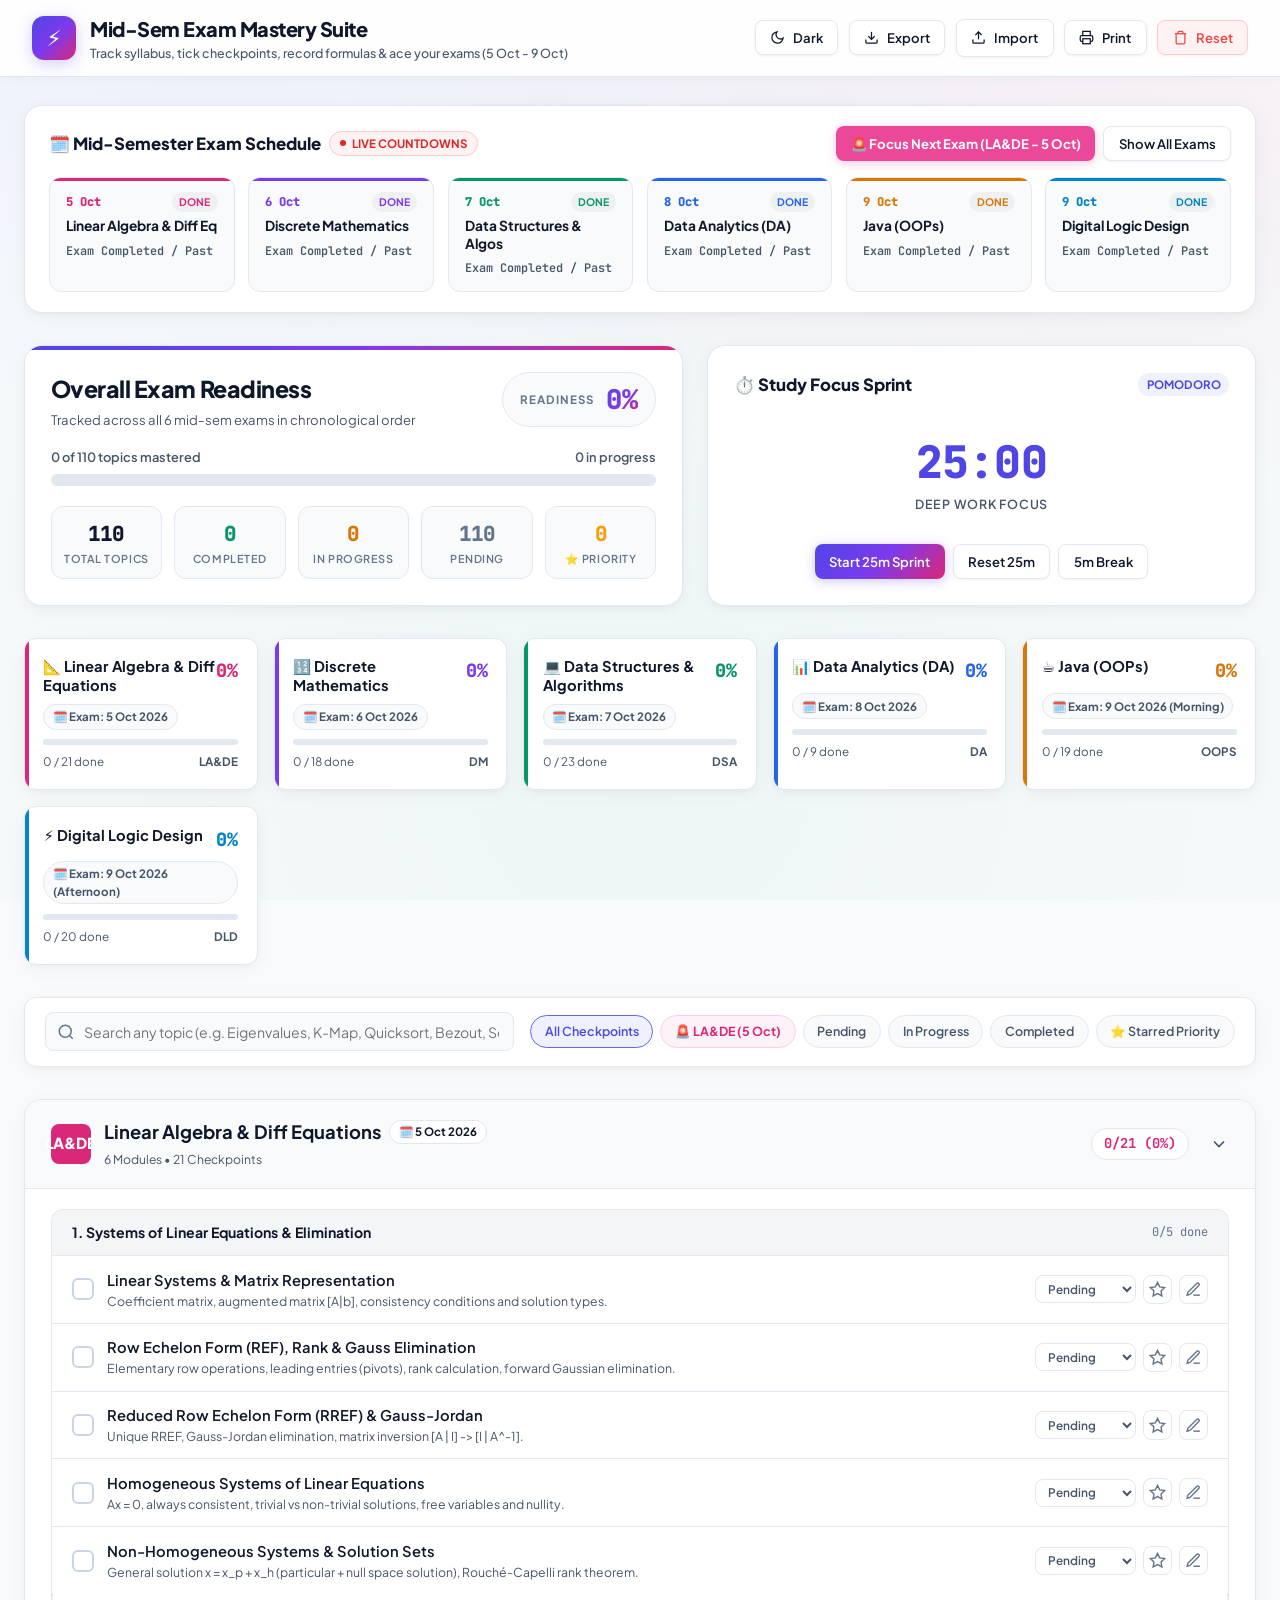
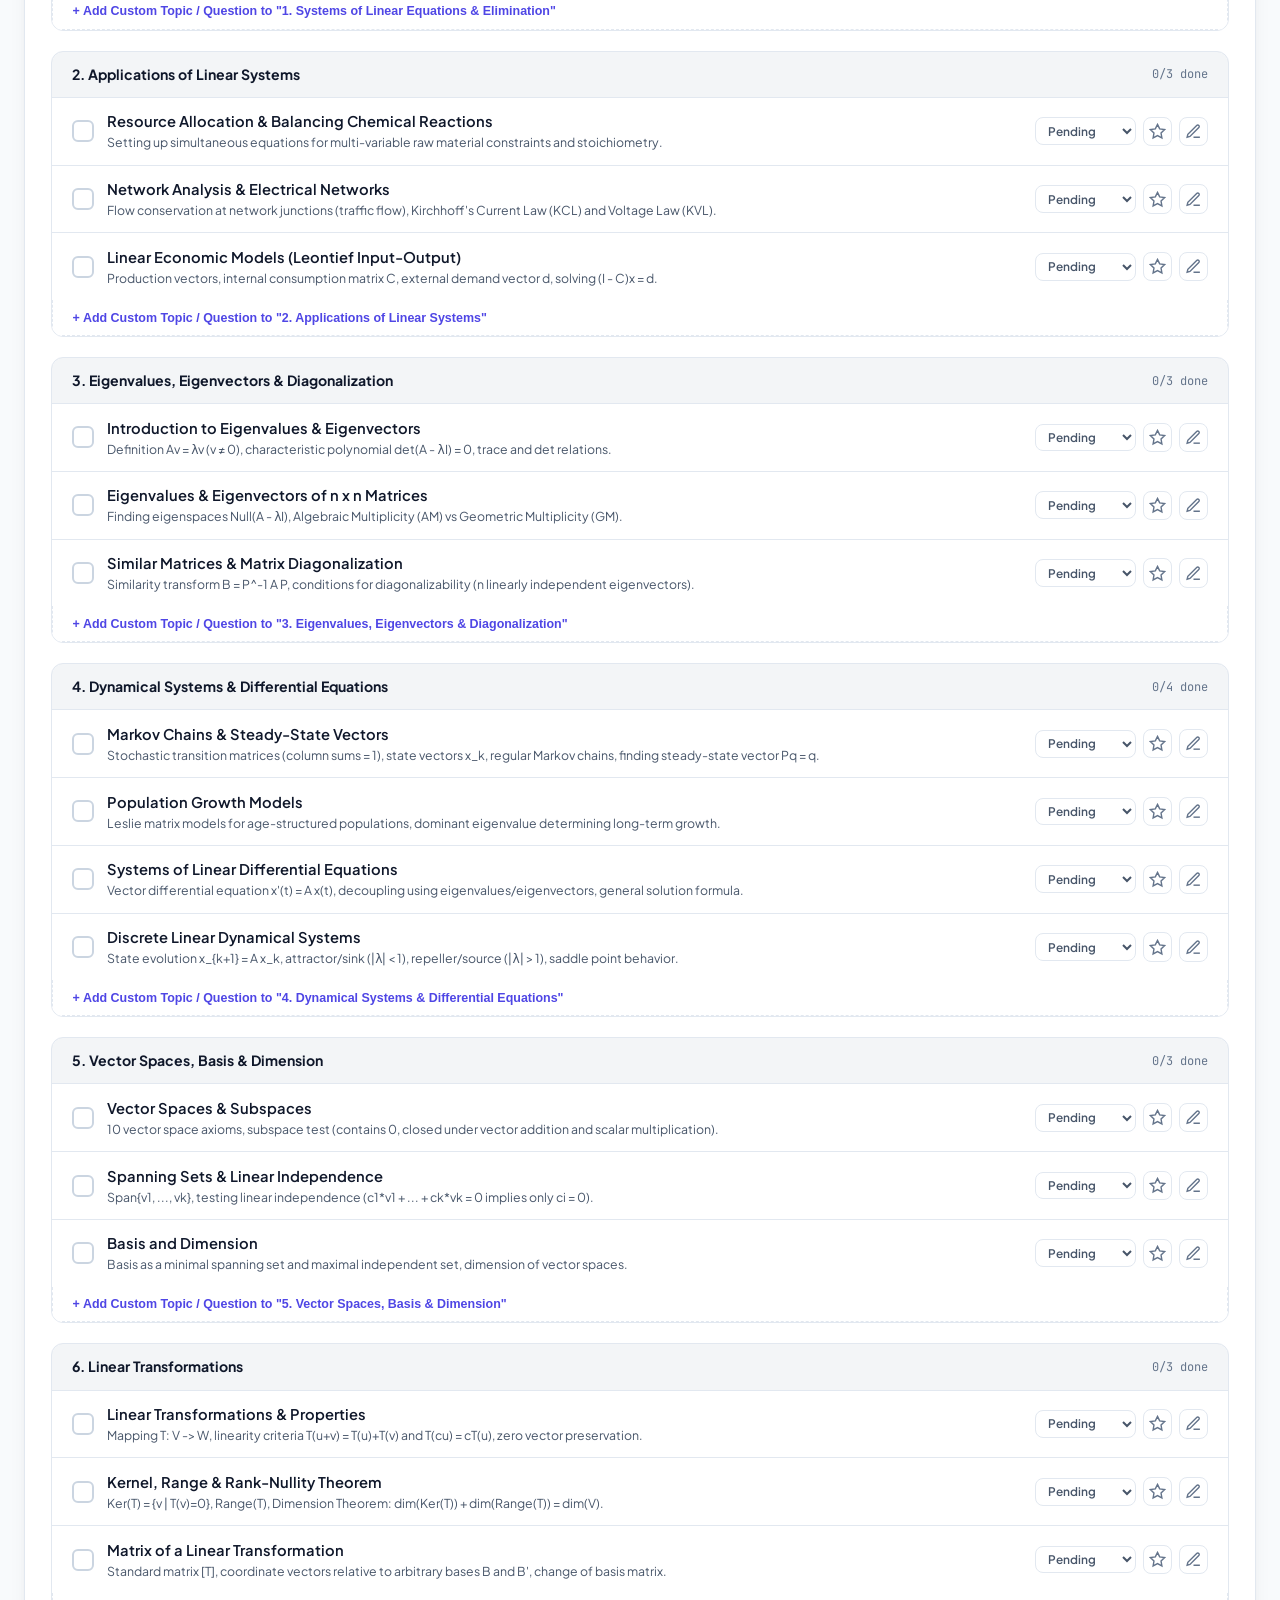
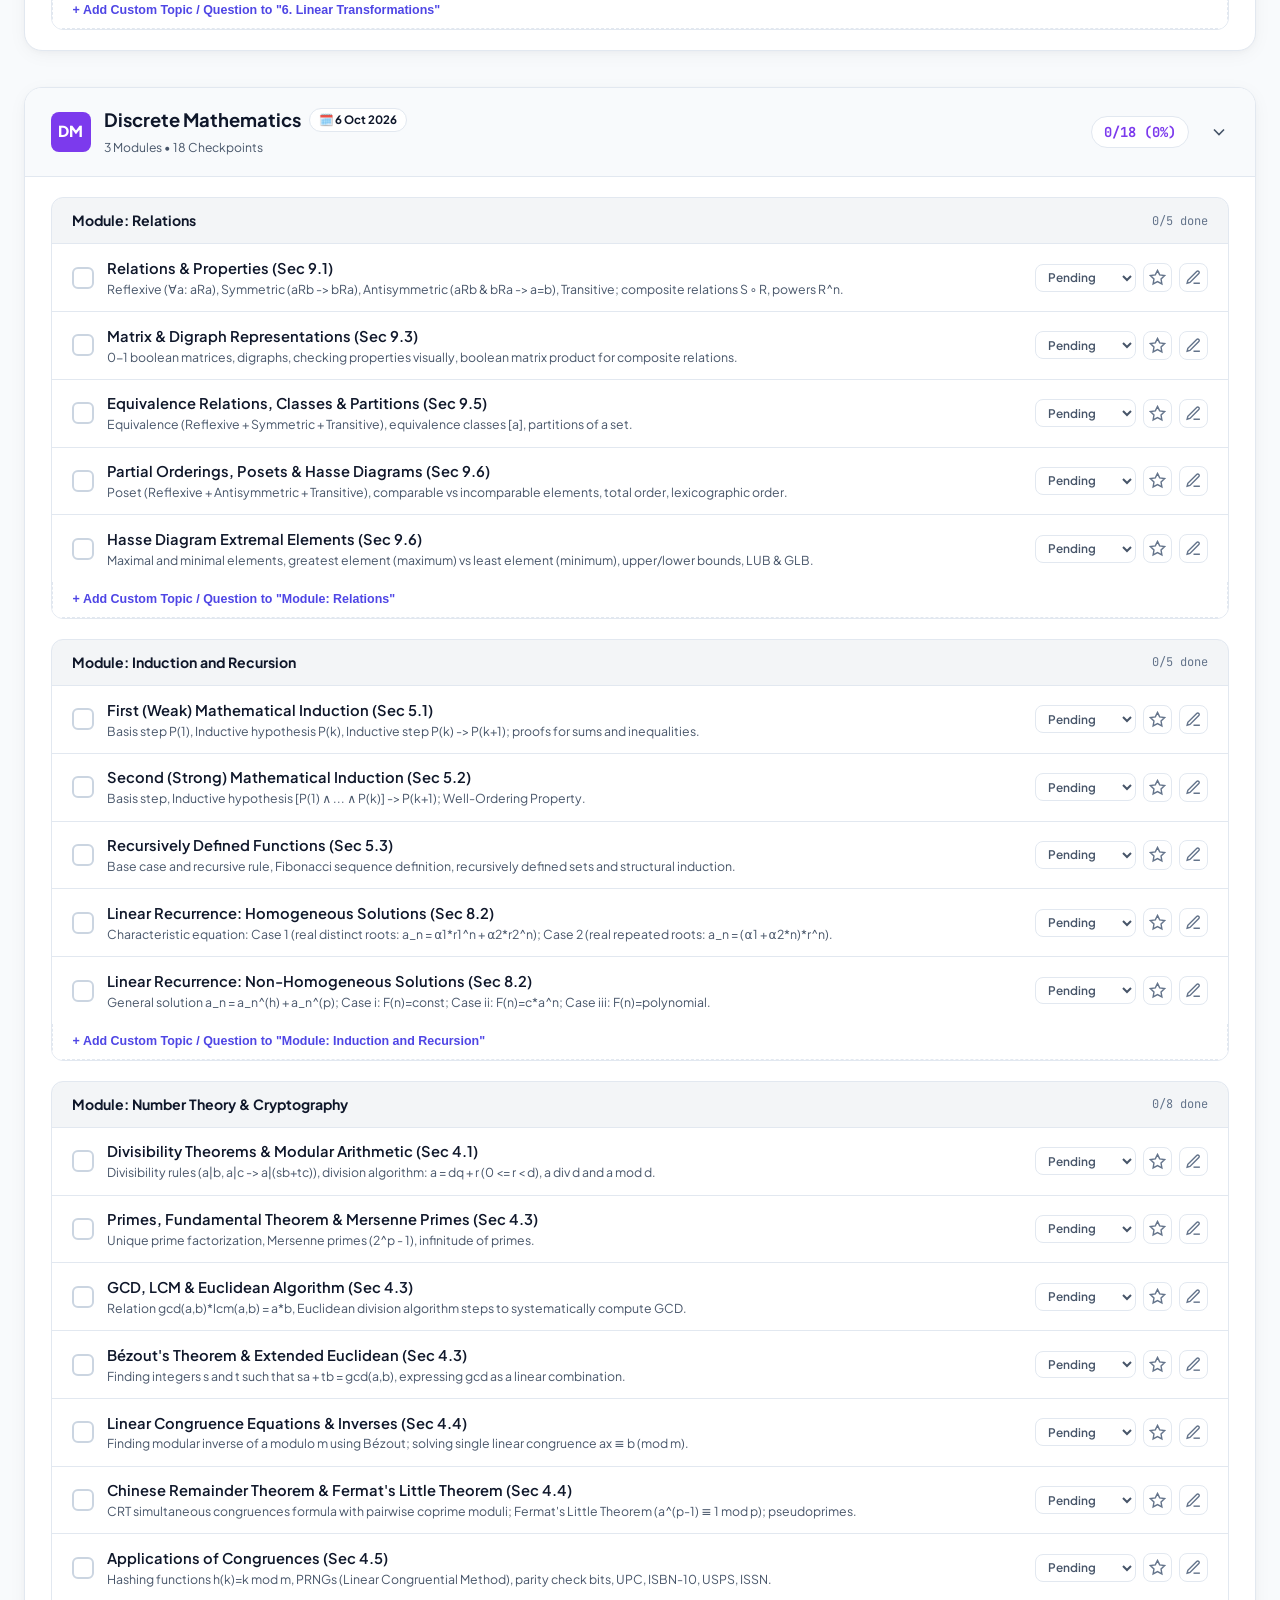
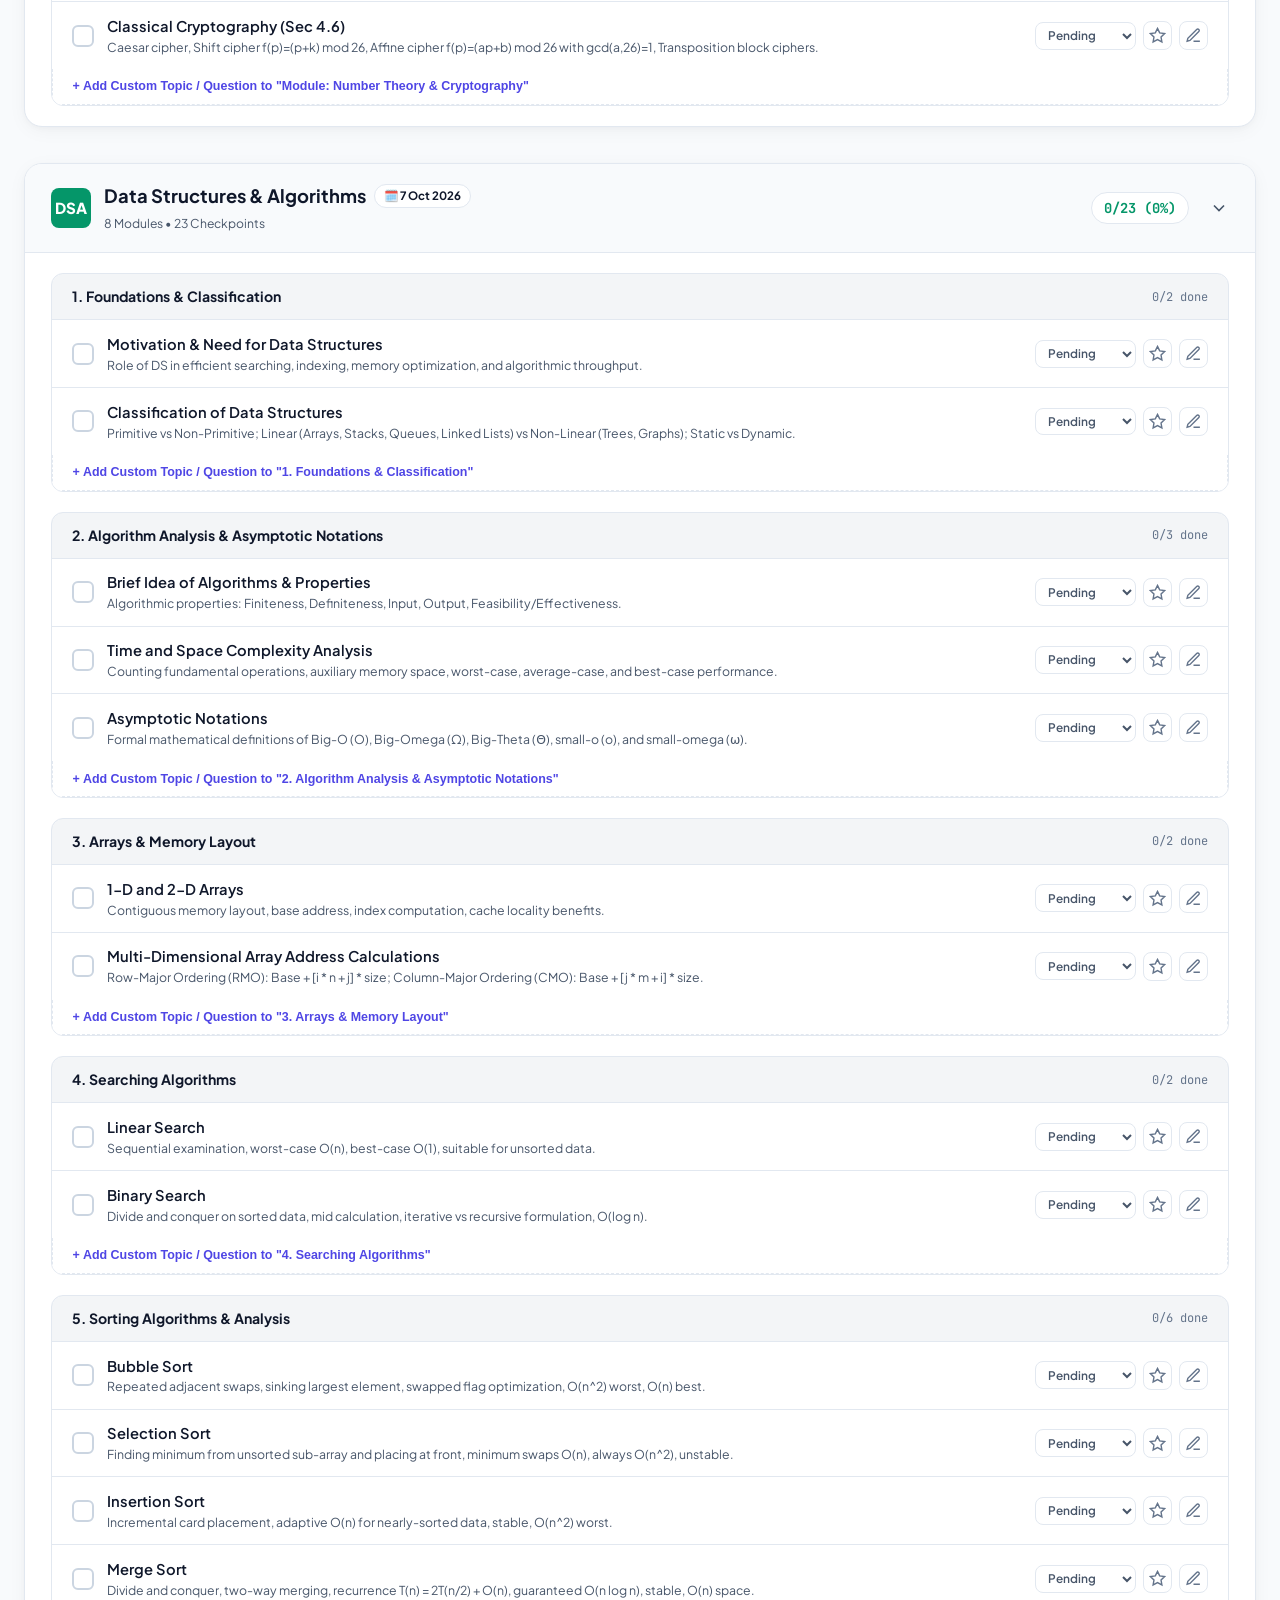
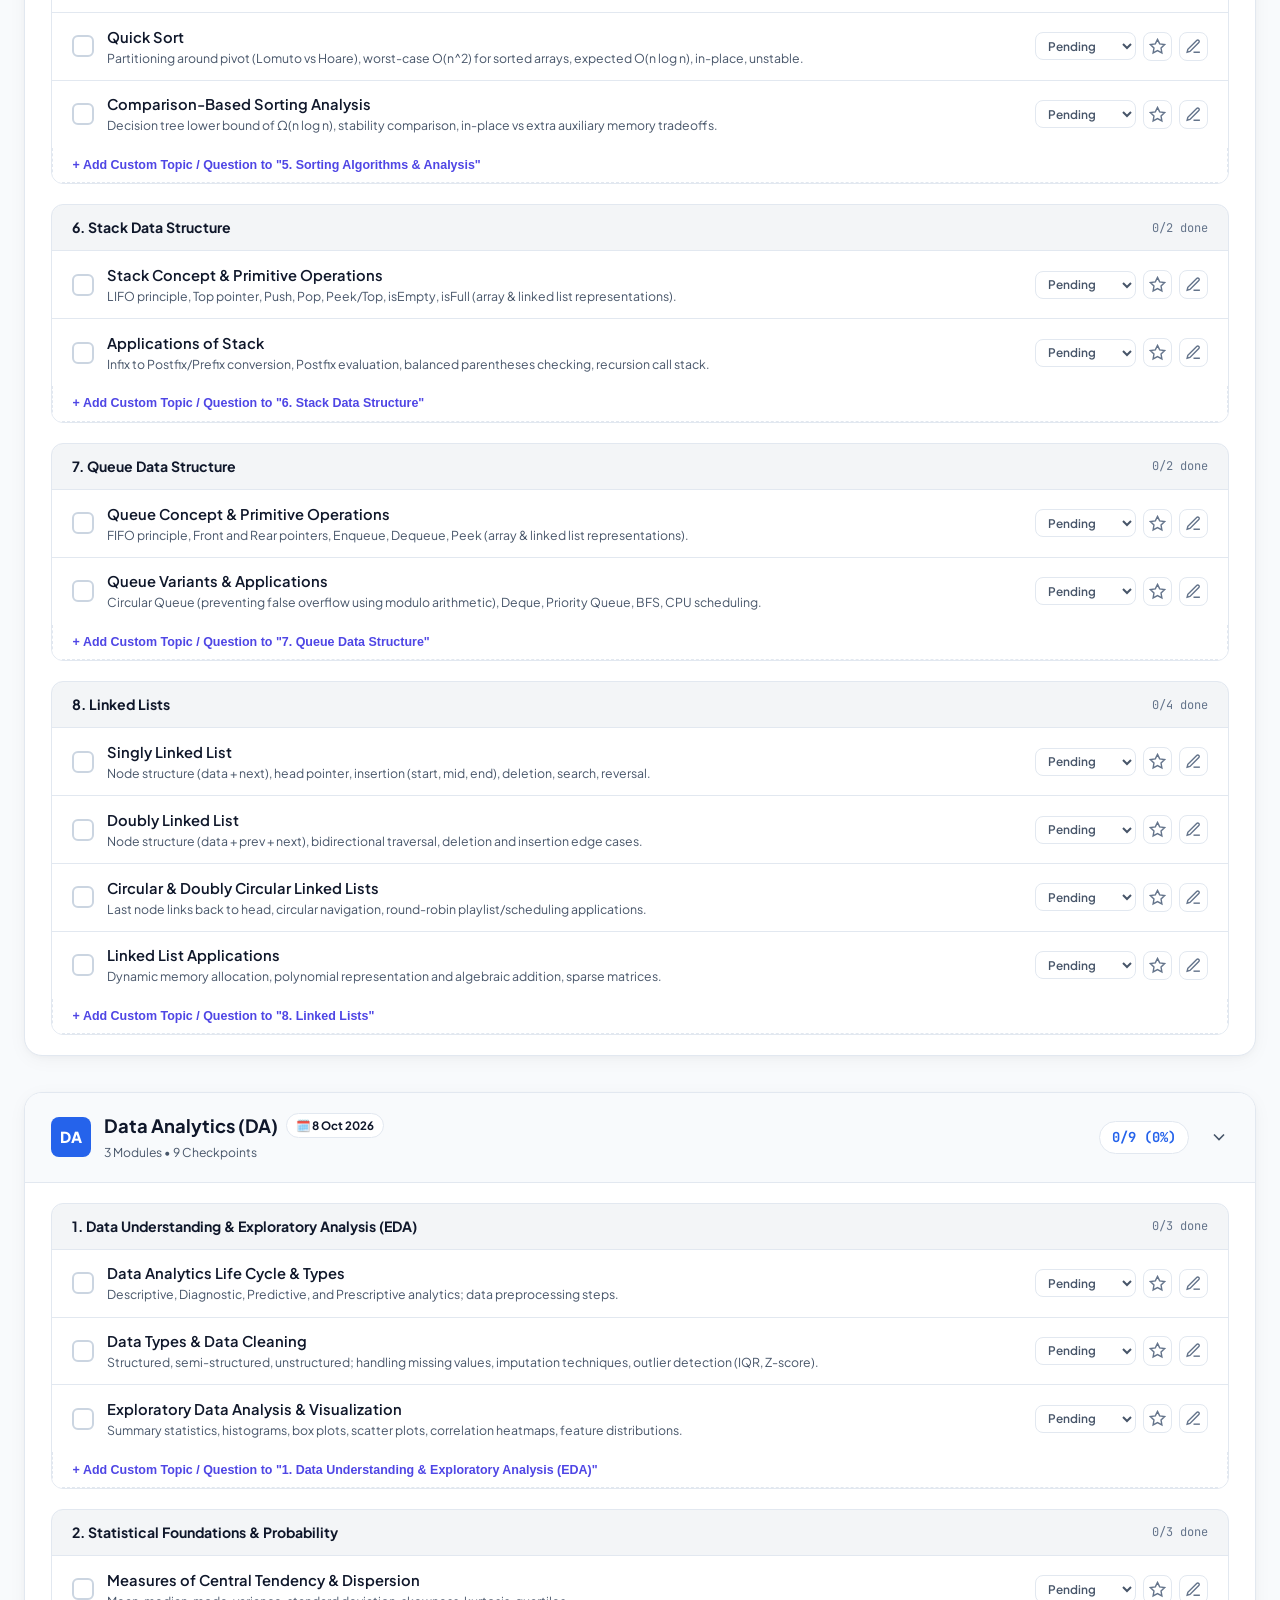
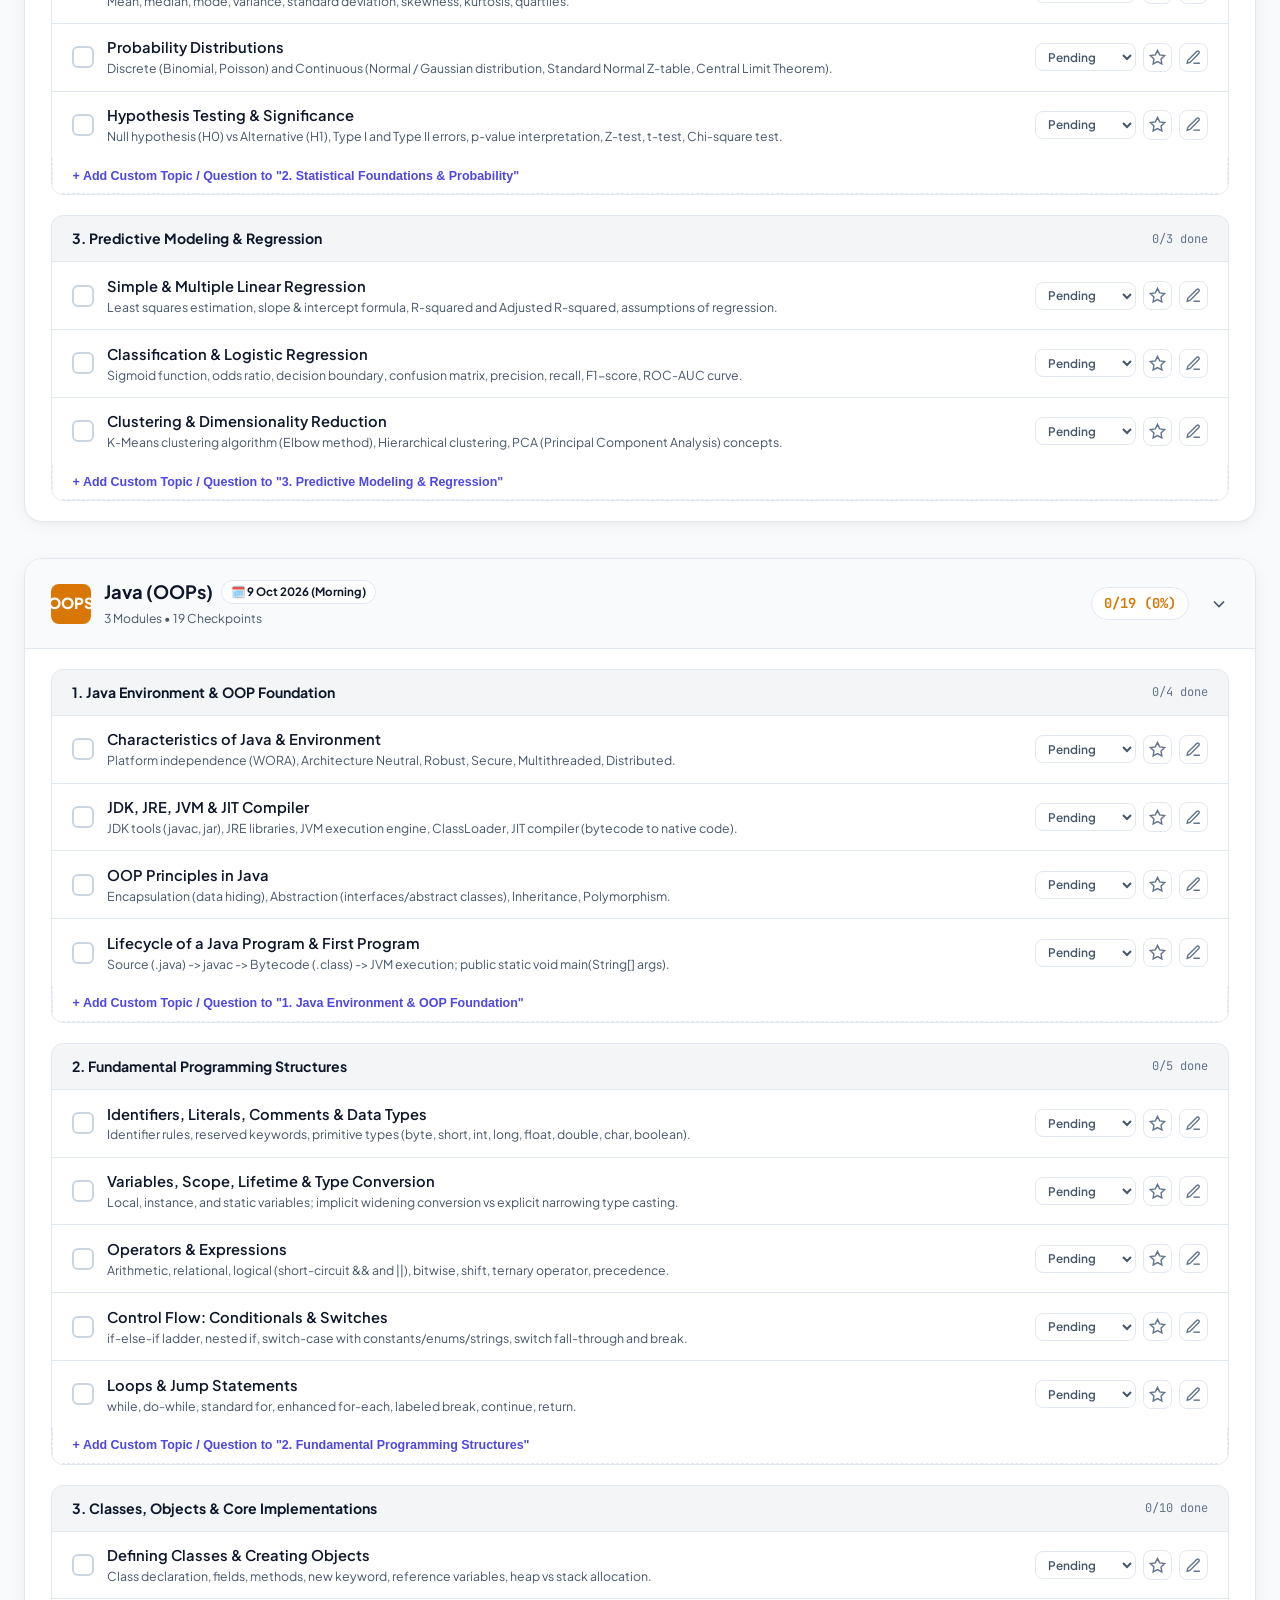
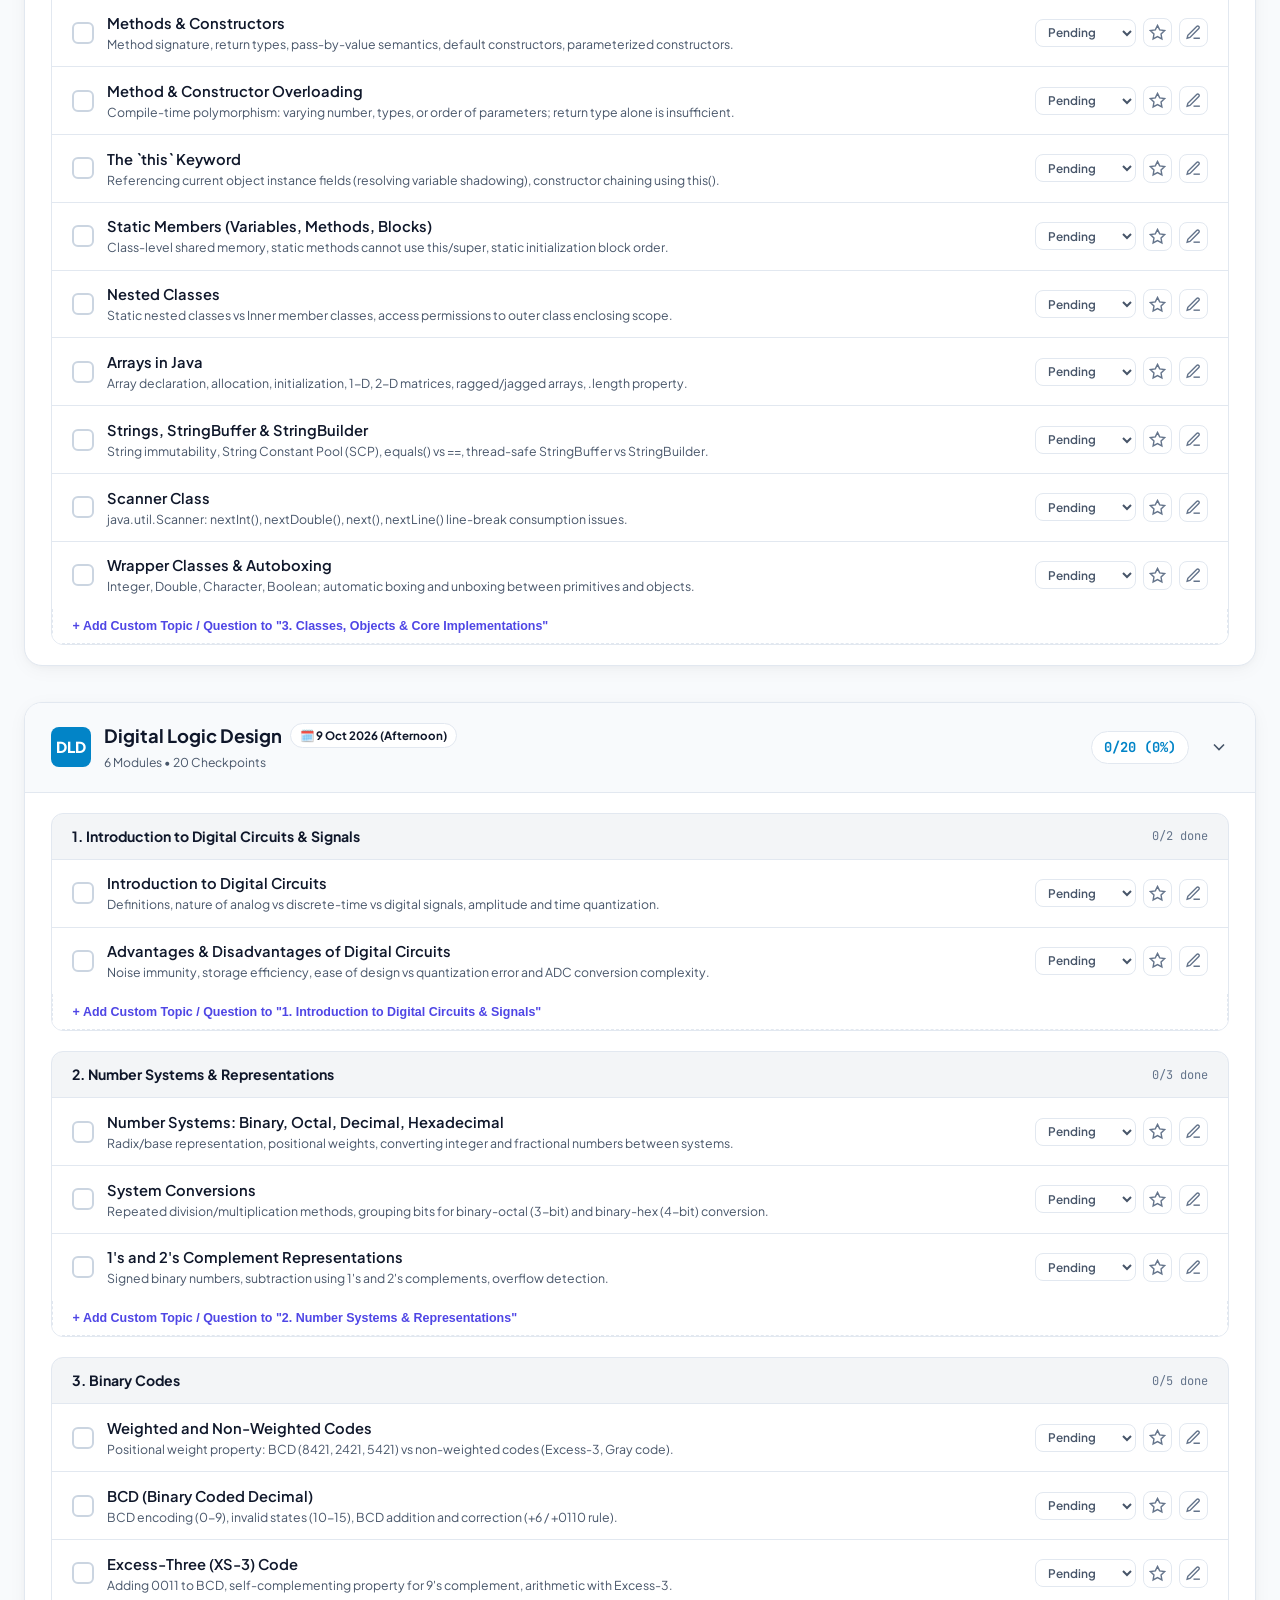
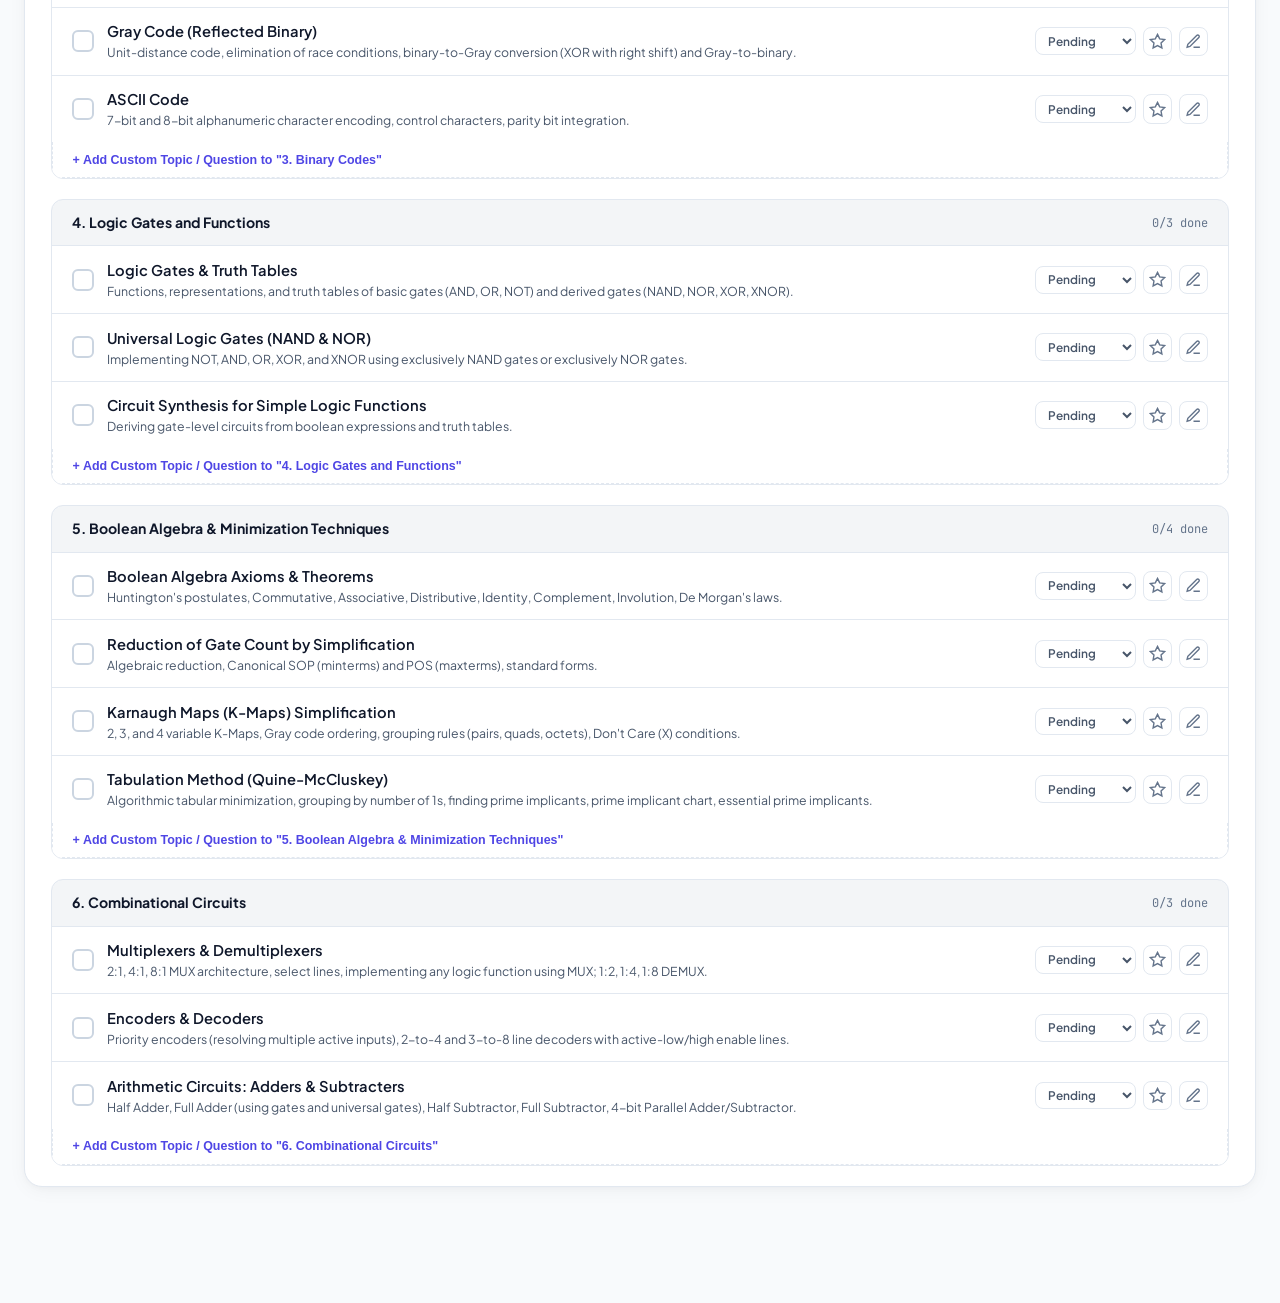
==== index.html @ 0d80e5e4 "COMMIT" ====
<!DOCTYPE html>
<html lang="en" data-theme="light">
<head>
    <meta charset="UTF-8">
    <meta name="viewport" content="width=device-width, initial-scale=1.0">
    <title>Mid-Sem Exam Mastery Tracker & Study Suite</title>
    <!-- Google Fonts -->
    <link rel="preconnect" href="https://fonts.googleapis.com">
    <link rel="preconnect" href="https://fonts.gstatic.com" crossorigin>
    <link href="https://fonts.googleapis.com/css2?family=JetBrains+Mono:wght@400;500;600;700;800&family=Plus+Jakarta+Sans:wght@300;400;500;600;700;800&display=swap" rel="stylesheet">
    <!-- Main Stylesheet -->
    <link rel="stylesheet" href="style.css">
</head>
<body>

    <!-- Header Navigation -->
    <header>
        <div class="brand-wrapper">
            <div class="brand-icon">⚡</div>
            <div class="brand-text">
                <h1>Mid-Sem Exam Mastery Suite</h1>
                <p>Track syllabus, tick checkpoints, record formulas & ace your exams (5 Oct - 9 Oct)</p>
            </div>
        </div>

        <div class="header-toolbar">
            <!-- Theme Toggle Button -->
            <button class="btn" id="themeToggleBtn" onclick="toggleTheme()" title="Switch theme">
                <svg width="15" height="15" fill="none" stroke="currentColor" stroke-width="2" viewBox="0 0 24 24"><path d="M21 12.79A9 9 0 1 1 11.21 3 7 7 0 0 0 21 12.79z"/></svg>
                Dark
            </button>
            <button class="btn" onclick="exportBackupJSON()" title="Export JSON backup of your progress">
                <svg width="15" height="15" fill="none" stroke="currentColor" stroke-width="2" viewBox="0 0 24 24"><path d="M21 15v4a2 2 0 0 1-2 2H5a2 2 0 0 1-2-2v-4"/><polyline points="7 10 12 15 17 10"/><line x1="12" y1="15" x2="12" y2="3"/></svg>
                Export
            </button>
            <label class="btn" style="cursor: pointer;" title="Import previous JSON backup">
                <svg width="15" height="15" fill="none" stroke="currentColor" stroke-width="2" viewBox="0 0 24 24"><path d="M21 15v4a2 2 0 0 1-2 2H5a2 2 0 0 1-2-2v-4"/><polyline points="17 8 12 3 7 8"/><line x1="12" y1="3" x2="12" y2="15"/></svg>
                Import
                <input type="file" id="importFileInput" accept=".json" style="display: none;" onchange="handleImportJSON(event)">
            </label>
            <button class="btn" onclick="window.print()" title="Print revision checklist">
                <svg width="15" height="15" fill="none" stroke="currentColor" stroke-width="2" viewBox="0 0 24 24"><polyline points="6 9 6 2 18 2 18 9"/><path d="M6 18H4a2 2 0 0 1-2-2v-5a2 2 0 0 1 2-2h16a2 2 0 0 1 2 2v5a2 2 0 0 1-2 2h-2"/><rect x="6" y="14" width="12" height="8"/></svg>
                Print
            </button>
            <button class="btn btn-danger" onclick="promptResetProgress()" title="Reset all checkboxes back to pending">
                <svg width="15" height="15" fill="none" stroke="currentColor" stroke-width="2" viewBox="0 0 24 24"><path d="M3 6h18"/><path d="M19 6v14a2 2 0 0 1-2 2H7a2 2 0 0 1-2-2V6m3 0V4a2 2 0 0 1 2-2h4a2 2 0 0 1 2 2v2"/></svg>
                Reset
            </button>
        </div>
    </header>

    <main class="app-container">

        <!-- 🗓️ CHRONOLOGICAL EXAM SCHEDULE TIMELINE -->
        <section class="exam-schedule-banner">
            <div class="schedule-header">
                <h3>
                    🗓️ Mid-Semester Exam Schedule
                    <span class="live-badge">LIVE COUNTDOWNS</span>
                </h3>
                <div style="display: flex; gap: 0.5rem; flex-wrap: wrap;">
                    <button class="btn btn-urgent" onclick="handleFilterClick('next_exam', null)">
                        🚨 Focus Next Exam (LA&DE - 5 Oct)
                    </button>
                    <button class="btn" onclick="handleFilterClick('all', null)">
                        Show All Exams
                    </button>
                </div>
            </div>

            <div class="timeline-cards-row" id="timelineCardsRow">
                <!-- Injected dynamically with live countdowns -->
            </div>
        </section>

        <!-- DASHBOARD HERO: OVERALL READINESS + STUDY FOCUS TIMER -->
        <section class="dashboard-hero">
            <!-- Overall Progress Card -->
            <div class="readiness-card">
                <div class="readiness-header">
                    <div class="readiness-title">
                        <h2>Overall Exam Readiness</h2>
                        <p>Tracked across all 6 mid-sem exams in chronological order</p>
                    </div>
                    <div class="percentage-gauge">
                        <span style="font-size: 0.72rem; font-weight: 700; color: var(--text-muted); letter-spacing: 0.08em;">READINESS</span>
                        <span class="gauge-value" id="overallGaugeVal">0%</span>
                    </div>
                </div>

                <div class="master-progress-wrap">
                    <div class="progress-info-row">
                        <span id="topicsCountSummary">0 of 0 topics mastered</span>
                        <span id="topicsInProgressSummary">0 in progress</span>
                    </div>
                    <div class="progress-track">
                        <div class="progress-bar-fill" id="masterProgressFill"></div>
                    </div>
                </div>

                <div class="stat-tiles-row">
                    <div class="stat-tile">
                        <div class="num" id="statTotalNum">0</div>
                        <div class="lbl">Total Topics</div>
                    </div>
                    <div class="stat-tile">
                        <div class="num" id="statDoneNum" style="color: var(--status-done);">0</div>
                        <div class="lbl">Completed</div>
                    </div>
                    <div class="stat-tile">
                        <div class="num" id="statProgressNum" style="color: var(--status-progress);">0</div>
                        <div class="lbl">In Progress</div>
                    </div>
                    <div class="stat-tile">
                        <div class="num" id="statPendingNum" style="color: var(--text-muted);">0</div>
                        <div class="lbl">Pending</div>
                    </div>
                    <div class="stat-tile">
                        <div class="num" id="statStarredNum" style="color: var(--status-starred);">0</div>
                        <div class="lbl">⭐ Priority</div>
                    </div>
                </div>
            </div>

            <!-- Built-in Study Focus Sprint Timer (Pomodoro) -->
            <div class="timer-card">
                <div class="timer-header">
                    <h3>⏱️ Study Focus Sprint</h3>
                    <span style="font-size: 0.72rem; font-weight: 700; color: #4f46e5; background: #eef2ff; padding: 0.2rem 0.55rem; border-radius: 9999px;">POMODORO</span>
                </div>

                <div class="timer-display">
                    <div class="timer-digits" id="timerDigits">25:00</div>
                    <div class="timer-mode-lbl">DEEP WORK FOCUS</div>
                </div>

                <div class="timer-controls">
                    <button class="btn btn-primary" id="timerToggleBtn" onclick="toggleTimer()">Start 25m Sprint</button>
                    <button class="btn" onclick="resetTimer(25)">Reset 25m</button>
                    <button class="btn" onclick="resetTimer(5)">5m Break</button>
                </div>
            </div>
        </section>

        <!-- Subject Overview Mini Cards Grid -->
        <section class="subject-cards-grid" id="subjectCardsGrid">
            <!-- Rendered dynamically -->
        </section>

        <!-- Filter & Search Bar -->
        <section class="filter-controls-bar">
            <div class="search-input-wrap">
                <svg width="18" height="18" fill="none" stroke="currentColor" stroke-width="2" viewBox="0 0 24 24"><circle cx="11" cy="11" r="8"/><line x1="21" y1="21" x2="16.65" y2="16.65"/></svg>
                <input type="text" id="liveSearchInput" placeholder="Search any topic (e.g. Eigenvalues, K-Map, Quicksort, Bezout, Scanner, Regression)..." oninput="handleLiveSearch(this.value)">
            </div>

            <div class="chips-wrap">
                <div class="filter-chip active" onclick="handleFilterClick('all', this)">All Checkpoints</div>
                <div class="filter-chip urgent-chip" onclick="handleFilterClick('next_exam', this)">🚨 LA&DE (5 Oct)</div>
                <div class="filter-chip" onclick="handleFilterClick('pending', this)">Pending</div>
                <div class="filter-chip" onclick="handleFilterClick('in_progress', this)">In Progress</div>
                <div class="filter-chip" onclick="handleFilterClick('done', this)">Completed</div>
                <div class="filter-chip" onclick="handleFilterClick('starred', this)">⭐ Starred Priority</div>
            </div>
        </section>

        <!-- Empty Search Result Notice -->
        <div class="empty-results" id="emptyResultsBox">
            <svg width="48" height="48" fill="none" stroke="currentColor" stroke-width="1.5" viewBox="0 0 24 24" style="margin: 0 auto; color: var(--text-muted);"><circle cx="11" cy="11" r="8"/><line x1="21" y1="21" x2="16.65" y2="16.65"/></svg>
            <p>No matching syllabus topics found for your search or filter.</p>
        </div>

        <!-- Subject Accordion Containers -->
        <section id="subjectsAccordionsContainer">
            <!-- Dynamically populated from SYLLABUS_DATA -->
        </section>

    </main>

    <!-- Notes & Formula Modal -->
    <div class="modal-backdrop" id="notesModalDialog">
        <div class="modal-dialog">
            <div class="modal-header-row">
                <div>
                    <h3 id="notesModalTopicTitle">Topic Notes</h3>
                    <p>Write formula summaries, key proofs, solved problems, or tricky test cases</p>
                </div>
                <button class="btn-close-modal" onclick="closeNotesModal()" title="Close">&times;</button>
            </div>
            <textarea class="notes-editor" id="notesModalEditor" placeholder="Enter formulas, algorithm edge cases, standard exam questions, or quick memory hooks..."></textarea>
            <div class="modal-buttons-row">
                <button class="btn" onclick="closeNotesModal()">Cancel</button>
                <button class="btn btn-primary" onclick="saveNotesFromModal()">Save Note</button>
            </div>
        </div>
    </div>

    <!-- Toast Notification -->
    <div class="toast-notice" id="toastNotice">
        <svg width="18" height="18" fill="none" stroke="#059669" stroke-width="2" viewBox="0 0 24 24"><path d="M22 11.08V12a10 10 0 1 1-5.93-9.14"/><polyline points="22 4 12 14.01 9 11.01"/></svg>
        <span id="toastMessageText">Action successful</span>
    </div>

    <!-- Scripts -->
    <script src="data.js"></script>
    <script src="app.js"></script>
</body>
</html>
---- style.css ----
/* ==========================================================================
   MID-SEM EXAM PREP TRACKER - BEST EXAM MASTERY SUITE (CLEAN WHITE THEME)
   ========================================================================== */

:root {
    /* Base Light Palette (Default) */
    --bg-base: #f8fafc;
    --bg-surface: #ffffff;
    --bg-card: #ffffff;
    --bg-card-hover: #ffffff;
    --bg-elevated: #f1f5f9;
    --bg-subtle: #f8fafc;

    /* Borders & Accents */
    --border-subtle: #e2e8f0;
    --border-hover: #cbd5e1;
    --border-active: #4f46e5;

    /* Text Colors */
    --text-main: #0f172a;
    --text-secondary: #475569;
    --text-muted: #64748b;
    --text-dim: #94a3b8;

    /* Exam Colors */
    --color-lade: #db2777;
    --color-dm: #7c3aed;
    --color-dsa: #059669;
    --color-da: #2563eb;
    --color-oops: #d97706;
    --color-dld: #0284c7;

    /* Status Indicators */
    --status-done: #059669;
    --status-done-bg: #ecfdf5;
    --status-done-border: #a7f3d0;

    --status-progress: #d97706;
    --status-progress-bg: #fffbeb;
    --status-progress-border: #fde68a;

    --status-pending: #64748b;
    --status-pending-bg: #f8fafc;
    --status-pending-border: #e2e8f0;

    --status-starred: #f59e0b;

    /* Brand Gradients & Shadows */
    --brand-gradient: linear-gradient(135deg, #4f46e5 0%, #7c3aed 50%, #db2777 100%);
    --card-shadow: 0 4px 20px -2px rgba(15, 23, 42, 0.05), 0 2px 6px -1px rgba(15, 23, 42, 0.03);
    --card-shadow-hover: 0 12px 30px -4px rgba(15, 23, 42, 0.09), 0 4px 10px -2px rgba(15, 23, 42, 0.04);

    /* Layout & Animation */
    --radius-sm: 8px;
    --radius-md: 12px;
    --radius-lg: 18px;
    --radius-full: 9999px;
    --transition-fast: 0.18s cubic-bezier(0.16, 1, 0.3, 1);
    --transition-normal: 0.28s cubic-bezier(0.16, 1, 0.3, 1);
}

/* Dark Mode Overrides (if toggled) */
[data-theme="dark"] {
    --bg-base: #090d16;
    --bg-surface: #0f1523;
    --bg-card: #131b2c;
    --bg-card-hover: #182238;
    --bg-elevated: #161f31;
    --bg-subtle: #090d16;

    --border-subtle: rgba(255, 255, 255, 0.08);
    --border-hover: rgba(255, 255, 255, 0.18);
    --border-active: #6366f1;

    --text-main: #f8fafc;
    --text-secondary: #94a3b8;
    --text-muted: #64748b;
    --text-dim: #475569;

    --status-done: #10b981;
    --status-done-bg: rgba(16, 185, 129, 0.1);
    --status-done-border: rgba(16, 185, 129, 0.3);

    --status-progress: #f59e0b;
    --status-progress-bg: rgba(245, 158, 11, 0.1);
    --status-progress-border: rgba(245, 158, 11, 0.3);

    --status-pending: #64748b;
    --status-pending-bg: rgba(255, 255, 255, 0.04);
    --status-pending-border: rgba(255, 255, 255, 0.08);

    --card-shadow: 0 8px 30px rgba(0, 0, 0, 0.3);
    --card-shadow-hover: 0 14px 40px rgba(0, 0, 0, 0.45);
}

/* Reset & Base */
*, *::before, *::after {
    box-sizing: border-box;
    margin: 0;
    padding: 0;
    -webkit-font-smoothing: antialiased;
}

body {
    font-family: 'Plus Jakarta Sans', system-ui, -apple-system, sans-serif;
    background-color: var(--bg-base);
    color: var(--text-main);
    line-height: 1.5;
    min-height: 100vh;
    padding-bottom: 5rem;
    overflow-x: hidden;
    background-image: 
        radial-gradient(ellipse 70% 40% at 15% 5%, rgba(99, 102, 241, 0.06), transparent),
        radial-gradient(ellipse 60% 40% at 85% 15%, rgba(219, 39, 119, 0.05), transparent),
        radial-gradient(circle at 50% 85%, rgba(5, 150, 105, 0.04), transparent);
    background-attachment: fixed;
    transition: background-color var(--transition-normal), color var(--transition-normal);
}

/* ==========================================================================
   HEADER & NAVBAR
   ========================================================================== */

header {
    position: sticky;
    top: 0;
    z-index: 100;
    backdrop-filter: blur(20px);
    -webkit-backdrop-filter: blur(20px);
    background: rgba(255, 255, 255, 0.9);
    border-bottom: 1px solid var(--border-subtle);
    padding: 0.85rem 2rem;
    display: flex;
    justify-content: space-between;
    align-items: center;
    gap: 1.5rem;
    box-shadow: 0 1px 10px rgba(15, 23, 42, 0.03);
    transition: all var(--transition-normal);
}

[data-theme="dark"] header {
    background: rgba(9, 13, 22, 0.9);
    box-shadow: 0 1px 15px rgba(0, 0, 0, 0.3);
}

.brand-wrapper {
    display: flex;
    align-items: center;
    gap: 0.9rem;
    text-decoration: none;
    color: inherit;
}

.brand-icon {
    width: 44px;
    height: 44px;
    border-radius: var(--radius-md);
    background: var(--brand-gradient);
    display: flex;
    align-items: center;
    justify-content: center;
    font-size: 1.35rem;
    box-shadow: 0 4px 16px rgba(79, 70, 229, 0.25);
    flex-shrink: 0;
    color: #ffffff;
}

.brand-text h1 {
    font-size: 1.25rem;
    font-weight: 800;
    letter-spacing: -0.025em;
    color: var(--text-main);
}

.brand-text p {
    font-size: 0.78rem;
    color: var(--text-secondary);
    font-weight: 500;
}

.header-toolbar {
    display: flex;
    align-items: center;
    gap: 0.65rem;
    flex-wrap: wrap;
}

/* Buttons */
.btn {
    display: inline-flex;
    align-items: center;
    justify-content: center;
    gap: 0.5rem;
    padding: 0.5rem 0.9rem;
    font-size: 0.82rem;
    font-weight: 600;
    border-radius: var(--radius-sm);
    font-family: inherit;
    cursor: pointer;
    border: 1px solid var(--border-subtle);
    background: var(--bg-surface);
    color: var(--text-main);
    box-shadow: 0 1px 3px rgba(15, 23, 42, 0.05);
    transition: all var(--transition-fast);
    user-select: none;
    text-decoration: none;
}

.btn:hover {
    background: var(--bg-elevated);
    border-color: var(--border-hover);
    transform: translateY(-1px);
    box-shadow: 0 3px 8px rgba(15, 23, 42, 0.08);
}

.btn-primary {
    background: var(--brand-gradient);
    border: none;
    color: #ffffff;
    box-shadow: 0 2px 12px rgba(79, 70, 229, 0.3);
}

.btn-primary:hover {
    box-shadow: 0 4px 18px rgba(79, 70, 229, 0.45);
    background: var(--brand-gradient);
    color: #ffffff;
}

.btn-urgent {
    background: #ec4899;
    border: none;
    color: #ffffff;
    box-shadow: 0 2px 10px rgba(236, 72, 153, 0.3);
    font-weight: 700;
}

.btn-urgent:hover {
    background: #db2777;
    box-shadow: 0 4px 16px rgba(236, 72, 153, 0.45);
    color: #ffffff;
}

.btn-danger {
    color: #ef4444;
    border-color: #fecaca;
    background: #fef2f2;
}

.btn-danger:hover {
    background: #fee2e2;
}

[data-theme="dark"] .btn-danger {
    background: rgba(239, 68, 68, 0.1);
    border-color: rgba(239, 68, 68, 0.3);
}

/* ==========================================================================
   APP CONTAINER
   ========================================================================== */

.app-container {
    max-width: 1400px;
    margin: 1.75rem auto;
    padding: 0 1.5rem;
}

/* ==========================================================================
   EXAM SCHEDULE TIMELINE STRIP
   ========================================================================== */

.exam-schedule-banner {
    background: var(--bg-surface);
    border: 1px solid var(--border-subtle);
    border-radius: var(--radius-lg);
    padding: 1.25rem 1.5rem;
    margin-bottom: 2rem;
    box-shadow: var(--card-shadow);
}

.schedule-header {
    display: flex;
    justify-content: space-between;
    align-items: center;
    margin-bottom: 1rem;
    gap: 1rem;
    flex-wrap: wrap;
}

.schedule-header h3 {
    font-size: 1.05rem;
    font-weight: 800;
    display: flex;
    align-items: center;
    gap: 0.5rem;
}

.schedule-header .live-badge {
    background: #fef2f2;
    color: #dc2626;
    border: 1px solid #fecaca;
    font-size: 0.72rem;
    font-weight: 700;
    padding: 0.2rem 0.6rem;
    border-radius: var(--radius-full);
    display: inline-flex;
    align-items: center;
    gap: 0.4rem;
}

[data-theme="dark"] .schedule-header .live-badge {
    background: rgba(220, 38, 38, 0.15);
    border-color: rgba(220, 38, 38, 0.3);
}

.live-badge::before {
    content: '';
    width: 6px;
    height: 6px;
    background: #dc2626;
    border-radius: 50%;
    animation: pulse 1.5s infinite;
}

@keyframes pulse {
    0% { transform: scale(0.9); opacity: 0.6; }
    50% { transform: scale(1.4); opacity: 1; }
    100% { transform: scale(0.9); opacity: 0.6; }
}

.timeline-cards-row {
    display: grid;
    grid-template-columns: repeat(auto-fit, minmax(185px, 1fr));
    gap: 0.85rem;
}

.timeline-item {
    background: var(--bg-subtle);
    border: 1px solid var(--border-subtle);
    border-radius: var(--radius-md);
    padding: 0.85rem 1rem;
    cursor: pointer;
    transition: all var(--transition-fast);
    position: relative;
    overflow: hidden;
}

.timeline-item:hover {
    background: var(--bg-surface);
    border-color: var(--border-hover);
    transform: translateY(-2px);
    box-shadow: 0 6px 16px rgba(15, 23, 42, 0.06);
}

.timeline-item.next-exam {
    border-color: #db2777;
    background: #fdf2f8;
    box-shadow: 0 0 0 2px rgba(219, 39, 119, 0.2);
}

[data-theme="dark"] .timeline-item.next-exam {
    background: rgba(219, 39, 119, 0.12);
}

.timeline-item::before {
    content: '';
    position: absolute;
    top: 0;
    left: 0;
    right: 0;
    height: 3px;
    background: var(--exam-color, #4f46e5);
}

.timeline-top {
    display: flex;
    justify-content: space-between;
    align-items: center;
    margin-bottom: 0.35rem;
}

.timeline-date {
    font-size: 0.76rem;
    font-weight: 800;
    font-family: 'JetBrains Mono', monospace;
    color: var(--exam-color, #4f46e5);
}

.timeline-tag {
    font-size: 0.65rem;
    font-weight: 700;
    padding: 0.15rem 0.45rem;
    border-radius: var(--radius-full);
    background: rgba(0, 0, 0, 0.04);
}

.timeline-subject-name {
    font-size: 0.86rem;
    font-weight: 700;
    line-height: 1.25;
    margin-bottom: 0.5rem;
    color: var(--text-main);
}

.timeline-countdown {
    font-size: 0.74rem;
    font-weight: 600;
    font-family: 'JetBrains Mono', monospace;
    color: var(--text-secondary);
    display: flex;
    align-items: center;
    gap: 0.35rem;
}

/* ==========================================================================
   DASHBOARD HERO: OVERALL + NEXT EXAM HERO + STUDY TIMER
   ========================================================================== */

.dashboard-hero {
    display: grid;
    grid-template-columns: 1.2fr 1fr;
    gap: 1.5rem;
    margin-bottom: 2rem;
}

@media (max-width: 980px) {
    .dashboard-hero {
        grid-template-columns: 1fr;
    }
}

.readiness-card {
    background: var(--bg-surface);
    border: 1px solid var(--border-subtle);
    border-radius: var(--radius-lg);
    padding: 1.6rem;
    box-shadow: var(--card-shadow);
    display: flex;
    flex-direction: column;
    justify-content: space-between;
    position: relative;
    overflow: hidden;
}

.readiness-card::before {
    content: '';
    position: absolute;
    top: 0;
    left: 0;
    right: 0;
    height: 4px;
    background: var(--brand-gradient);
}

.readiness-header {
    display: flex;
    justify-content: space-between;
    align-items: flex-start;
    margin-bottom: 1.15rem;
    gap: 1rem;
    flex-wrap: wrap;
}

.readiness-title h2 {
    font-size: 1.45rem;
    font-weight: 800;
    letter-spacing: -0.02em;
    color: var(--text-main);
}

.readiness-title p {
    font-size: 0.82rem;
    color: var(--text-secondary);
    margin-top: 0.2rem;
}

.percentage-gauge {
    display: flex;
    align-items: center;
    gap: 0.75rem;
    background: var(--bg-subtle);
    border: 1px solid var(--border-subtle);
    padding: 0.4rem 1.1rem;
    border-radius: var(--radius-full);
}

.percentage-gauge .gauge-value {
    font-size: 1.7rem;
    font-weight: 800;
    font-family: 'JetBrains Mono', monospace;
    background: var(--brand-gradient);
    -webkit-background-clip: text;
    -webkit-text-fill-color: transparent;
}

.master-progress-wrap {
    margin-bottom: 1.25rem;
}

.progress-info-row {
    display: flex;
    justify-content: space-between;
    font-size: 0.8rem;
    font-weight: 600;
    color: var(--text-secondary);
    margin-bottom: 0.45rem;
}

.progress-track {
    height: 12px;
    background: #e2e8f0;
    border-radius: var(--radius-full);
    overflow: hidden;
}

[data-theme="dark"] .progress-track {
    background: rgba(255, 255, 255, 0.08);
}

.progress-bar-fill {
    height: 100%;
    width: 0%;
    background: var(--brand-gradient);
    border-radius: var(--radius-full);
    transition: width 0.6s cubic-bezier(0.16, 1, 0.3, 1);
}

.stat-tiles-row {
    display: grid;
    grid-template-columns: repeat(auto-fit, minmax(100px, 1fr));
    gap: 0.75rem;
}

.stat-tile {
    background: var(--bg-subtle);
    border: 1px solid var(--border-subtle);
    border-radius: var(--radius-md);
    padding: 0.65rem 0.75rem;
    text-align: center;
    transition: all var(--transition-fast);
}

.stat-tile .num {
    font-size: 1.3rem;
    font-weight: 800;
    font-family: 'JetBrains Mono', monospace;
    margin-bottom: 0.15rem;
    color: var(--text-main);
}

.stat-tile .lbl {
    font-size: 0.68rem;
    font-weight: 600;
    color: var(--text-muted);
    text-transform: uppercase;
    letter-spacing: 0.05em;
}

/* ==========================================================================
   STUDY TIMER / FOCUS SPRINT CARD
   ========================================================================== */

.timer-card {
    background: var(--bg-surface);
    border: 1px solid var(--border-subtle);
    border-radius: var(--radius-lg);
    padding: 1.6rem;
    box-shadow: var(--card-shadow);
    display: flex;
    flex-direction: column;
    justify-content: space-between;
}

.timer-header {
    display: flex;
    justify-content: space-between;
    align-items: center;
}

.timer-header h3 {
    font-size: 1.05rem;
    font-weight: 800;
    display: flex;
    align-items: center;
    gap: 0.45rem;
}

.timer-display {
    text-align: center;
    margin: 1rem 0;
}

.timer-digits {
    font-size: 2.8rem;
    font-weight: 800;
    font-family: 'JetBrains Mono', monospace;
    color: #4f46e5;
    letter-spacing: -0.02em;
}

.timer-mode-lbl {
    font-size: 0.78rem;
    color: var(--text-secondary);
    font-weight: 600;
    text-transform: uppercase;
    letter-spacing: 0.06em;
}

.timer-controls {
    display: flex;
    gap: 0.5rem;
    justify-content: center;
    flex-wrap: wrap;
}

/* ==========================================================================
   SUBJECT QUICK CARDS
   ========================================================================== */

.subject-cards-grid {
    display: grid;
    grid-template-columns: repeat(auto-fit, minmax(215px, 1fr));
    gap: 1rem;
    margin-bottom: 2rem;
}

.subject-mini-card {
    background: var(--bg-surface);
    border: 1px solid var(--border-subtle);
    border-radius: var(--radius-md);
    padding: 1.15rem;
    box-shadow: var(--card-shadow);
    cursor: pointer;
    transition: all var(--transition-normal);
    position: relative;
    overflow: hidden;
}

.subject-mini-card:hover {
    transform: translateY(-3px);
    border-color: var(--border-hover);
    box-shadow: var(--card-shadow-hover);
}

.subject-mini-card::before {
    content: '';
    position: absolute;
    top: 0;
    left: 0;
    bottom: 0;
    width: 4px;
    background: currentColor;
}

.sub-card-header {
    display: flex;
    justify-content: space-between;
    align-items: flex-start;
    margin-bottom: 0.5rem;
}

.sub-card-title {
    font-size: 0.92rem;
    font-weight: 700;
    line-height: 1.3;
    color: var(--text-main);
}

.sub-card-pct {
    font-size: 1.15rem;
    font-weight: 800;
    font-family: 'JetBrains Mono', monospace;
}

.sub-exam-date-pill {
    font-size: 0.72rem;
    font-weight: 700;
    padding: 0.2rem 0.55rem;
    border-radius: var(--radius-full);
    background: var(--bg-subtle);
    border: 1px solid var(--border-subtle);
    display: inline-block;
    margin-bottom: 0.6rem;
    color: var(--text-secondary);
}

.sub-card-track {
    height: 6px;
    background: #e2e8f0;
    border-radius: var(--radius-full);
    overflow: hidden;
    margin-bottom: 0.5rem;
}

[data-theme="dark"] .sub-card-track {
    background: rgba(255, 255, 255, 0.08);
}

.sub-card-fill {
    height: 100%;
    background: currentColor;
    border-radius: var(--radius-full);
    transition: width var(--transition-normal);
}

.sub-card-meta {
    display: flex;
    justify-content: space-between;
    font-size: 0.73rem;
    color: var(--text-secondary);
}

/* ==========================================================================
   CONTROLS, SEARCH & FILTER
   ========================================================================== */

.filter-controls-bar {
    background: var(--bg-surface);
    border: 1px solid var(--border-subtle);
    border-radius: var(--radius-md);
    padding: 0.9rem 1.25rem;
    display: flex;
    align-items: center;
    justify-content: space-between;
    gap: 1rem;
    margin-bottom: 2rem;
    flex-wrap: wrap;
    box-shadow: var(--card-shadow);
}

.search-input-wrap {
    position: relative;
    flex: 1;
    min-width: 260px;
}

.search-input-wrap svg {
    position: absolute;
    left: 12px;
    top: 50%;
    transform: translateY(-50%);
    color: var(--text-muted);
    pointer-events: none;
}

.search-input-wrap input {
    width: 100%;
    background: var(--bg-subtle);
    border: 1px solid var(--border-subtle);
    border-radius: var(--radius-sm);
    padding: 0.6rem 0.85rem 0.6rem 2.4rem;
    color: var(--text-main);
    font-family: inherit;
    font-size: 0.88rem;
    transition: all var(--transition-fast);
}

.search-input-wrap input:focus {
    outline: none;
    border-color: #4f46e5;
    background: var(--bg-surface);
    box-shadow: 0 0 0 3px rgba(79, 70, 229, 0.15);
}

.chips-wrap {
    display: flex;
    align-items: center;
    gap: 0.45rem;
    flex-wrap: wrap;
}

.filter-chip {
    background: var(--bg-subtle);
    border: 1px solid var(--border-subtle);
    color: var(--text-secondary);
    padding: 0.38rem 0.85rem;
    border-radius: var(--radius-full);
    font-size: 0.78rem;
    font-weight: 600;
    cursor: pointer;
    transition: all var(--transition-fast);
    user-select: none;
}

.filter-chip:hover {
    color: var(--text-main);
    border-color: var(--border-hover);
    background: var(--bg-elevated);
}

.filter-chip.active {
    background: #eef2ff;
    border-color: #6366f1;
    color: #4f46e5;
}

[data-theme="dark"] .filter-chip.active {
    background: rgba(99, 102, 241, 0.2);
    color: #a5b4fc;
}

.filter-chip.urgent-chip {
    border-color: #fbcfe8;
    background: #fdf2f8;
    color: #db2777;
    font-weight: 700;
}

/* ==========================================================================
   SUBJECT SECTIONS & TOPIC ACCORDIONS
   ========================================================================== */

.subject-section {
    margin-bottom: 2.25rem;
    background: var(--bg-surface);
    border: 1px solid var(--border-subtle);
    border-radius: var(--radius-lg);
    overflow: hidden;
    box-shadow: var(--card-shadow);
    transition: all var(--transition-normal);
}

.subject-header {
    padding: 1.15rem 1.6rem;
    background: var(--bg-subtle);
    border-bottom: 1px solid var(--border-subtle);
    display: flex;
    justify-content: space-between;
    align-items: center;
    cursor: pointer;
    user-select: none;
    gap: 1rem;
    flex-wrap: wrap;
    transition: background var(--transition-fast);
}

.subject-header:hover {
    background: var(--bg-elevated);
}

.subject-header-title {
    display: flex;
    align-items: center;
    gap: 0.85rem;
}

.subject-tag-badge {
    width: 40px;
    height: 40px;
    border-radius: var(--radius-sm);
    display: flex;
    align-items: center;
    justify-content: center;
    font-weight: 800;
    font-size: 0.95rem;
    color: #ffffff;
    flex-shrink: 0;
}

.subject-header-title h3 {
    font-size: 1.15rem;
    font-weight: 700;
    color: var(--text-main);
    display: flex;
    align-items: center;
    gap: 0.5rem;
    flex-wrap: wrap;
}

.subject-exam-pill {
    font-size: 0.72rem;
    font-weight: 700;
    padding: 0.15rem 0.55rem;
    border-radius: var(--radius-full);
    background: #ffffff;
    border: 1px solid var(--border-subtle);
    color: var(--text-main);
}

.subject-header-title span.sub-meta-info {
    font-size: 0.76rem;
    color: var(--text-secondary);
}

.subject-header-meta {
    display: flex;
    align-items: center;
    gap: 1.25rem;
}

.subject-score-badge {
    font-family: 'JetBrains Mono', monospace;
    font-weight: 700;
    font-size: 0.86rem;
    padding: 0.3rem 0.75rem;
    border-radius: var(--radius-full);
    background: var(--bg-surface);
    border: 1px solid var(--border-subtle);
}

.chevron-icon {
    transition: transform var(--transition-normal);
    color: var(--text-secondary);
}

.subject-section.collapsed .chevron-icon {
    transform: rotate(-90deg);
}

.subject-section.collapsed .modules-container {
    display: none;
}

/* Modules & Topic Rows */
.modules-container {
    padding: 1.25rem 1.6rem;
    display: flex;
    flex-direction: column;
    gap: 1.25rem;
}

.module-box {
    background: var(--bg-subtle);
    border: 1px solid var(--border-subtle);
    border-radius: var(--radius-md);
    overflow: hidden;
}

.module-box-header {
    padding: 0.75rem 1.25rem;
    background: rgba(0, 0, 0, 0.02);
    border-bottom: 1px solid var(--border-subtle);
    display: flex;
    justify-content: space-between;
    align-items: center;
}

[data-theme="dark"] .module-box-header {
    background: rgba(255, 255, 255, 0.03);
}

.module-box-header h4 {
    font-size: 0.88rem;
    font-weight: 700;
    color: var(--text-main);
}

.module-box-header span {
    font-size: 0.75rem;
    color: var(--text-muted);
    font-family: 'JetBrains Mono', monospace;
}

.topics-list {
    list-style: none;
}

.topic-row {
    padding: 0.85rem 1.25rem;
    display: flex;
    align-items: center;
    justify-content: space-between;
    border-bottom: 1px solid var(--border-subtle);
    gap: 1rem;
    background: var(--bg-surface);
    transition: background var(--transition-fast);
}

.topic-row:last-child {
    border-bottom: none;
}

.topic-row:hover {
    background: var(--bg-subtle);
}

.topic-row.status-done {
    background: var(--status-done-bg);
}

.topic-row.status-in_progress {
    background: var(--status-progress-bg);
}

.topic-main {
    display: flex;
    align-items: center;
    gap: 0.85rem;
    flex: 1;
    cursor: pointer;
}

/* Custom Interactive Checkbox */
.interactive-check {
    width: 22px;
    height: 22px;
    border-radius: 6px;
    border: 2px solid #cbd5e1;
    background: #ffffff;
    display: flex;
    align-items: center;
    justify-content: center;
    cursor: pointer;
    transition: all var(--transition-fast);
    flex-shrink: 0;
}

.interactive-check:hover {
    border-color: #4f46e5;
    box-shadow: 0 0 0 3px rgba(79, 70, 229, 0.15);
}

.topic-row.status-done .interactive-check {
    background: var(--status-done);
    border-color: var(--status-done);
    box-shadow: 0 0 10px rgba(5, 150, 105, 0.35);
}

.interactive-check svg {
    width: 14px;
    height: 14px;
    stroke: #ffffff;
    stroke-width: 3;
    fill: none;
    opacity: 0;
    transform: scale(0.5);
    transition: all var(--transition-fast);
}

.topic-row.status-done .interactive-check svg {
    opacity: 1;
    transform: scale(1);
}

.topic-texts {
    flex: 1;
}

.topic-heading {
    font-size: 0.92rem;
    font-weight: 600;
    line-height: 1.4;
    color: var(--text-main);
    transition: color var(--transition-fast);
}

.topic-row.status-done .topic-heading {
    color: var(--text-muted);
    text-decoration: line-through;
    opacity: 0.75;
}

.topic-desc {
    font-size: 0.77rem;
    color: var(--text-secondary);
    margin-top: 0.15rem;
    line-height: 1.35;
}

/* Row Actions */
.topic-controls {
    display: flex;
    align-items: center;
    gap: 0.45rem;
    flex-shrink: 0;
}

.status-picker {
    background: var(--bg-surface);
    border: 1px solid var(--border-subtle);
    border-radius: var(--radius-sm);
    color: var(--text-secondary);
    font-size: 0.74rem;
    font-weight: 600;
    padding: 0.28rem 0.5rem;
    font-family: inherit;
    cursor: pointer;
    outline: none;
    transition: all var(--transition-fast);
}

.status-picker:focus {
    border-color: #4f46e5;
}

.topic-row.status-done .status-picker {
    color: var(--status-done);
    border-color: var(--status-done-border);
    background: var(--status-done-bg);
}

.topic-row.status-in_progress .status-picker {
    color: var(--status-progress);
    border-color: var(--status-progress-border);
    background: var(--status-progress-bg);
}

.icon-action-btn {
    background: var(--bg-surface);
    border: 1px solid var(--border-subtle);
    color: var(--text-muted);
    padding: 0.32rem;
    border-radius: var(--radius-sm);
    cursor: pointer;
    display: inline-flex;
    align-items: center;
    justify-content: center;
    transition: all var(--transition-fast);
}

.icon-action-btn:hover {
    color: var(--text-main);
    background: var(--bg-elevated);
    border-color: var(--border-hover);
}

.icon-action-btn.active-note {
    color: #0284c7;
    background: #e0f2fe;
    border-color: #bae6fd;
}

.icon-action-btn.active-star {
    color: var(--status-starred);
    background: #fffbeb;
    border-color: #fde68a;
}

/* Add custom topic strip */
.add-custom-topic-btn {
    padding: 0.65rem 1.25rem;
    font-size: 0.78rem;
    font-weight: 600;
    color: #4f46e5;
    background: var(--bg-surface);
    border: 1px dashed var(--border-subtle);
    border-top: none;
    display: flex;
    align-items: center;
    gap: 0.4rem;
    cursor: pointer;
    transition: all var(--transition-fast);
    width: 100%;
}

.add-custom-topic-btn:hover {
    background: #eef2ff;
    border-color: #6366f1;
}

/* ==========================================================================
   MODAL & TOAST
   ========================================================================== */

.modal-backdrop {
    position: fixed;
    top: 0;
    left: 0;
    right: 0;
    bottom: 0;
    background: rgba(15, 23, 42, 0.6);
    backdrop-filter: blur(8px);
    z-index: 1000;
    display: flex;
    align-items: center;
    justify-content: center;
    padding: 1.5rem;
    opacity: 0;
    pointer-events: none;
    transition: opacity var(--transition-normal);
}

.modal-backdrop.is-open {
    opacity: 1;
    pointer-events: auto;
}

.modal-dialog {
    background: var(--bg-surface);
    border: 1px solid var(--border-subtle);
    border-radius: var(--radius-lg);
    width: 100%;
    max-width: 580px;
    padding: 1.75rem;
    box-shadow: 0 20px 50px rgba(15, 23, 42, 0.2);
    transform: scale(0.95);
    transition: transform var(--transition-normal);
}

.modal-backdrop.is-open .modal-dialog {
    transform: scale(1);
}

.modal-header-row {
    display: flex;
    justify-content: space-between;
    align-items: flex-start;
    margin-bottom: 1rem;
}

.modal-header-row h3 {
    font-size: 1.15rem;
    font-weight: 700;
    color: var(--text-main);
}

.modal-header-row p {
    font-size: 0.78rem;
    color: var(--text-secondary);
    margin-top: 0.15rem;
}

.btn-close-modal {
    background: none;
    border: none;
    color: var(--text-muted);
    cursor: pointer;
    font-size: 1.3rem;
    line-height: 1;
}

.notes-editor {
    width: 100%;
    height: 170px;
    background: var(--bg-subtle);
    border: 1px solid var(--border-subtle);
    border-radius: var(--radius-sm);
    padding: 0.85rem;
    color: var(--text-main);
    font-family: inherit;
    font-size: 0.88rem;
    resize: vertical;
    margin-bottom: 1.25rem;
    line-height: 1.5;
}

.notes-editor:focus {
    outline: none;
    border-color: #4f46e5;
    background: var(--bg-surface);
    box-shadow: 0 0 0 3px rgba(79, 70, 229, 0.15);
}

.modal-buttons-row {
    display: flex;
    justify-content: flex-end;
    gap: 0.75rem;
}

/* Toast */
.toast-notice {
    position: fixed;
    bottom: 2rem;
    right: 2rem;
    background: #0f172a;
    color: #ffffff;
    border-radius: var(--radius-md);
    padding: 0.75rem 1.25rem;
    box-shadow: 0 10px 30px rgba(15, 23, 42, 0.25);
    font-size: 0.86rem;
    font-weight: 600;
    z-index: 1100;
    display: flex;
    align-items: center;
    gap: 0.5rem;
    transform: translateY(80px);
    opacity: 0;
    transition: all var(--transition-normal);
}

.toast-notice.is-visible {
    transform: translateY(0);
    opacity: 1;
}

/* Empty State */
.empty-results {
    text-align: center;
    padding: 3.5rem 1rem;
    color: var(--text-muted);
    display: none;
}

/* Print Styles */
@media print {
    header, .header-toolbar, .filter-controls-bar, .timer-card, .timeline-cards-row, .icon-action-btn, .status-picker, .add-custom-topic-btn, .toast-notice {
        display: none !important;
    }
    body {
        background: #ffffff !important;
        color: #000000 !important;
        padding: 0 !important;
    }
    .subject-section {
        border: 1px solid #cbd5e1 !important;
        box-shadow: none !important;
        page-break-inside: avoid;
        margin-bottom: 1.5rem;
    }
}
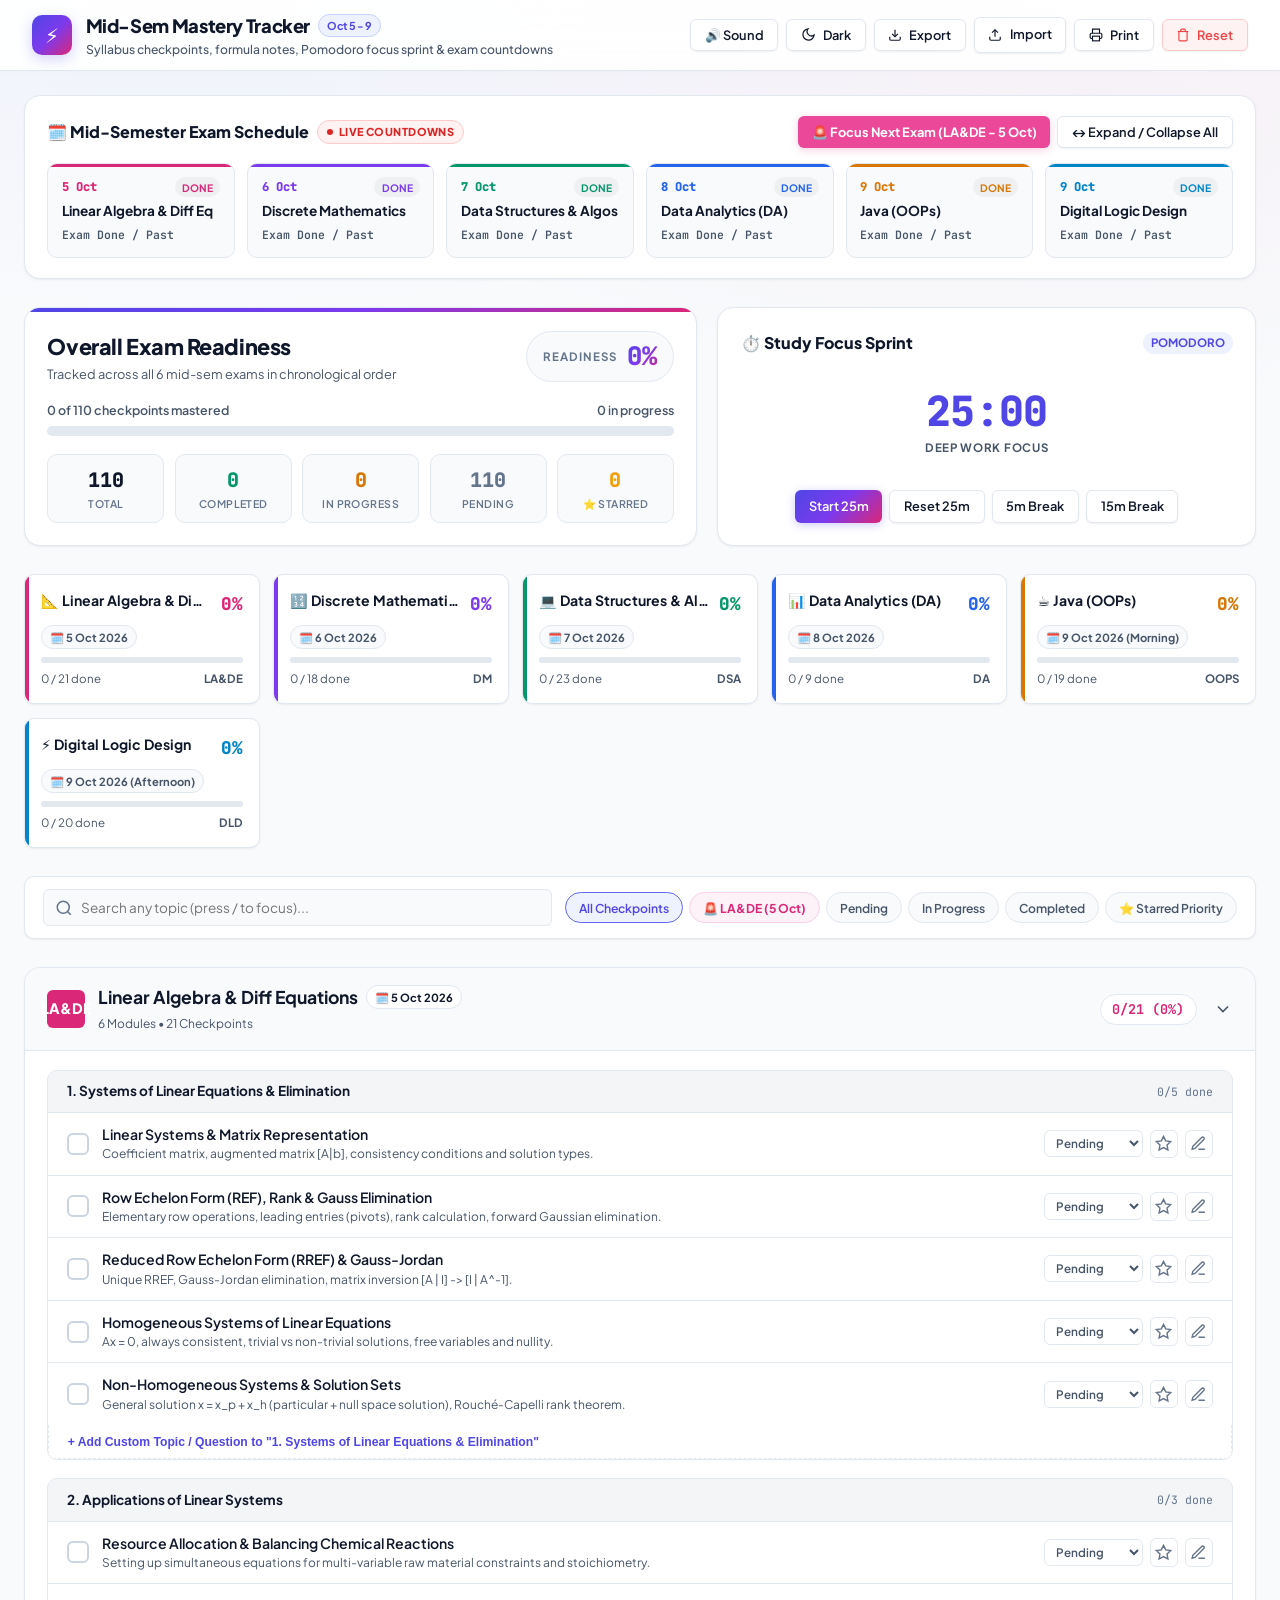
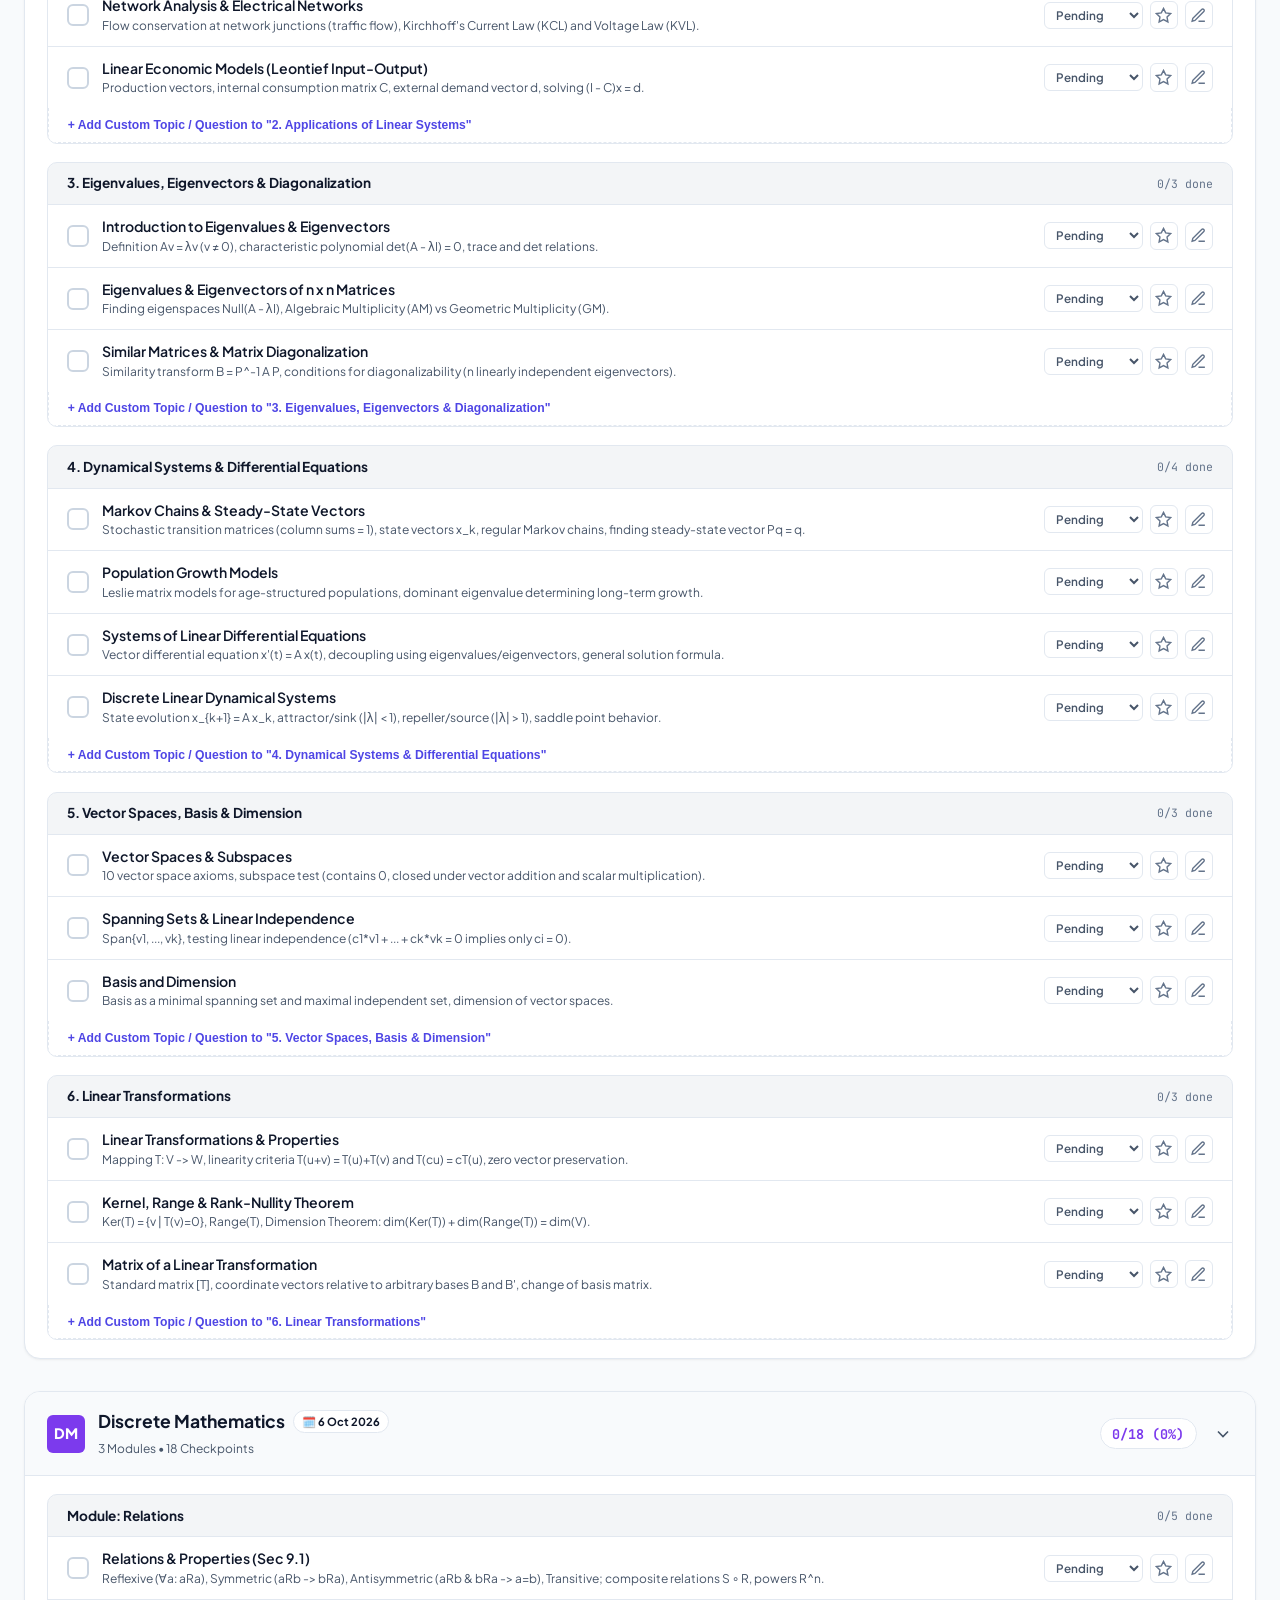
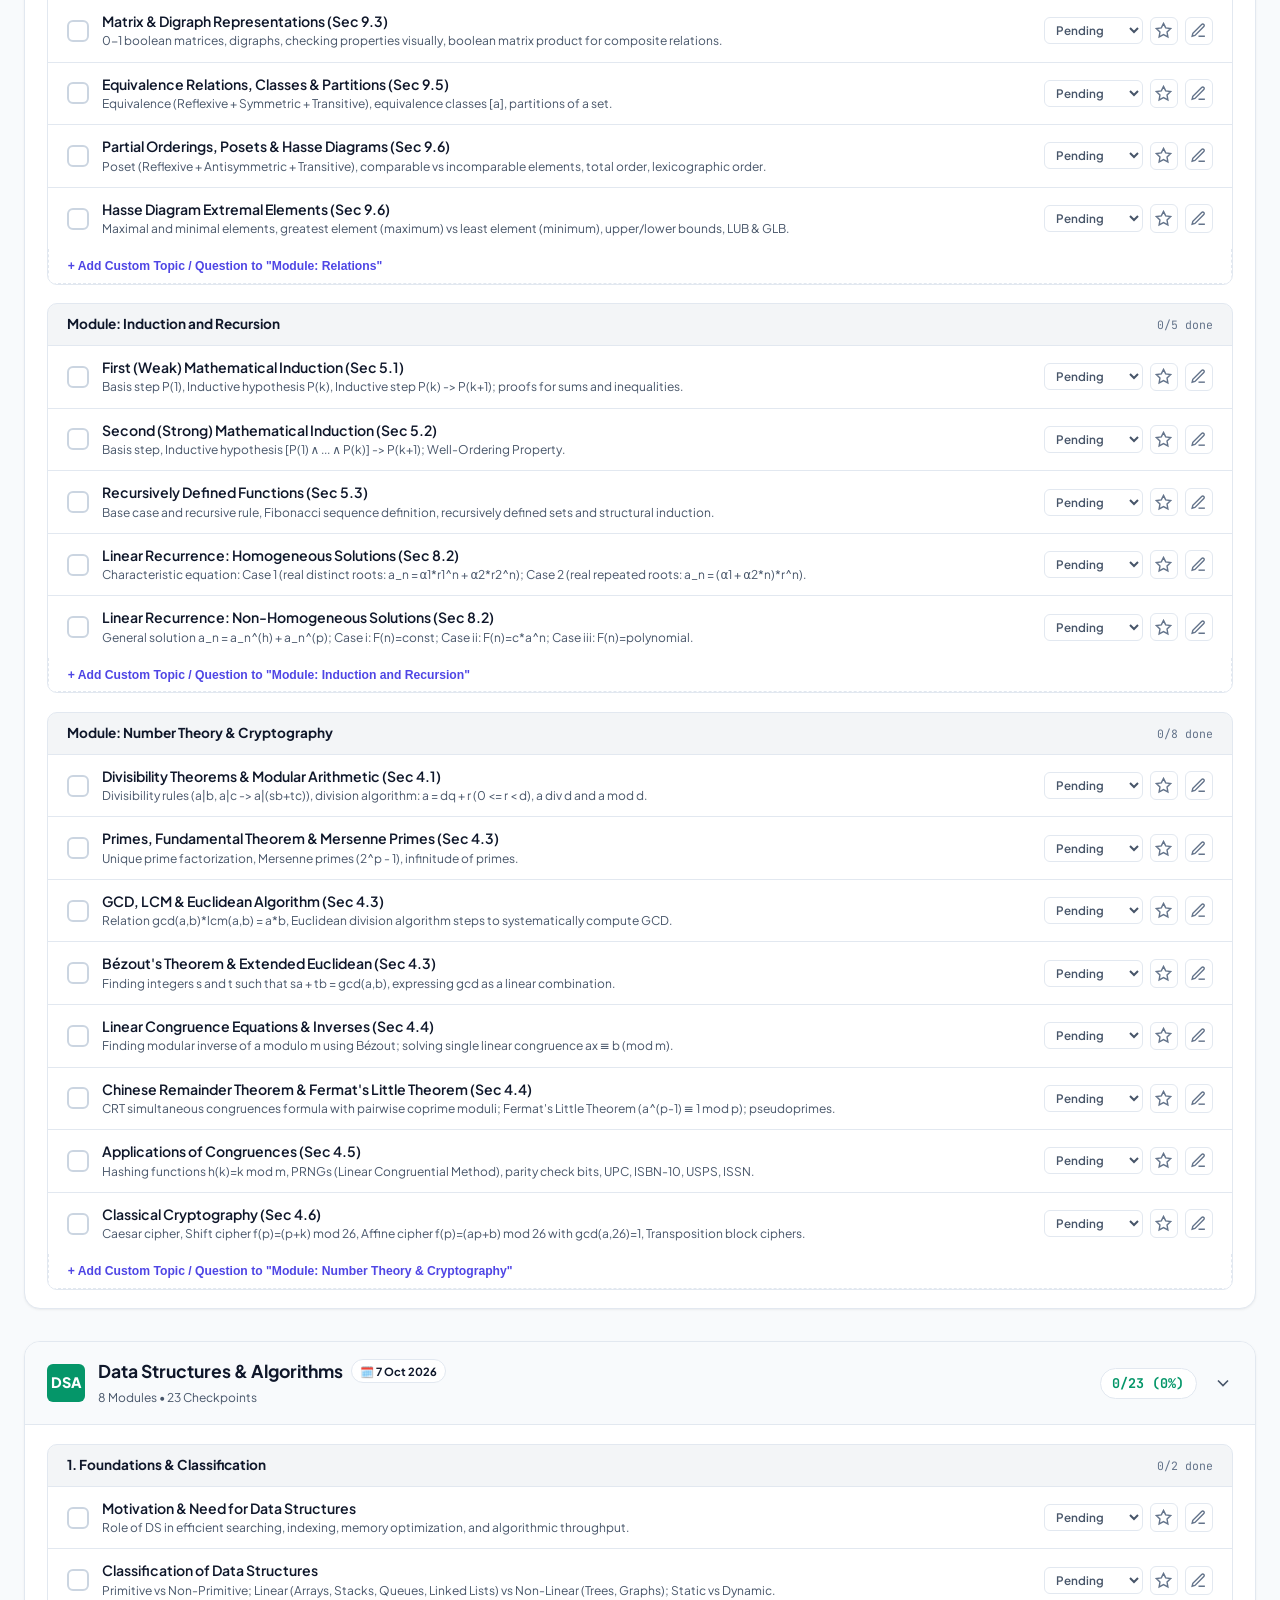
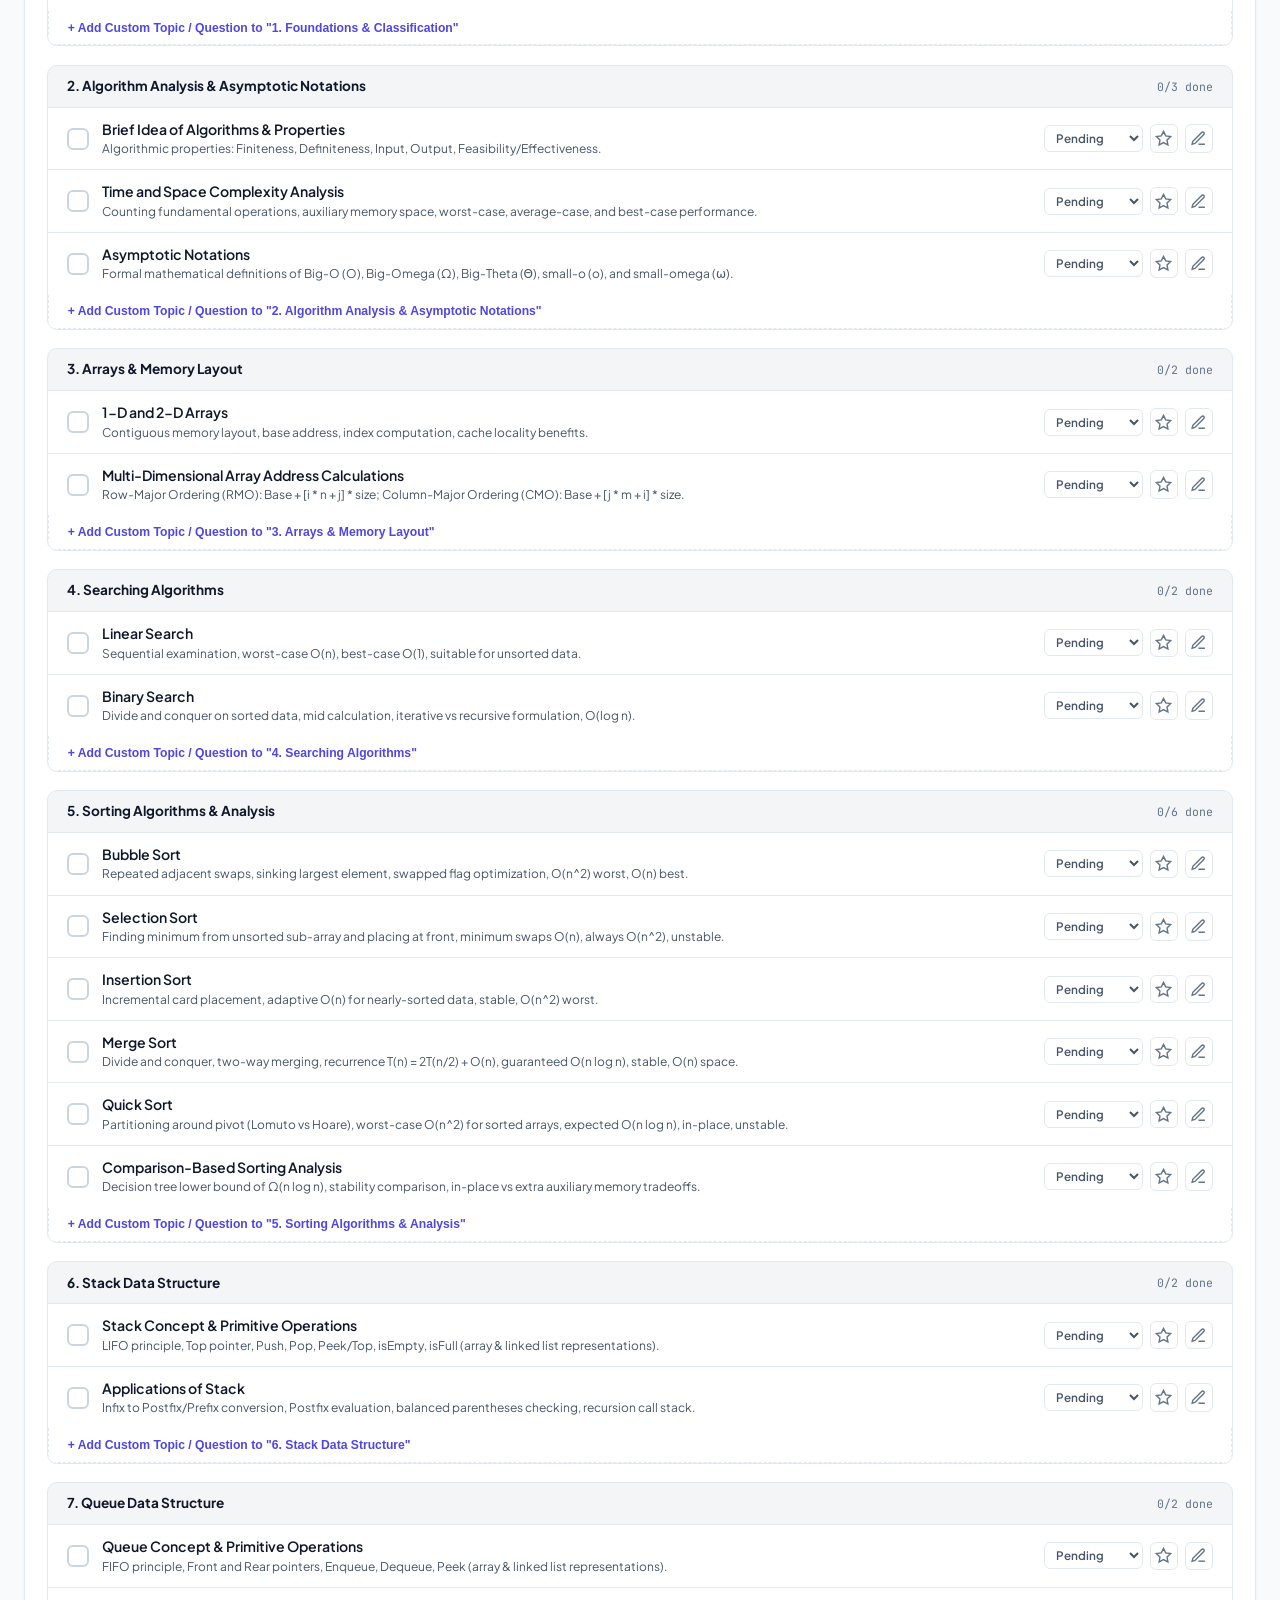
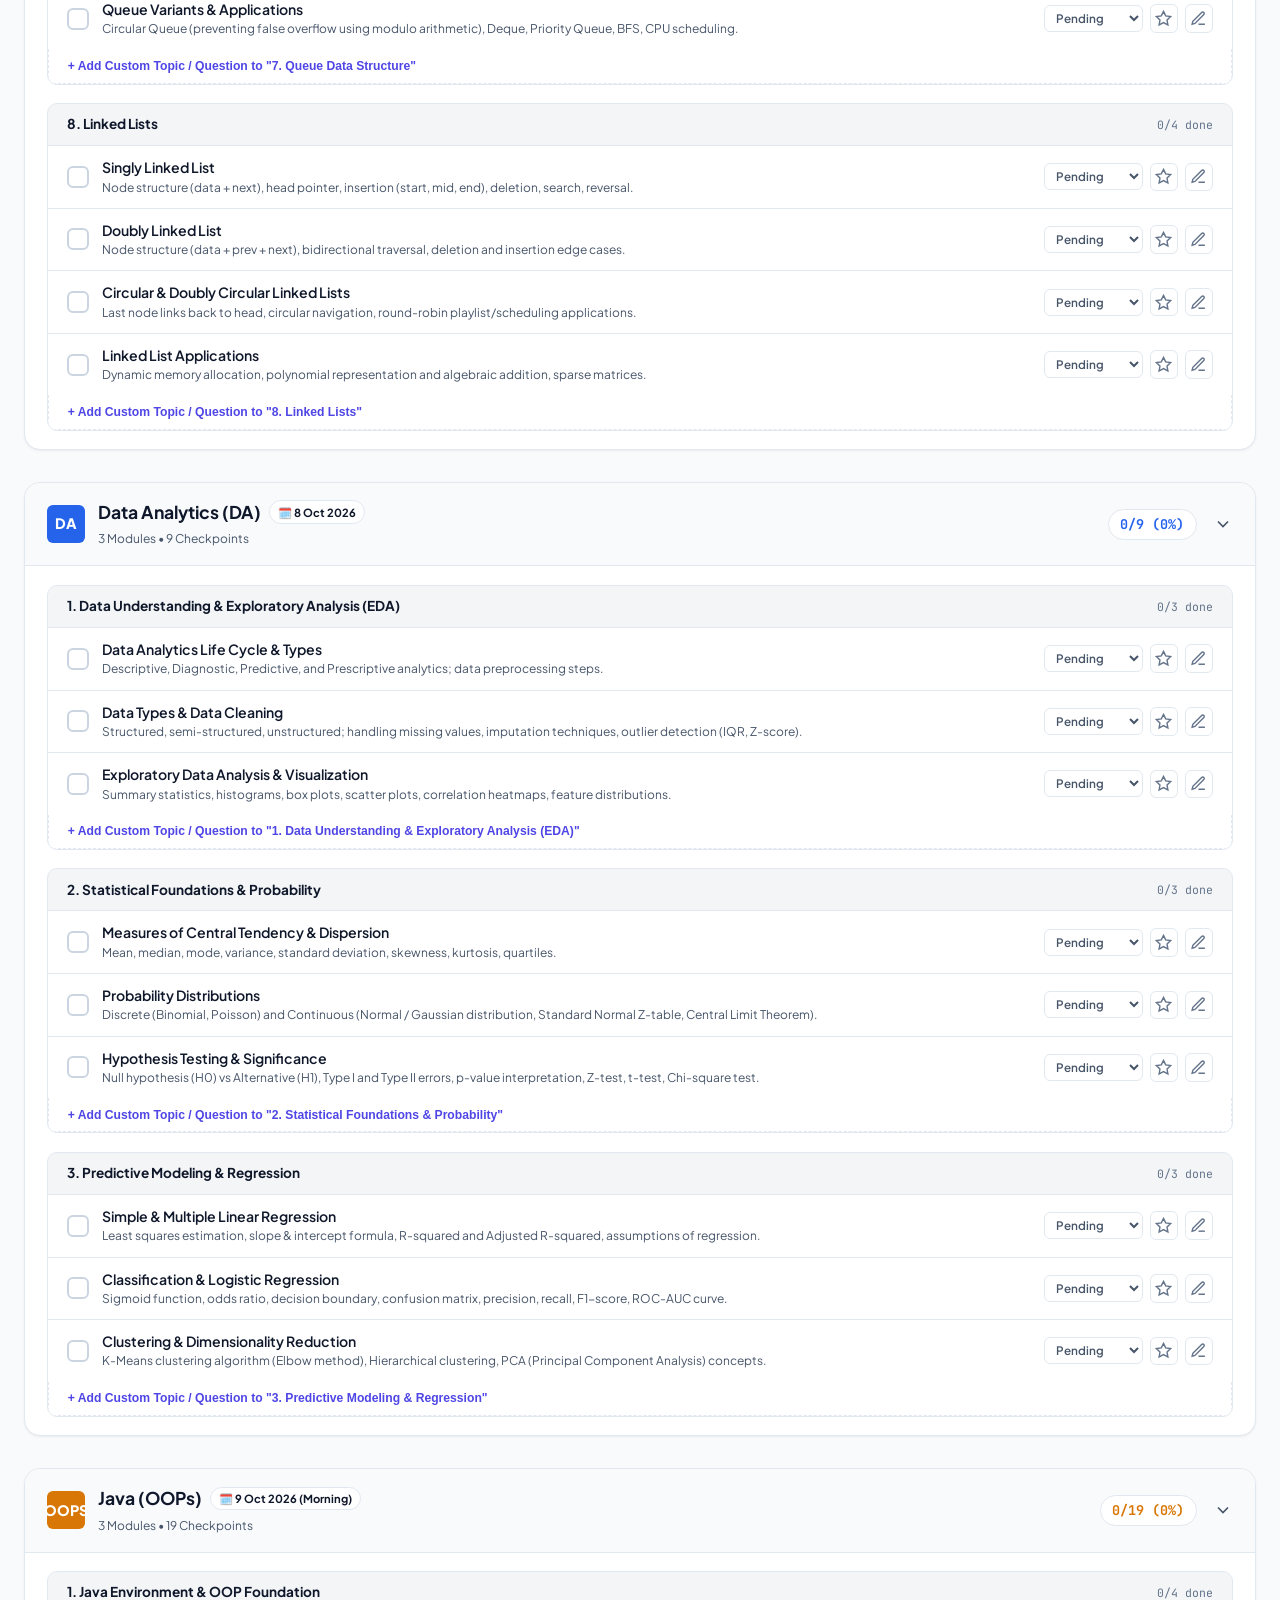
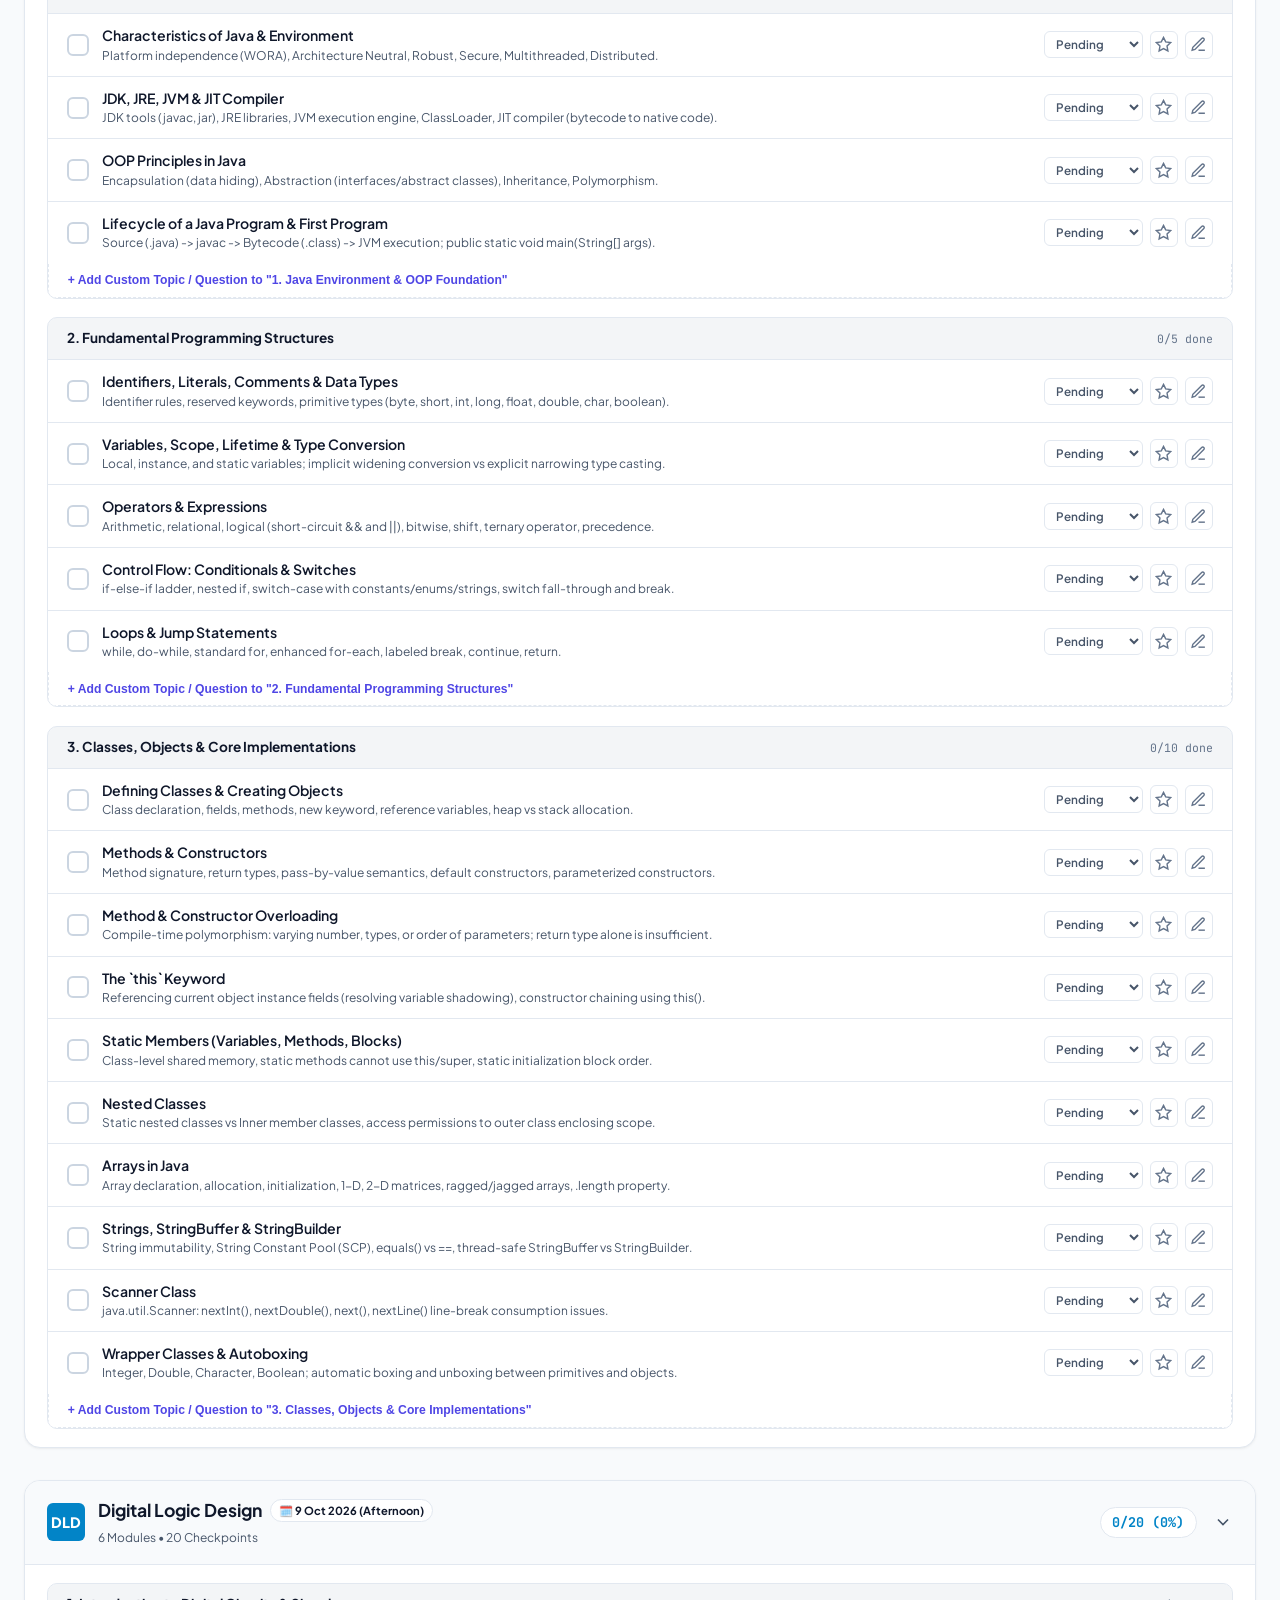
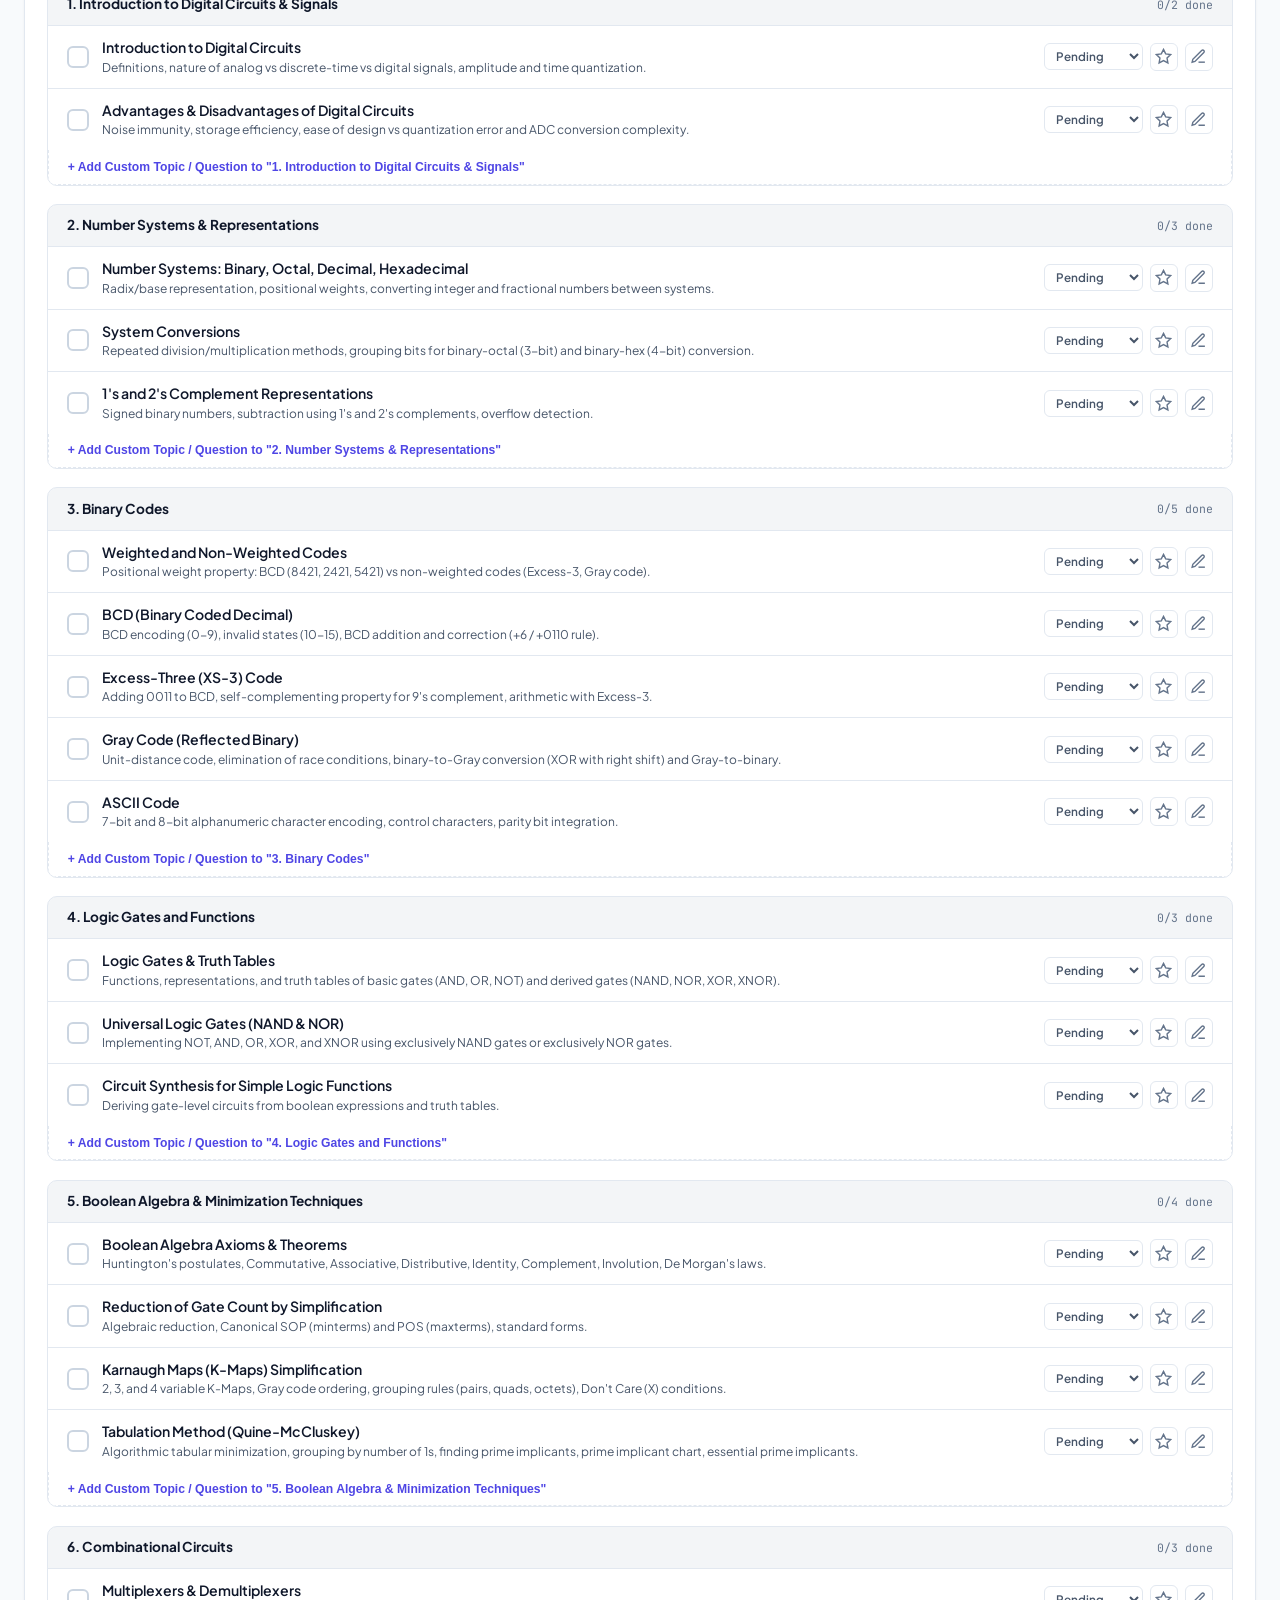
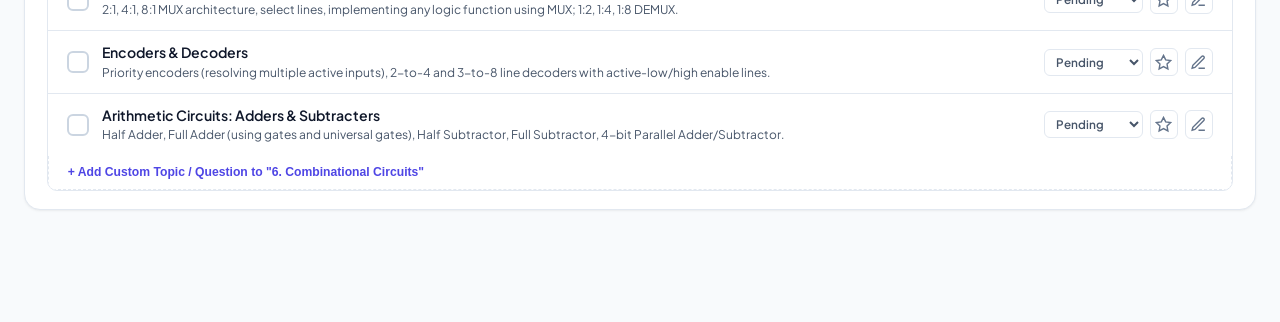
==== commit f9d567f0: "commit" ====
--- a/index.html
+++ b/index.html
@@ -18,32 +18,39 @@
         <div class="brand-wrapper">
             <div class="brand-icon">⚡</div>
             <div class="brand-text">
-                <h1>Mid-Sem Exam Mastery Suite</h1>
-                <p>Track syllabus, tick checkpoints, record formulas & ace your exams (5 Oct - 9 Oct)</p>
+                <h1>
+                    Mid-Sem Mastery Tracker
+                    <span class="brand-badge-pill">Oct 5 - 9</span>
+                </h1>
+                <p>Syllabus checkpoints, formula notes, Pomodoro focus sprint & exam countdowns</p>
             </div>
         </div>
 
         <div class="header-toolbar">
+            <!-- Audio Sound Toggle -->
+            <button class="btn btn-sound" id="soundToggleBtn" onclick="toggleSound()" title="Toggle audio feedback">
+                🔊 Sound
+            </button>
             <!-- Theme Toggle Button -->
             <button class="btn" id="themeToggleBtn" onclick="toggleTheme()" title="Switch theme">
                 <svg width="15" height="15" fill="none" stroke="currentColor" stroke-width="2" viewBox="0 0 24 24"><path d="M21 12.79A9 9 0 1 1 11.21 3 7 7 0 0 0 21 12.79z"/></svg>
                 Dark
             </button>
             <button class="btn" onclick="exportBackupJSON()" title="Export JSON backup of your progress">
-                <svg width="15" height="15" fill="none" stroke="currentColor" stroke-width="2" viewBox="0 0 24 24"><path d="M21 15v4a2 2 0 0 1-2 2H5a2 2 0 0 1-2-2v-4"/><polyline points="7 10 12 15 17 10"/><line x1="12" y1="15" x2="12" y2="3"/></svg>
+                <svg width="14" height="14" fill="none" stroke="currentColor" stroke-width="2" viewBox="0 0 24 24"><path d="M21 15v4a2 2 0 0 1-2 2H5a2 2 0 0 1-2-2v-4"/><polyline points="7 10 12 15 17 10"/><line x1="12" y1="15" x2="12" y2="3"/></svg>
                 Export
             </button>
             <label class="btn" style="cursor: pointer;" title="Import previous JSON backup">
-                <svg width="15" height="15" fill="none" stroke="currentColor" stroke-width="2" viewBox="0 0 24 24"><path d="M21 15v4a2 2 0 0 1-2 2H5a2 2 0 0 1-2-2v-4"/><polyline points="17 8 12 3 7 8"/><line x1="12" y1="3" x2="12" y2="15"/></svg>
+                <svg width="14" height="14" fill="none" stroke="currentColor" stroke-width="2" viewBox="0 0 24 24"><path d="M21 15v4a2 2 0 0 1-2 2H5a2 2 0 0 1-2-2v-4"/><polyline points="17 8 12 3 7 8"/><line x1="12" y1="3" x2="12" y2="15"/></svg>
                 Import
                 <input type="file" id="importFileInput" accept=".json" style="display: none;" onchange="handleImportJSON(event)">
             </label>
             <button class="btn" onclick="window.print()" title="Print revision checklist">
-                <svg width="15" height="15" fill="none" stroke="currentColor" stroke-width="2" viewBox="0 0 24 24"><polyline points="6 9 6 2 18 2 18 9"/><path d="M6 18H4a2 2 0 0 1-2-2v-5a2 2 0 0 1 2-2h16a2 2 0 0 1 2 2v5a2 2 0 0 1-2 2h-2"/><rect x="6" y="14" width="12" height="8"/></svg>
+                <svg width="14" height="14" fill="none" stroke="currentColor" stroke-width="2" viewBox="0 0 24 24"><polyline points="6 9 6 2 18 2 18 9"/><path d="M6 18H4a2 2 0 0 1-2-2v-5a2 2 0 0 1 2-2h16a2 2 0 0 1 2 2v5a2 2 0 0 1-2 2h-2"/><rect x="6" y="14" width="12" height="8"/></svg>
                 Print
             </button>
             <button class="btn btn-danger" onclick="promptResetProgress()" title="Reset all checkboxes back to pending">
-                <svg width="15" height="15" fill="none" stroke="currentColor" stroke-width="2" viewBox="0 0 24 24"><path d="M3 6h18"/><path d="M19 6v14a2 2 0 0 1-2 2H7a2 2 0 0 1-2-2V6m3 0V4a2 2 0 0 1 2-2h4a2 2 0 0 1 2 2v2"/></svg>
+                <svg width="14" height="14" fill="none" stroke="currentColor" stroke-width="2" viewBox="0 0 24 24"><path d="M3 6h18"/><path d="M19 6v14a2 2 0 0 1-2 2H7a2 2 0 0 1-2-2V6m3 0V4a2 2 0 0 1 2-2h4a2 2 0 0 1 2 2v2"/></svg>
                 Reset
             </button>
         </div>
@@ -58,18 +65,18 @@
                     🗓️ Mid-Semester Exam Schedule
                     <span class="live-badge">LIVE COUNTDOWNS</span>
                 </h3>
-                <div style="display: flex; gap: 0.5rem; flex-wrap: wrap;">
+                <div style="display: flex; gap: 0.45rem; flex-wrap: wrap;">
                     <button class="btn btn-urgent" onclick="handleFilterClick('next_exam', null)">
                         🚨 Focus Next Exam (LA&DE - 5 Oct)
                     </button>
-                    <button class="btn" onclick="handleFilterClick('all', null)">
-                        Show All Exams
+                    <button class="btn" onclick="toggleExpandAllSubjects()">
+                        ↔️ Expand / Collapse All
                     </button>
                 </div>
             </div>
 
             <div class="timeline-cards-row" id="timelineCardsRow">
-                <!-- Injected dynamically with live countdowns -->
+                <!-- Rendered dynamically -->
             </div>
         </section>
 
@@ -90,7 +97,7 @@
 
                 <div class="master-progress-wrap">
                     <div class="progress-info-row">
-                        <span id="topicsCountSummary">0 of 0 topics mastered</span>
+                        <span id="topicsCountSummary">0 of 0 checkpoints mastered</span>
                         <span id="topicsInProgressSummary">0 in progress</span>
                     </div>
                     <div class="progress-track">
@@ -101,7 +108,7 @@
                 <div class="stat-tiles-row">
                     <div class="stat-tile">
                         <div class="num" id="statTotalNum">0</div>
-                        <div class="lbl">Total Topics</div>
+                        <div class="lbl">Total</div>
                     </div>
                     <div class="stat-tile">
                         <div class="num" id="statDoneNum" style="color: var(--status-done);">0</div>
@@ -117,7 +124,7 @@
                     </div>
                     <div class="stat-tile">
                         <div class="num" id="statStarredNum" style="color: var(--status-starred);">0</div>
-                        <div class="lbl">⭐ Priority</div>
+                        <div class="lbl">⭐ Starred</div>
                     </div>
                 </div>
             </div>
@@ -126,7 +133,7 @@
             <div class="timer-card">
                 <div class="timer-header">
                     <h3>⏱️ Study Focus Sprint</h3>
-                    <span style="font-size: 0.72rem; font-weight: 700; color: #4f46e5; background: #eef2ff; padding: 0.2rem 0.55rem; border-radius: 9999px;">POMODORO</span>
+                    <span style="font-size: 0.72rem; font-weight: 700; color: #4f46e5; background: #eef2ff; padding: 0.15rem 0.5rem; border-radius: 9999px;">POMODORO</span>
                 </div>
 
                 <div class="timer-display">
@@ -135,9 +142,10 @@
                 </div>
 
                 <div class="timer-controls">
-                    <button class="btn btn-primary" id="timerToggleBtn" onclick="toggleTimer()">Start 25m Sprint</button>
+                    <button class="btn btn-primary" id="timerToggleBtn" onclick="toggleTimer()">Start 25m</button>
                     <button class="btn" onclick="resetTimer(25)">Reset 25m</button>
                     <button class="btn" onclick="resetTimer(5)">5m Break</button>
+                    <button class="btn" onclick="resetTimer(15)">15m Break</button>
                 </div>
             </div>
         </section>
@@ -151,7 +159,7 @@
         <section class="filter-controls-bar">
             <div class="search-input-wrap">
                 <svg width="18" height="18" fill="none" stroke="currentColor" stroke-width="2" viewBox="0 0 24 24"><circle cx="11" cy="11" r="8"/><line x1="21" y1="21" x2="16.65" y2="16.65"/></svg>
-                <input type="text" id="liveSearchInput" placeholder="Search any topic (e.g. Eigenvalues, K-Map, Quicksort, Bezout, Scanner, Regression)..." oninput="handleLiveSearch(this.value)">
+                <input type="text" id="liveSearchInput" placeholder="Search any topic (press / to focus)..." oninput="handleLiveSearch(this.value)">
             </div>
 
             <div class="chips-wrap">
--- a/style.css
+++ b/style.css
@@ -1,9 +1,10 @@
 /* ==========================================================================
-   MID-SEM EXAM PREP TRACKER - BEST EXAM MASTERY SUITE (CLEAN WHITE THEME)
+   MID-SEM EXAM PREP TRACKER - ULTRA POLISHED UI/UX DESIGN SYSTEM
+   Clean White Aesthetic with Modern Micro-interactions & Accessible Contrast
    ========================================================================== */
 
 :root {
-    /* Base Light Palette (Default) */
+    /* Base White Palette (Default) */
     --bg-base: #f8fafc;
     --bg-surface: #ffffff;
     --bg-card: #ffffff;
@@ -11,7 +12,7 @@
     --bg-elevated: #f1f5f9;
     --bg-subtle: #f8fafc;
 
-    /* Borders & Accents */
+    /* Border System */
     --border-subtle: #e2e8f0;
     --border-hover: #cbd5e1;
     --border-active: #4f46e5;
@@ -22,13 +23,30 @@
     --text-muted: #64748b;
     --text-dim: #94a3b8;
 
-    /* Exam Colors */
+    /* Subject Themes */
     --color-lade: #db2777;
+    --bg-lade: #fdf2f8;
+    --border-lade: #fbcfe8;
+
     --color-dm: #7c3aed;
+    --bg-dm: #f5f3ff;
+    --border-dm: #ddd6fe;
+
     --color-dsa: #059669;
+    --bg-dsa: #ecfdf5;
+    --border-dsa: #a7f3d0;
+
     --color-da: #2563eb;
+    --bg-da: #eff6ff;
+    --border-da: #bfdbfe;
+
     --color-oops: #d97706;
+    --bg-oops: #fffbeb;
+    --border-oops: #fde68a;
+
     --color-dld: #0284c7;
+    --bg-dld: #f0f9ff;
+    --border-dld: #bae6fd;
 
     /* Status Indicators */
     --status-done: #059669;
@@ -45,18 +63,19 @@
 
     --status-starred: #f59e0b;
 
-    /* Brand Gradients & Shadows */
+    /* Gradients & Shadows */
     --brand-gradient: linear-gradient(135deg, #4f46e5 0%, #7c3aed 50%, #db2777 100%);
-    --card-shadow: 0 4px 20px -2px rgba(15, 23, 42, 0.05), 0 2px 6px -1px rgba(15, 23, 42, 0.03);
-    --card-shadow-hover: 0 12px 30px -4px rgba(15, 23, 42, 0.09), 0 4px 10px -2px rgba(15, 23, 42, 0.04);
-
-    /* Layout & Animation */
-    --radius-sm: 8px;
-    --radius-md: 12px;
-    --radius-lg: 18px;
+    --card-shadow: 0 1px 3px 0 rgba(0, 0, 0, 0.05), 0 1px 2px -1px rgba(0, 0, 0, 0.05);
+    --card-shadow-hover: 0 10px 25px -5px rgba(15, 23, 42, 0.08), 0 8px 10px -6px rgba(15, 23, 42, 0.04);
+    --card-shadow-elevated: 0 20px 25px -5px rgba(15, 23, 42, 0.08), 0 10px 10px -5px rgba(15, 23, 42, 0.04);
+
+    /* Layout */
+    --radius-sm: 6px;
+    --radius-md: 10px;
+    --radius-lg: 16px;
     --radius-full: 9999px;
-    --transition-fast: 0.18s cubic-bezier(0.16, 1, 0.3, 1);
-    --transition-normal: 0.28s cubic-bezier(0.16, 1, 0.3, 1);
+    --transition-fast: 0.15s cubic-bezier(0.16, 1, 0.3, 1);
+    --transition-normal: 0.25s cubic-bezier(0.16, 1, 0.3, 1);
 }
 
 /* Dark Mode Overrides (if toggled) */
@@ -66,7 +85,7 @@
     --bg-card: #131b2c;
     --bg-card-hover: #182238;
     --bg-elevated: #161f31;
-    --bg-subtle: #090d16;
+    --bg-subtle: #0b101b;
 
     --border-subtle: rgba(255, 255, 255, 0.08);
     --border-hover: rgba(255, 255, 255, 0.18);
@@ -89,11 +108,11 @@
     --status-pending-bg: rgba(255, 255, 255, 0.04);
     --status-pending-border: rgba(255, 255, 255, 0.08);
 
-    --card-shadow: 0 8px 30px rgba(0, 0, 0, 0.3);
-    --card-shadow-hover: 0 14px 40px rgba(0, 0, 0, 0.45);
-}
-
-/* Reset & Base */
+    --card-shadow: 0 4px 20px rgba(0, 0, 0, 0.3);
+    --card-shadow-hover: 0 12px 30px rgba(0, 0, 0, 0.45);
+}
+
+/* Reset & Box Sizing */
 *, *::before, *::after {
     box-sizing: border-box;
     margin: 0;
@@ -102,7 +121,7 @@
 }
 
 body {
-    font-family: 'Plus Jakarta Sans', system-ui, -apple-system, sans-serif;
+    font-family: 'Plus Jakarta Sans', system-ui, -apple-system, BlinkMacSystemFont, "Segoe UI", Roboto, sans-serif;
     background-color: var(--bg-base);
     color: var(--text-main);
     line-height: 1.5;
@@ -110,9 +129,8 @@
     padding-bottom: 5rem;
     overflow-x: hidden;
     background-image: 
-        radial-gradient(ellipse 70% 40% at 15% 5%, rgba(99, 102, 241, 0.06), transparent),
-        radial-gradient(ellipse 60% 40% at 85% 15%, rgba(219, 39, 119, 0.05), transparent),
-        radial-gradient(circle at 50% 85%, rgba(5, 150, 105, 0.04), transparent);
+        radial-gradient(ellipse 70% 35% at 15% 0%, rgba(99, 102, 241, 0.05), transparent),
+        radial-gradient(ellipse 60% 35% at 85% 10%, rgba(219, 39, 119, 0.04), transparent);
     background-attachment: fixed;
     transition: background-color var(--transition-normal), color var(--transition-normal);
 }
@@ -127,53 +145,66 @@
     z-index: 100;
     backdrop-filter: blur(20px);
     -webkit-backdrop-filter: blur(20px);
-    background: rgba(255, 255, 255, 0.9);
+    background: rgba(255, 255, 255, 0.92);
     border-bottom: 1px solid var(--border-subtle);
-    padding: 0.85rem 2rem;
+    padding: 0.75rem 2rem;
     display: flex;
     justify-content: space-between;
     align-items: center;
     gap: 1.5rem;
-    box-shadow: 0 1px 10px rgba(15, 23, 42, 0.03);
+    box-shadow: 0 1px 8px rgba(15, 23, 42, 0.02);
     transition: all var(--transition-normal);
 }
 
 [data-theme="dark"] header {
-    background: rgba(9, 13, 22, 0.9);
+    background: rgba(9, 13, 22, 0.92);
     box-shadow: 0 1px 15px rgba(0, 0, 0, 0.3);
 }
 
 .brand-wrapper {
     display: flex;
     align-items: center;
-    gap: 0.9rem;
+    gap: 0.85rem;
     text-decoration: none;
     color: inherit;
 }
 
 .brand-icon {
-    width: 44px;
-    height: 44px;
+    width: 40px;
+    height: 40px;
     border-radius: var(--radius-md);
     background: var(--brand-gradient);
     display: flex;
     align-items: center;
     justify-content: center;
-    font-size: 1.35rem;
-    box-shadow: 0 4px 16px rgba(79, 70, 229, 0.25);
+    font-size: 1.25rem;
+    box-shadow: 0 4px 14px rgba(79, 70, 229, 0.25);
     flex-shrink: 0;
     color: #ffffff;
 }
 
 .brand-text h1 {
-    font-size: 1.25rem;
+    font-size: 1.15rem;
     font-weight: 800;
-    letter-spacing: -0.025em;
-    color: var(--text-main);
+    letter-spacing: -0.02em;
+    color: var(--text-main);
+    display: flex;
+    align-items: center;
+    gap: 0.5rem;
+}
+
+.brand-badge-pill {
+    font-size: 0.68rem;
+    font-weight: 700;
+    background: #eef2ff;
+    color: #4f46e5;
+    padding: 0.15rem 0.5rem;
+    border-radius: var(--radius-full);
+    border: 1px solid #c7d2fe;
 }
 
 .brand-text p {
-    font-size: 0.78rem;
+    font-size: 0.76rem;
     color: var(--text-secondary);
     font-weight: 500;
 }
@@ -181,18 +212,18 @@
 .header-toolbar {
     display: flex;
     align-items: center;
-    gap: 0.65rem;
+    gap: 0.5rem;
     flex-wrap: wrap;
 }
 
-/* Buttons */
+/* Reusable Button System */
 .btn {
     display: inline-flex;
     align-items: center;
     justify-content: center;
-    gap: 0.5rem;
-    padding: 0.5rem 0.9rem;
-    font-size: 0.82rem;
+    gap: 0.45rem;
+    padding: 0.45rem 0.85rem;
+    font-size: 0.8rem;
     font-weight: 600;
     border-radius: var(--radius-sm);
     font-family: inherit;
@@ -200,7 +231,7 @@
     border: 1px solid var(--border-subtle);
     background: var(--bg-surface);
     color: var(--text-main);
-    box-shadow: 0 1px 3px rgba(15, 23, 42, 0.05);
+    box-shadow: var(--card-shadow);
     transition: all var(--transition-fast);
     user-select: none;
     text-decoration: none;
@@ -213,15 +244,19 @@
     box-shadow: 0 3px 8px rgba(15, 23, 42, 0.08);
 }
 
+.btn:active {
+    transform: translateY(0);
+}
+
 .btn-primary {
     background: var(--brand-gradient);
     border: none;
     color: #ffffff;
-    box-shadow: 0 2px 12px rgba(79, 70, 229, 0.3);
+    box-shadow: 0 2px 10px rgba(79, 70, 229, 0.28);
 }
 
 .btn-primary:hover {
-    box-shadow: 0 4px 18px rgba(79, 70, 229, 0.45);
+    box-shadow: 0 4px 16px rgba(79, 70, 229, 0.4);
     background: var(--brand-gradient);
     color: #ffffff;
 }
@@ -230,13 +265,13 @@
     background: #ec4899;
     border: none;
     color: #ffffff;
-    box-shadow: 0 2px 10px rgba(236, 72, 153, 0.3);
+    box-shadow: 0 2px 8px rgba(236, 72, 153, 0.25);
     font-weight: 700;
 }
 
 .btn-urgent:hover {
     background: #db2777;
-    box-shadow: 0 4px 16px rgba(236, 72, 153, 0.45);
+    box-shadow: 0 4px 14px rgba(236, 72, 153, 0.4);
     color: #ffffff;
 }
 
@@ -261,20 +296,20 @@
 
 .app-container {
     max-width: 1400px;
-    margin: 1.75rem auto;
+    margin: 1.5rem auto;
     padding: 0 1.5rem;
 }
 
 /* ==========================================================================
-   EXAM SCHEDULE TIMELINE STRIP
+   EXAM SCHEDULE TIMELINE RIBBON
    ========================================================================== */
 
 .exam-schedule-banner {
     background: var(--bg-surface);
     border: 1px solid var(--border-subtle);
     border-radius: var(--radius-lg);
-    padding: 1.25rem 1.5rem;
-    margin-bottom: 2rem;
+    padding: 1.25rem 1.4rem;
+    margin-bottom: 1.75rem;
     box-shadow: var(--card-shadow);
 }
 
@@ -282,33 +317,34 @@
     display: flex;
     justify-content: space-between;
     align-items: center;
-    margin-bottom: 1rem;
+    margin-bottom: 0.9rem;
     gap: 1rem;
     flex-wrap: wrap;
 }
 
 .schedule-header h3 {
-    font-size: 1.05rem;
+    font-size: 1rem;
     font-weight: 800;
     display: flex;
     align-items: center;
     gap: 0.5rem;
 }
 
-.schedule-header .live-badge {
+.live-badge {
     background: #fef2f2;
     color: #dc2626;
     border: 1px solid #fecaca;
-    font-size: 0.72rem;
-    font-weight: 700;
-    padding: 0.2rem 0.6rem;
+    font-size: 0.68rem;
+    font-weight: 800;
+    padding: 0.15rem 0.55rem;
     border-radius: var(--radius-full);
     display: inline-flex;
     align-items: center;
-    gap: 0.4rem;
-}
-
-[data-theme="dark"] .schedule-header .live-badge {
+    gap: 0.35rem;
+    letter-spacing: 0.04em;
+}
+
+[data-theme="dark"] .live-badge {
     background: rgba(220, 38, 38, 0.15);
     border-color: rgba(220, 38, 38, 0.3);
 }
@@ -319,26 +355,26 @@
     height: 6px;
     background: #dc2626;
     border-radius: 50%;
-    animation: pulse 1.5s infinite;
-}
-
-@keyframes pulse {
+    animation: livePulse 1.4s ease-in-out infinite;
+}
+
+@keyframes livePulse {
     0% { transform: scale(0.9); opacity: 0.6; }
-    50% { transform: scale(1.4); opacity: 1; }
+    50% { transform: scale(1.35); opacity: 1; }
     100% { transform: scale(0.9); opacity: 0.6; }
 }
 
 .timeline-cards-row {
     display: grid;
-    grid-template-columns: repeat(auto-fit, minmax(185px, 1fr));
-    gap: 0.85rem;
+    grid-template-columns: repeat(auto-fit, minmax(180px, 1fr));
+    gap: 0.75rem;
 }
 
 .timeline-item {
     background: var(--bg-subtle);
     border: 1px solid var(--border-subtle);
     border-radius: var(--radius-md);
-    padding: 0.85rem 1rem;
+    padding: 0.85rem;
     cursor: pointer;
     transition: all var(--transition-fast);
     position: relative;
@@ -349,13 +385,13 @@
     background: var(--bg-surface);
     border-color: var(--border-hover);
     transform: translateY(-2px);
-    box-shadow: 0 6px 16px rgba(15, 23, 42, 0.06);
+    box-shadow: var(--card-shadow-hover);
 }
 
 .timeline-item.next-exam {
     border-color: #db2777;
     background: #fdf2f8;
-    box-shadow: 0 0 0 2px rgba(219, 39, 119, 0.2);
+    box-shadow: 0 0 0 2px rgba(219, 39, 119, 0.25);
 }
 
 [data-theme="dark"] .timeline-item.next-exam {
@@ -376,7 +412,7 @@
     display: flex;
     justify-content: space-between;
     align-items: center;
-    margin-bottom: 0.35rem;
+    margin-bottom: 0.3rem;
 }
 
 .timeline-date {
@@ -387,7 +423,7 @@
 }
 
 .timeline-tag {
-    font-size: 0.65rem;
+    font-size: 0.64rem;
     font-weight: 700;
     padding: 0.15rem 0.45rem;
     border-radius: var(--radius-full);
@@ -395,35 +431,35 @@
 }
 
 .timeline-subject-name {
-    font-size: 0.86rem;
+    font-size: 0.85rem;
     font-weight: 700;
     line-height: 1.25;
-    margin-bottom: 0.5rem;
-    color: var(--text-main);
+    margin-bottom: 0.45rem;
+    color: var(--text-main);
+    white-space: nowrap;
+    overflow: hidden;
+    text-overflow: ellipsis;
 }
 
 .timeline-countdown {
-    font-size: 0.74rem;
+    font-size: 0.72rem;
     font-weight: 600;
     font-family: 'JetBrains Mono', monospace;
     color: var(--text-secondary);
-    display: flex;
-    align-items: center;
-    gap: 0.35rem;
 }
 
 /* ==========================================================================
-   DASHBOARD HERO: OVERALL + NEXT EXAM HERO + STUDY TIMER
+   DASHBOARD HERO: OVERALL STATS + POMODORO SPRINT TIMER
    ========================================================================== */
 
 .dashboard-hero {
     display: grid;
-    grid-template-columns: 1.2fr 1fr;
-    gap: 1.5rem;
-    margin-bottom: 2rem;
-}
-
-@media (max-width: 980px) {
+    grid-template-columns: 1.25fr 1fr;
+    gap: 1.25rem;
+    margin-bottom: 1.75rem;
+}
+
+@media (max-width: 992px) {
     .dashboard-hero {
         grid-template-columns: 1fr;
     }
@@ -433,7 +469,7 @@
     background: var(--bg-surface);
     border: 1px solid var(--border-subtle);
     border-radius: var(--radius-lg);
-    padding: 1.6rem;
+    padding: 1.4rem;
     box-shadow: var(--card-shadow);
     display: flex;
     flex-direction: column;
@@ -456,36 +492,36 @@
     display: flex;
     justify-content: space-between;
     align-items: flex-start;
-    margin-bottom: 1.15rem;
-    gap: 1rem;
+    margin-bottom: 1rem;
+    gap: 0.75rem;
     flex-wrap: wrap;
 }
 
 .readiness-title h2 {
-    font-size: 1.45rem;
+    font-size: 1.35rem;
     font-weight: 800;
     letter-spacing: -0.02em;
     color: var(--text-main);
 }
 
 .readiness-title p {
-    font-size: 0.82rem;
+    font-size: 0.8rem;
     color: var(--text-secondary);
-    margin-top: 0.2rem;
+    margin-top: 0.15rem;
 }
 
 .percentage-gauge {
     display: flex;
     align-items: center;
-    gap: 0.75rem;
+    gap: 0.65rem;
     background: var(--bg-subtle);
     border: 1px solid var(--border-subtle);
-    padding: 0.4rem 1.1rem;
+    padding: 0.35rem 1rem;
     border-radius: var(--radius-full);
 }
 
 .percentage-gauge .gauge-value {
-    font-size: 1.7rem;
+    font-size: 1.6rem;
     font-weight: 800;
     font-family: 'JetBrains Mono', monospace;
     background: var(--brand-gradient);
@@ -494,20 +530,20 @@
 }
 
 .master-progress-wrap {
-    margin-bottom: 1.25rem;
+    margin-bottom: 1.15rem;
 }
 
 .progress-info-row {
     display: flex;
     justify-content: space-between;
-    font-size: 0.8rem;
+    font-size: 0.78rem;
     font-weight: 600;
     color: var(--text-secondary);
-    margin-bottom: 0.45rem;
+    margin-bottom: 0.4rem;
 }
 
 .progress-track {
-    height: 12px;
+    height: 10px;
     background: #e2e8f0;
     border-radius: var(--radius-full);
     overflow: hidden;
@@ -522,38 +558,44 @@
     width: 0%;
     background: var(--brand-gradient);
     border-radius: var(--radius-full);
-    transition: width 0.6s cubic-bezier(0.16, 1, 0.3, 1);
+    transition: width 0.4s ease;
 }
 
 .stat-tiles-row {
     display: grid;
-    grid-template-columns: repeat(auto-fit, minmax(100px, 1fr));
-    gap: 0.75rem;
+    grid-template-columns: repeat(auto-fit, minmax(95px, 1fr));
+    gap: 0.65rem;
 }
 
 .stat-tile {
     background: var(--bg-subtle);
     border: 1px solid var(--border-subtle);
     border-radius: var(--radius-md);
-    padding: 0.65rem 0.75rem;
+    padding: 0.6rem 0.65rem;
     text-align: center;
     transition: all var(--transition-fast);
 }
 
+.stat-tile:hover {
+    background: var(--bg-elevated);
+    border-color: var(--border-hover);
+    transform: translateY(-1px);
+}
+
 .stat-tile .num {
-    font-size: 1.3rem;
+    font-size: 1.25rem;
     font-weight: 800;
     font-family: 'JetBrains Mono', monospace;
-    margin-bottom: 0.15rem;
+    margin-bottom: 0.1rem;
     color: var(--text-main);
 }
 
 .stat-tile .lbl {
-    font-size: 0.68rem;
+    font-size: 0.66rem;
     font-weight: 600;
     color: var(--text-muted);
     text-transform: uppercase;
-    letter-spacing: 0.05em;
+    letter-spacing: 0.04em;
 }
 
 /* ==========================================================================
@@ -564,7 +606,7 @@
     background: var(--bg-surface);
     border: 1px solid var(--border-subtle);
     border-radius: var(--radius-lg);
-    padding: 1.6rem;
+    padding: 1.4rem;
     box-shadow: var(--card-shadow);
     display: flex;
     flex-direction: column;
@@ -578,7 +620,7 @@
 }
 
 .timer-header h3 {
-    font-size: 1.05rem;
+    font-size: 1rem;
     font-weight: 800;
     display: flex;
     align-items: center;
@@ -587,28 +629,30 @@
 
 .timer-display {
     text-align: center;
-    margin: 1rem 0;
+    margin: 0.75rem 0;
 }
 
 .timer-digits {
-    font-size: 2.8rem;
+    font-size: 2.6rem;
     font-weight: 800;
     font-family: 'JetBrains Mono', monospace;
     color: #4f46e5;
     letter-spacing: -0.02em;
+    line-height: 1.1;
 }
 
 .timer-mode-lbl {
-    font-size: 0.78rem;
+    font-size: 0.72rem;
     color: var(--text-secondary);
-    font-weight: 600;
+    font-weight: 700;
     text-transform: uppercase;
     letter-spacing: 0.06em;
+    margin-top: 0.25rem;
 }
 
 .timer-controls {
     display: flex;
-    gap: 0.5rem;
+    gap: 0.45rem;
     justify-content: center;
     flex-wrap: wrap;
 }
@@ -619,16 +663,16 @@
 
 .subject-cards-grid {
     display: grid;
-    grid-template-columns: repeat(auto-fit, minmax(215px, 1fr));
-    gap: 1rem;
-    margin-bottom: 2rem;
+    grid-template-columns: repeat(auto-fit, minmax(205px, 1fr));
+    gap: 0.85rem;
+    margin-bottom: 1.75rem;
 }
 
 .subject-mini-card {
     background: var(--bg-surface);
     border: 1px solid var(--border-subtle);
     border-radius: var(--radius-md);
-    padding: 1.15rem;
+    padding: 1rem;
     box-shadow: var(--card-shadow);
     cursor: pointer;
     transition: all var(--transition-normal);
@@ -637,7 +681,7 @@
 }
 
 .subject-mini-card:hover {
-    transform: translateY(-3px);
+    transform: translateY(-2px);
     border-color: var(--border-hover);
     box-shadow: var(--card-shadow-hover);
 }
@@ -656,31 +700,35 @@
     display: flex;
     justify-content: space-between;
     align-items: flex-start;
-    margin-bottom: 0.5rem;
+    margin-bottom: 0.4rem;
 }
 
 .sub-card-title {
-    font-size: 0.92rem;
+    font-size: 0.88rem;
     font-weight: 700;
     line-height: 1.3;
     color: var(--text-main);
+    white-space: nowrap;
+    overflow: hidden;
+    text-overflow: ellipsis;
+    padding-right: 0.5rem;
 }
 
 .sub-card-pct {
-    font-size: 1.15rem;
+    font-size: 1.1rem;
     font-weight: 800;
     font-family: 'JetBrains Mono', monospace;
 }
 
 .sub-exam-date-pill {
-    font-size: 0.72rem;
+    font-size: 0.7rem;
     font-weight: 700;
-    padding: 0.2rem 0.55rem;
+    padding: 0.15rem 0.5rem;
     border-radius: var(--radius-full);
     background: var(--bg-subtle);
     border: 1px solid var(--border-subtle);
     display: inline-block;
-    margin-bottom: 0.6rem;
+    margin-bottom: 0.5rem;
     color: var(--text-secondary);
 }
 
@@ -689,7 +737,7 @@
     background: #e2e8f0;
     border-radius: var(--radius-full);
     overflow: hidden;
-    margin-bottom: 0.5rem;
+    margin-bottom: 0.45rem;
 }
 
 [data-theme="dark"] .sub-card-track {
@@ -706,24 +754,24 @@
 .sub-card-meta {
     display: flex;
     justify-content: space-between;
-    font-size: 0.73rem;
+    font-size: 0.72rem;
     color: var(--text-secondary);
 }
 
 /* ==========================================================================
-   CONTROLS, SEARCH & FILTER
+   FILTER CONTROLS & SEARCH BAR
    ========================================================================== */
 
 .filter-controls-bar {
     background: var(--bg-surface);
     border: 1px solid var(--border-subtle);
     border-radius: var(--radius-md);
-    padding: 0.9rem 1.25rem;
-    display: flex;
-    align-items: center;
-    justify-content: space-between;
-    gap: 1rem;
-    margin-bottom: 2rem;
+    padding: 0.75rem 1.15rem;
+    display: flex;
+    align-items: center;
+    justify-content: space-between;
+    gap: 0.85rem;
+    margin-bottom: 1.75rem;
     flex-wrap: wrap;
     box-shadow: var(--card-shadow);
 }
@@ -731,7 +779,7 @@
 .search-input-wrap {
     position: relative;
     flex: 1;
-    min-width: 260px;
+    min-width: 250px;
 }
 
 .search-input-wrap svg {
@@ -748,10 +796,10 @@
     background: var(--bg-subtle);
     border: 1px solid var(--border-subtle);
     border-radius: var(--radius-sm);
-    padding: 0.6rem 0.85rem 0.6rem 2.4rem;
+    padding: 0.55rem 0.85rem 0.55rem 2.3rem;
     color: var(--text-main);
     font-family: inherit;
-    font-size: 0.88rem;
+    font-size: 0.85rem;
     transition: all var(--transition-fast);
 }
 
@@ -759,13 +807,13 @@
     outline: none;
     border-color: #4f46e5;
     background: var(--bg-surface);
-    box-shadow: 0 0 0 3px rgba(79, 70, 229, 0.15);
+    box-shadow: 0 0 0 3px rgba(79, 70, 229, 0.12);
 }
 
 .chips-wrap {
     display: flex;
     align-items: center;
-    gap: 0.45rem;
+    gap: 0.4rem;
     flex-wrap: wrap;
 }
 
@@ -773,9 +821,9 @@
     background: var(--bg-subtle);
     border: 1px solid var(--border-subtle);
     color: var(--text-secondary);
-    padding: 0.38rem 0.85rem;
+    padding: 0.35rem 0.8rem;
     border-radius: var(--radius-full);
-    font-size: 0.78rem;
+    font-size: 0.76rem;
     font-weight: 600;
     cursor: pointer;
     transition: all var(--transition-fast);
@@ -807,11 +855,11 @@
 }
 
 /* ==========================================================================
-   SUBJECT SECTIONS & TOPIC ACCORDIONS
+   SUBJECT SECTIONS & ACCORDIONS
    ========================================================================== */
 
 .subject-section {
-    margin-bottom: 2.25rem;
+    margin-bottom: 2rem;
     background: var(--bg-surface);
     border: 1px solid var(--border-subtle);
     border-radius: var(--radius-lg);
@@ -821,7 +869,7 @@
 }
 
 .subject-header {
-    padding: 1.15rem 1.6rem;
+    padding: 1rem 1.4rem;
     background: var(--bg-subtle);
     border-bottom: 1px solid var(--border-subtle);
     display: flex;
@@ -841,24 +889,24 @@
 .subject-header-title {
     display: flex;
     align-items: center;
-    gap: 0.85rem;
+    gap: 0.8rem;
 }
 
 .subject-tag-badge {
-    width: 40px;
-    height: 40px;
+    width: 38px;
+    height: 38px;
     border-radius: var(--radius-sm);
     display: flex;
     align-items: center;
     justify-content: center;
     font-weight: 800;
-    font-size: 0.95rem;
+    font-size: 0.9rem;
     color: #ffffff;
     flex-shrink: 0;
 }
 
 .subject-header-title h3 {
-    font-size: 1.15rem;
+    font-size: 1.1rem;
     font-weight: 700;
     color: var(--text-main);
     display: flex;
@@ -868,31 +916,31 @@
 }
 
 .subject-exam-pill {
-    font-size: 0.72rem;
+    font-size: 0.7rem;
     font-weight: 700;
-    padding: 0.15rem 0.55rem;
+    padding: 0.15rem 0.5rem;
     border-radius: var(--radius-full);
-    background: #ffffff;
-    border: 1px solid var(--border-subtle);
-    color: var(--text-main);
-}
-
-.subject-header-title span.sub-meta-info {
-    font-size: 0.76rem;
+    background: var(--bg-surface);
+    border: 1px solid var(--border-subtle);
+    color: var(--text-main);
+}
+
+.sub-meta-info {
+    font-size: 0.75rem;
     color: var(--text-secondary);
 }
 
 .subject-header-meta {
     display: flex;
     align-items: center;
-    gap: 1.25rem;
+    gap: 1rem;
 }
 
 .subject-score-badge {
     font-family: 'JetBrains Mono', monospace;
     font-weight: 700;
-    font-size: 0.86rem;
-    padding: 0.3rem 0.75rem;
+    font-size: 0.84rem;
+    padding: 0.28rem 0.7rem;
     border-radius: var(--radius-full);
     background: var(--bg-surface);
     border: 1px solid var(--border-subtle);
@@ -911,12 +959,12 @@
     display: none;
 }
 
-/* Modules & Topic Rows */
+/* Modules Container */
 .modules-container {
-    padding: 1.25rem 1.6rem;
+    padding: 1.15rem 1.4rem;
     display: flex;
     flex-direction: column;
-    gap: 1.25rem;
+    gap: 1.15rem;
 }
 
 .module-box {
@@ -927,7 +975,7 @@
 }
 
 .module-box-header {
-    padding: 0.75rem 1.25rem;
+    padding: 0.65rem 1.15rem;
     background: rgba(0, 0, 0, 0.02);
     border-bottom: 1px solid var(--border-subtle);
     display: flex;
@@ -940,13 +988,13 @@
 }
 
 .module-box-header h4 {
-    font-size: 0.88rem;
+    font-size: 0.85rem;
     font-weight: 700;
     color: var(--text-main);
 }
 
 .module-box-header span {
-    font-size: 0.75rem;
+    font-size: 0.72rem;
     color: var(--text-muted);
     font-family: 'JetBrains Mono', monospace;
 }
@@ -955,13 +1003,14 @@
     list-style: none;
 }
 
+/* Topic Row & Checkpoint Interactions */
 .topic-row {
-    padding: 0.85rem 1.25rem;
+    padding: 0.75rem 1.15rem;
     display: flex;
     align-items: center;
     justify-content: space-between;
     border-bottom: 1px solid var(--border-subtle);
-    gap: 1rem;
+    gap: 0.85rem;
     background: var(--bg-surface);
     transition: background var(--transition-fast);
 }
@@ -985,12 +1034,12 @@
 .topic-main {
     display: flex;
     align-items: center;
-    gap: 0.85rem;
+    gap: 0.8rem;
     flex: 1;
     cursor: pointer;
 }
 
-/* Custom Interactive Checkbox */
+/* Custom Interactive Checkbox with Micro-bounce */
 .interactive-check {
     width: 22px;
     height: 22px;
@@ -1001,19 +1050,20 @@
     align-items: center;
     justify-content: center;
     cursor: pointer;
-    transition: all var(--transition-fast);
+    transition: all 0.2s cubic-bezier(0.34, 1.56, 0.64, 1);
     flex-shrink: 0;
 }
 
 .interactive-check:hover {
     border-color: #4f46e5;
-    box-shadow: 0 0 0 3px rgba(79, 70, 229, 0.15);
+    transform: scale(1.08);
 }
 
 .topic-row.status-done .interactive-check {
     background: var(--status-done);
     border-color: var(--status-done);
     box-shadow: 0 0 10px rgba(5, 150, 105, 0.35);
+    transform: scale(1.05);
 }
 
 .interactive-check svg {
@@ -1024,7 +1074,7 @@
     fill: none;
     opacity: 0;
     transform: scale(0.5);
-    transition: all var(--transition-fast);
+    transition: all 0.2s cubic-bezier(0.34, 1.56, 0.64, 1);
 }
 
 .topic-row.status-done .interactive-check svg {
@@ -1037,31 +1087,31 @@
 }
 
 .topic-heading {
-    font-size: 0.92rem;
+    font-size: 0.88rem;
     font-weight: 600;
-    line-height: 1.4;
-    color: var(--text-main);
-    transition: color var(--transition-fast);
+    line-height: 1.35;
+    color: var(--text-main);
+    transition: all var(--transition-fast);
 }
 
 .topic-row.status-done .topic-heading {
     color: var(--text-muted);
     text-decoration: line-through;
-    opacity: 0.75;
+    opacity: 0.7;
 }
 
 .topic-desc {
-    font-size: 0.77rem;
+    font-size: 0.75rem;
     color: var(--text-secondary);
     margin-top: 0.15rem;
     line-height: 1.35;
 }
 
-/* Row Actions */
+/* Topic Controls */
 .topic-controls {
     display: flex;
     align-items: center;
-    gap: 0.45rem;
+    gap: 0.4rem;
     flex-shrink: 0;
 }
 
@@ -1070,9 +1120,9 @@
     border: 1px solid var(--border-subtle);
     border-radius: var(--radius-sm);
     color: var(--text-secondary);
-    font-size: 0.74rem;
+    font-size: 0.73rem;
     font-weight: 600;
-    padding: 0.28rem 0.5rem;
+    padding: 0.25rem 0.45rem;
     font-family: inherit;
     cursor: pointer;
     outline: none;
@@ -1099,7 +1149,7 @@
     background: var(--bg-surface);
     border: 1px solid var(--border-subtle);
     color: var(--text-muted);
-    padding: 0.32rem;
+    padding: 0.3rem;
     border-radius: var(--radius-sm);
     cursor: pointer;
     display: inline-flex;
@@ -1112,6 +1162,7 @@
     color: var(--text-main);
     background: var(--bg-elevated);
     border-color: var(--border-hover);
+    transform: scale(1.05);
 }
 
 .icon-action-btn.active-note {
@@ -1126,10 +1177,10 @@
     border-color: #fde68a;
 }
 
-/* Add custom topic strip */
+/* Custom Topic Add Button */
 .add-custom-topic-btn {
-    padding: 0.65rem 1.25rem;
-    font-size: 0.78rem;
+    padding: 0.6rem 1.15rem;
+    font-size: 0.76rem;
     font-weight: 600;
     color: #4f46e5;
     background: var(--bg-surface);
@@ -1158,7 +1209,7 @@
     left: 0;
     right: 0;
     bottom: 0;
-    background: rgba(15, 23, 42, 0.6);
+    background: rgba(15, 23, 42, 0.55);
     backdrop-filter: blur(8px);
     z-index: 1000;
     display: flex;
@@ -1181,9 +1232,9 @@
     border-radius: var(--radius-lg);
     width: 100%;
     max-width: 580px;
-    padding: 1.75rem;
-    box-shadow: 0 20px 50px rgba(15, 23, 42, 0.2);
-    transform: scale(0.95);
+    padding: 1.6rem;
+    box-shadow: var(--card-shadow-elevated);
+    transform: scale(0.96);
     transition: transform var(--transition-normal);
 }
 
@@ -1195,17 +1246,17 @@
     display: flex;
     justify-content: space-between;
     align-items: flex-start;
-    margin-bottom: 1rem;
+    margin-bottom: 0.9rem;
 }
 
 .modal-header-row h3 {
-    font-size: 1.15rem;
+    font-size: 1.1rem;
     font-weight: 700;
     color: var(--text-main);
 }
 
 .modal-header-row p {
-    font-size: 0.78rem;
+    font-size: 0.76rem;
     color: var(--text-secondary);
     margin-top: 0.15rem;
 }
@@ -1217,6 +1268,11 @@
     cursor: pointer;
     font-size: 1.3rem;
     line-height: 1;
+    padding: 0.2rem;
+}
+
+.btn-close-modal:hover {
+    color: var(--text-main);
 }
 
 .notes-editor {
@@ -1228,9 +1284,9 @@
     padding: 0.85rem;
     color: var(--text-main);
     font-family: inherit;
-    font-size: 0.88rem;
+    font-size: 0.86rem;
     resize: vertical;
-    margin-bottom: 1.25rem;
+    margin-bottom: 1.15rem;
     line-height: 1.5;
 }
 
@@ -1238,13 +1294,13 @@
     outline: none;
     border-color: #4f46e5;
     background: var(--bg-surface);
-    box-shadow: 0 0 0 3px rgba(79, 70, 229, 0.15);
+    box-shadow: 0 0 0 3px rgba(79, 70, 229, 0.12);
 }
 
 .modal-buttons-row {
     display: flex;
     justify-content: flex-end;
-    gap: 0.75rem;
+    gap: 0.65rem;
 }
 
 /* Toast */
@@ -1255,9 +1311,9 @@
     background: #0f172a;
     color: #ffffff;
     border-radius: var(--radius-md);
-    padding: 0.75rem 1.25rem;
-    box-shadow: 0 10px 30px rgba(15, 23, 42, 0.25);
-    font-size: 0.86rem;
+    padding: 0.7rem 1.15rem;
+    box-shadow: var(--card-shadow-elevated);
+    font-size: 0.84rem;
     font-weight: 600;
     z-index: 1100;
     display: flex;
@@ -1276,12 +1332,19 @@
 /* Empty State */
 .empty-results {
     text-align: center;
-    padding: 3.5rem 1rem;
+    padding: 3rem 1rem;
     color: var(--text-muted);
     display: none;
 }
 
-/* Print Styles */
+/* Sound Mute Button Style */
+.btn-sound {
+    font-size: 0.8rem;
+}
+
+/* ==========================================================================
+   PRINT STYLES
+   ========================================================================== */
 @media print {
     header, .header-toolbar, .filter-controls-bar, .timer-card, .timeline-cards-row, .icon-action-btn, .status-picker, .add-custom-topic-btn, .toast-notice {
         display: none !important;
@@ -1295,6 +1358,6 @@
         border: 1px solid #cbd5e1 !important;
         box-shadow: none !important;
         page-break-inside: avoid;
-        margin-bottom: 1.5rem;
+        margin-bottom: 1.25rem;
     }
 }
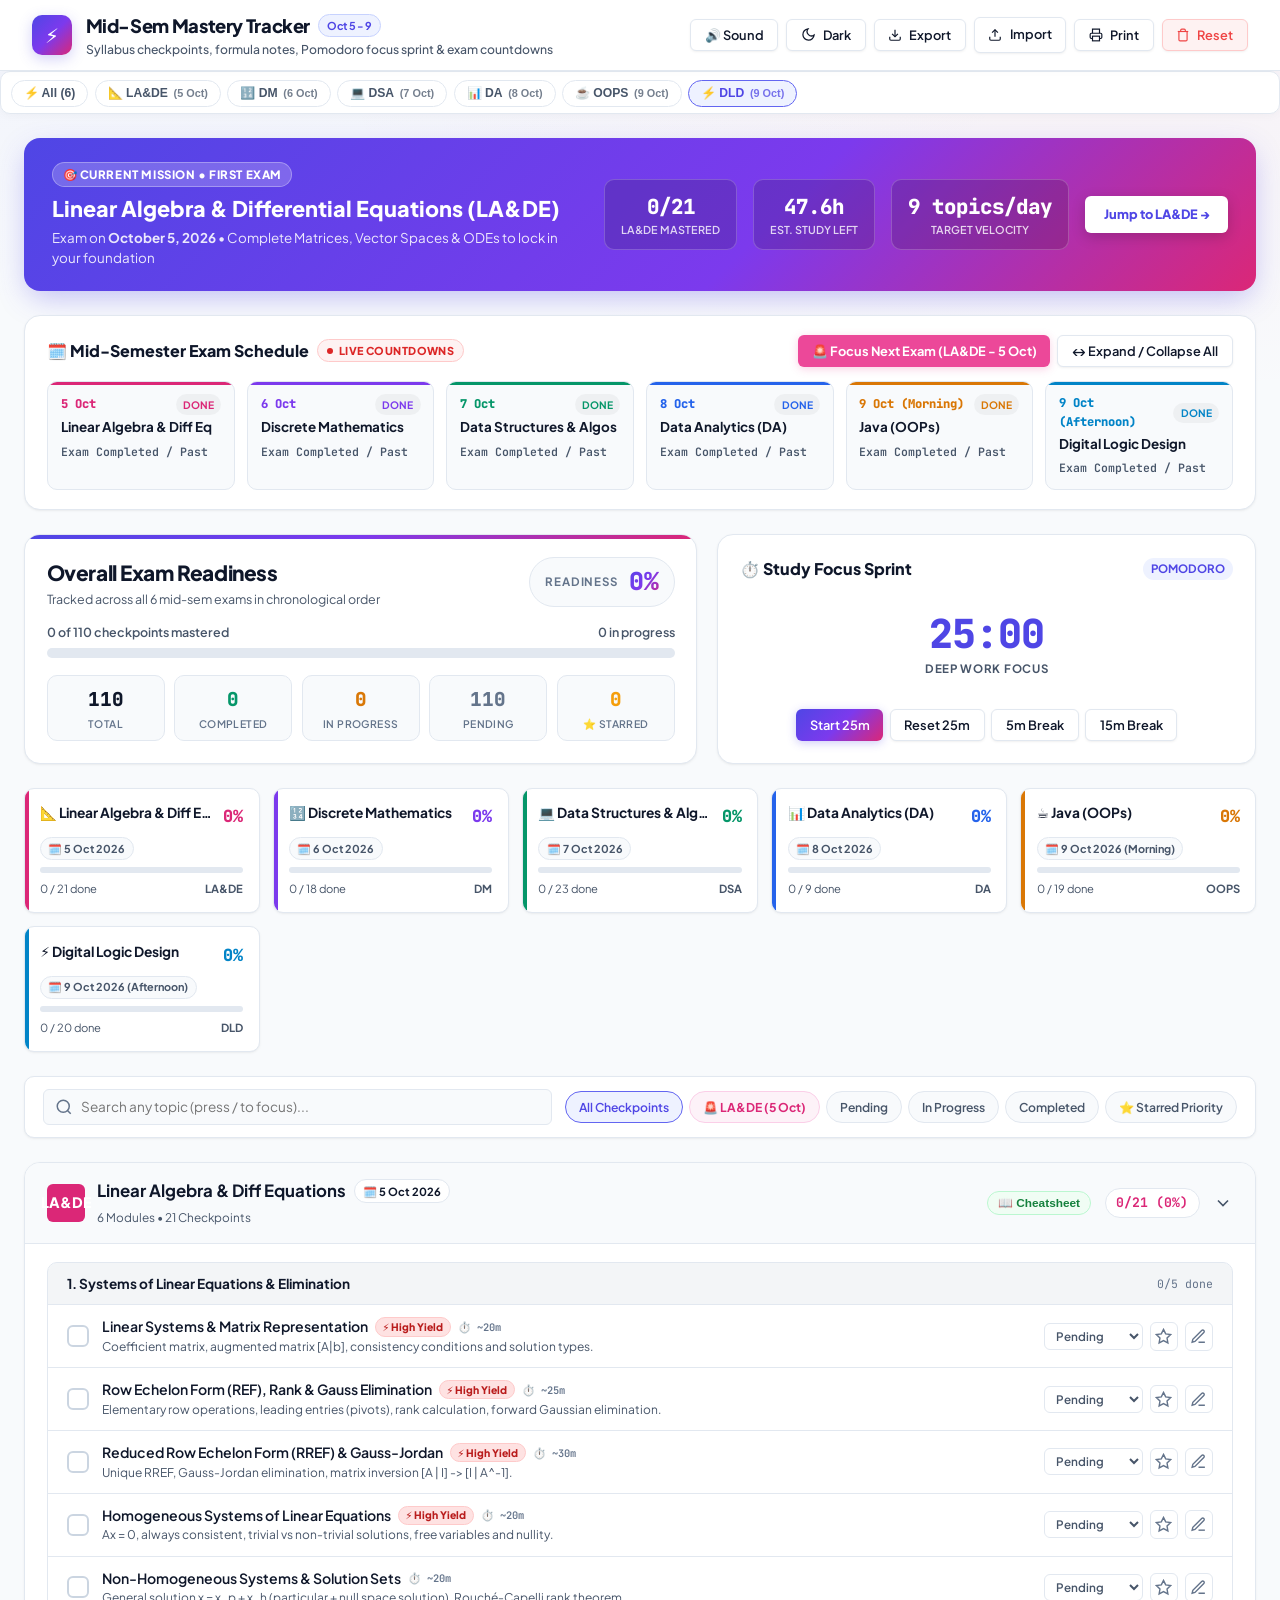
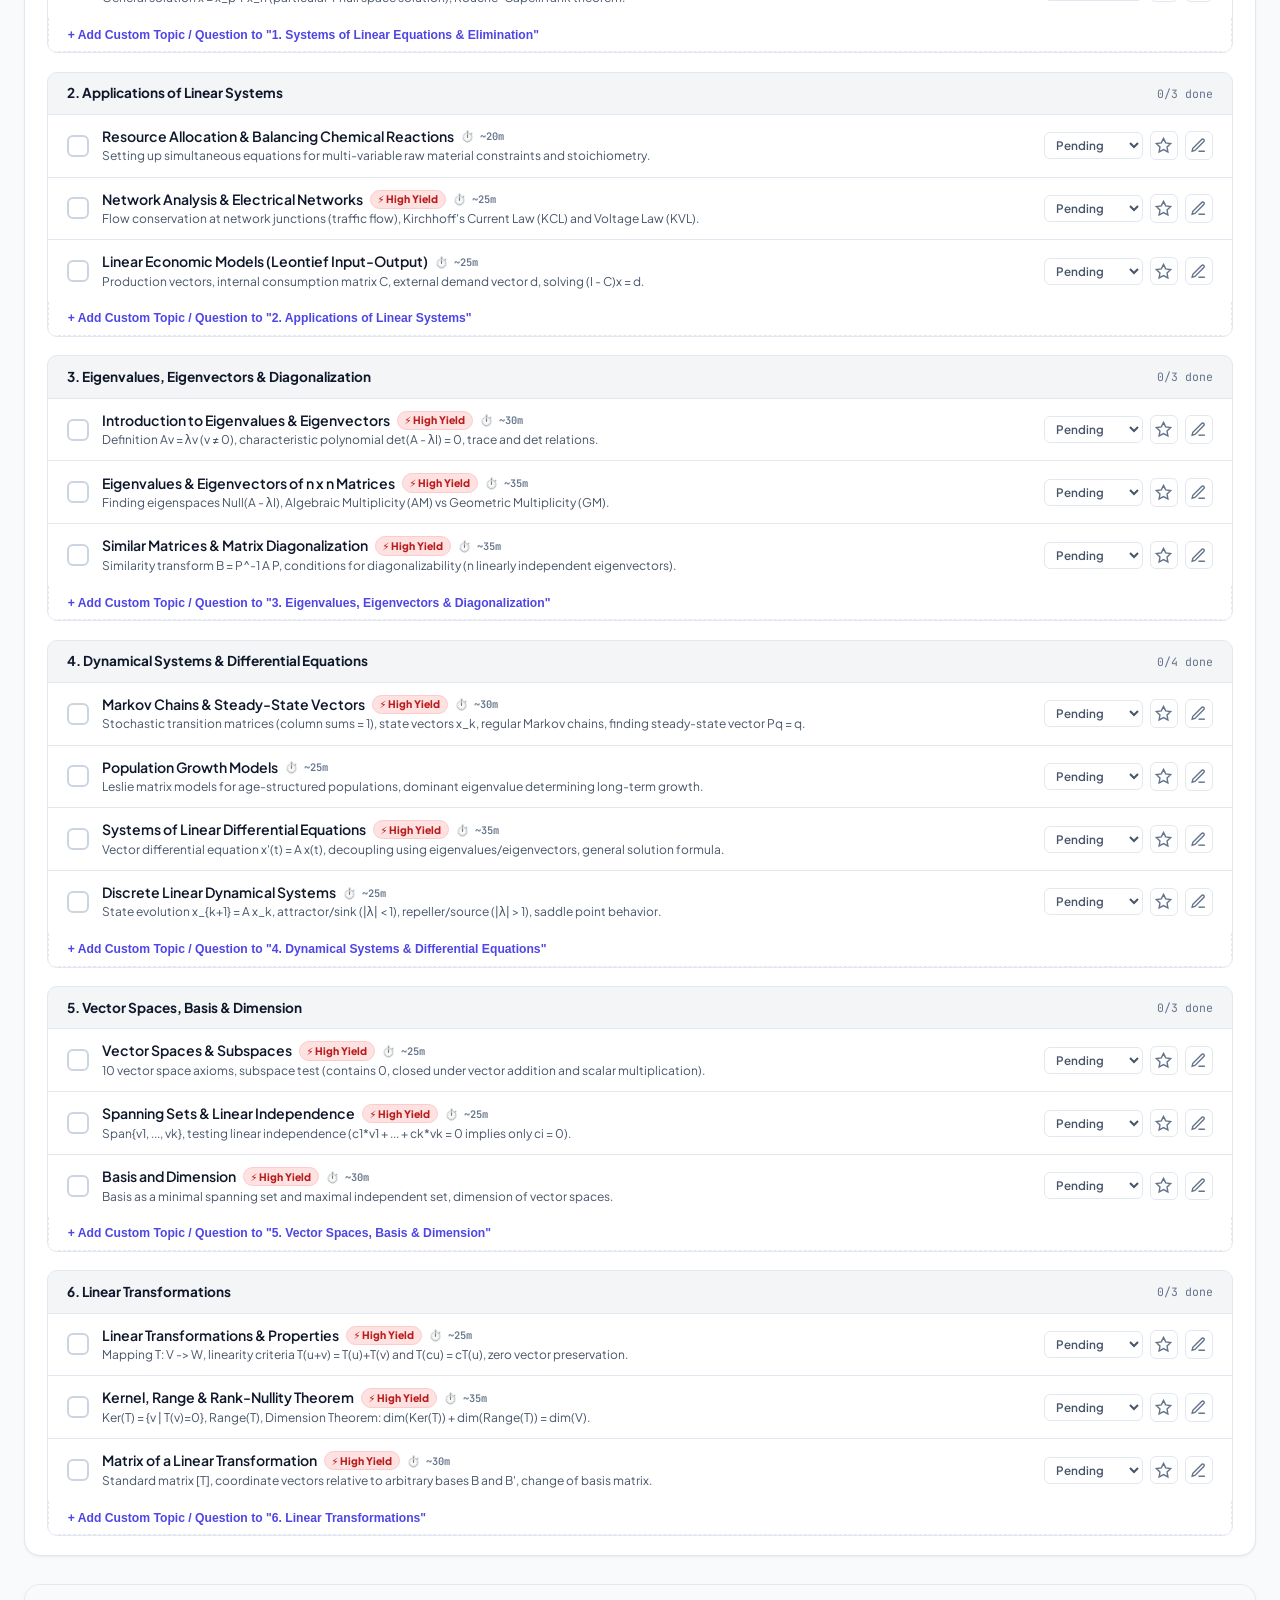
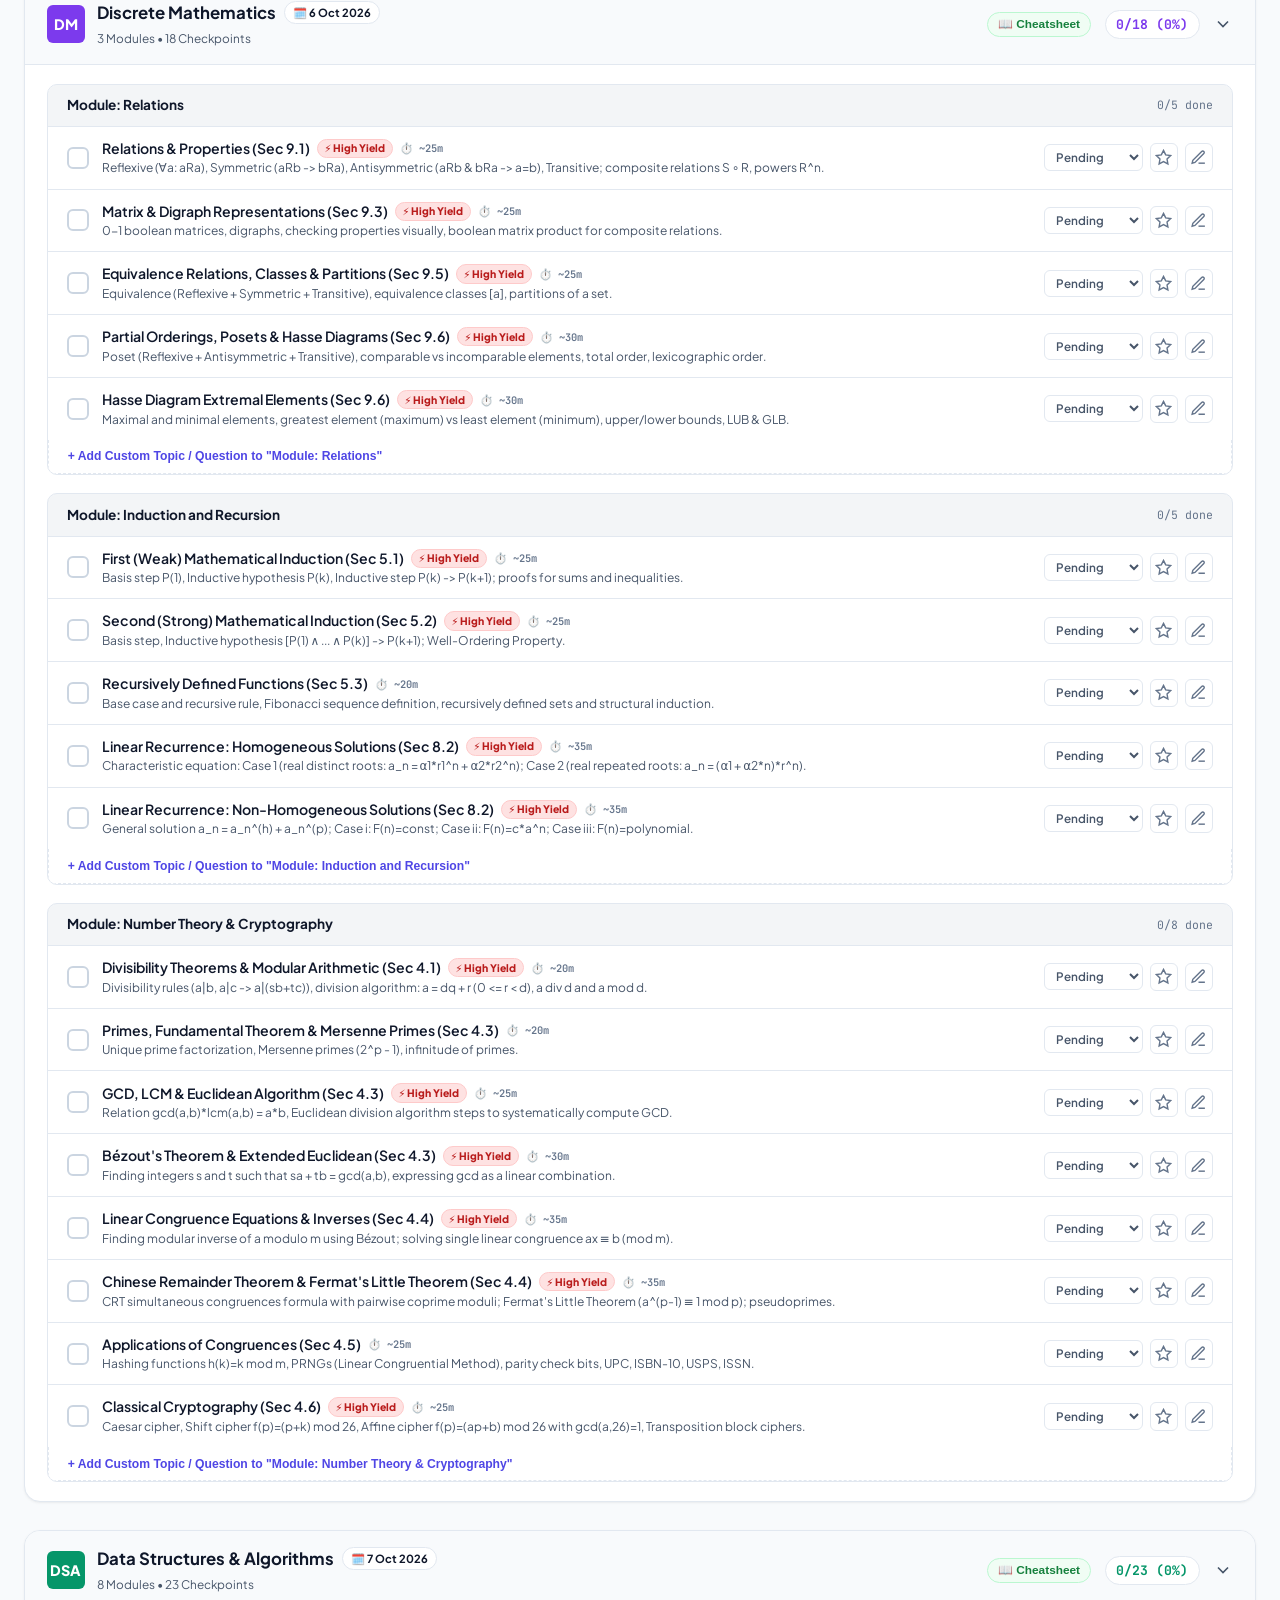
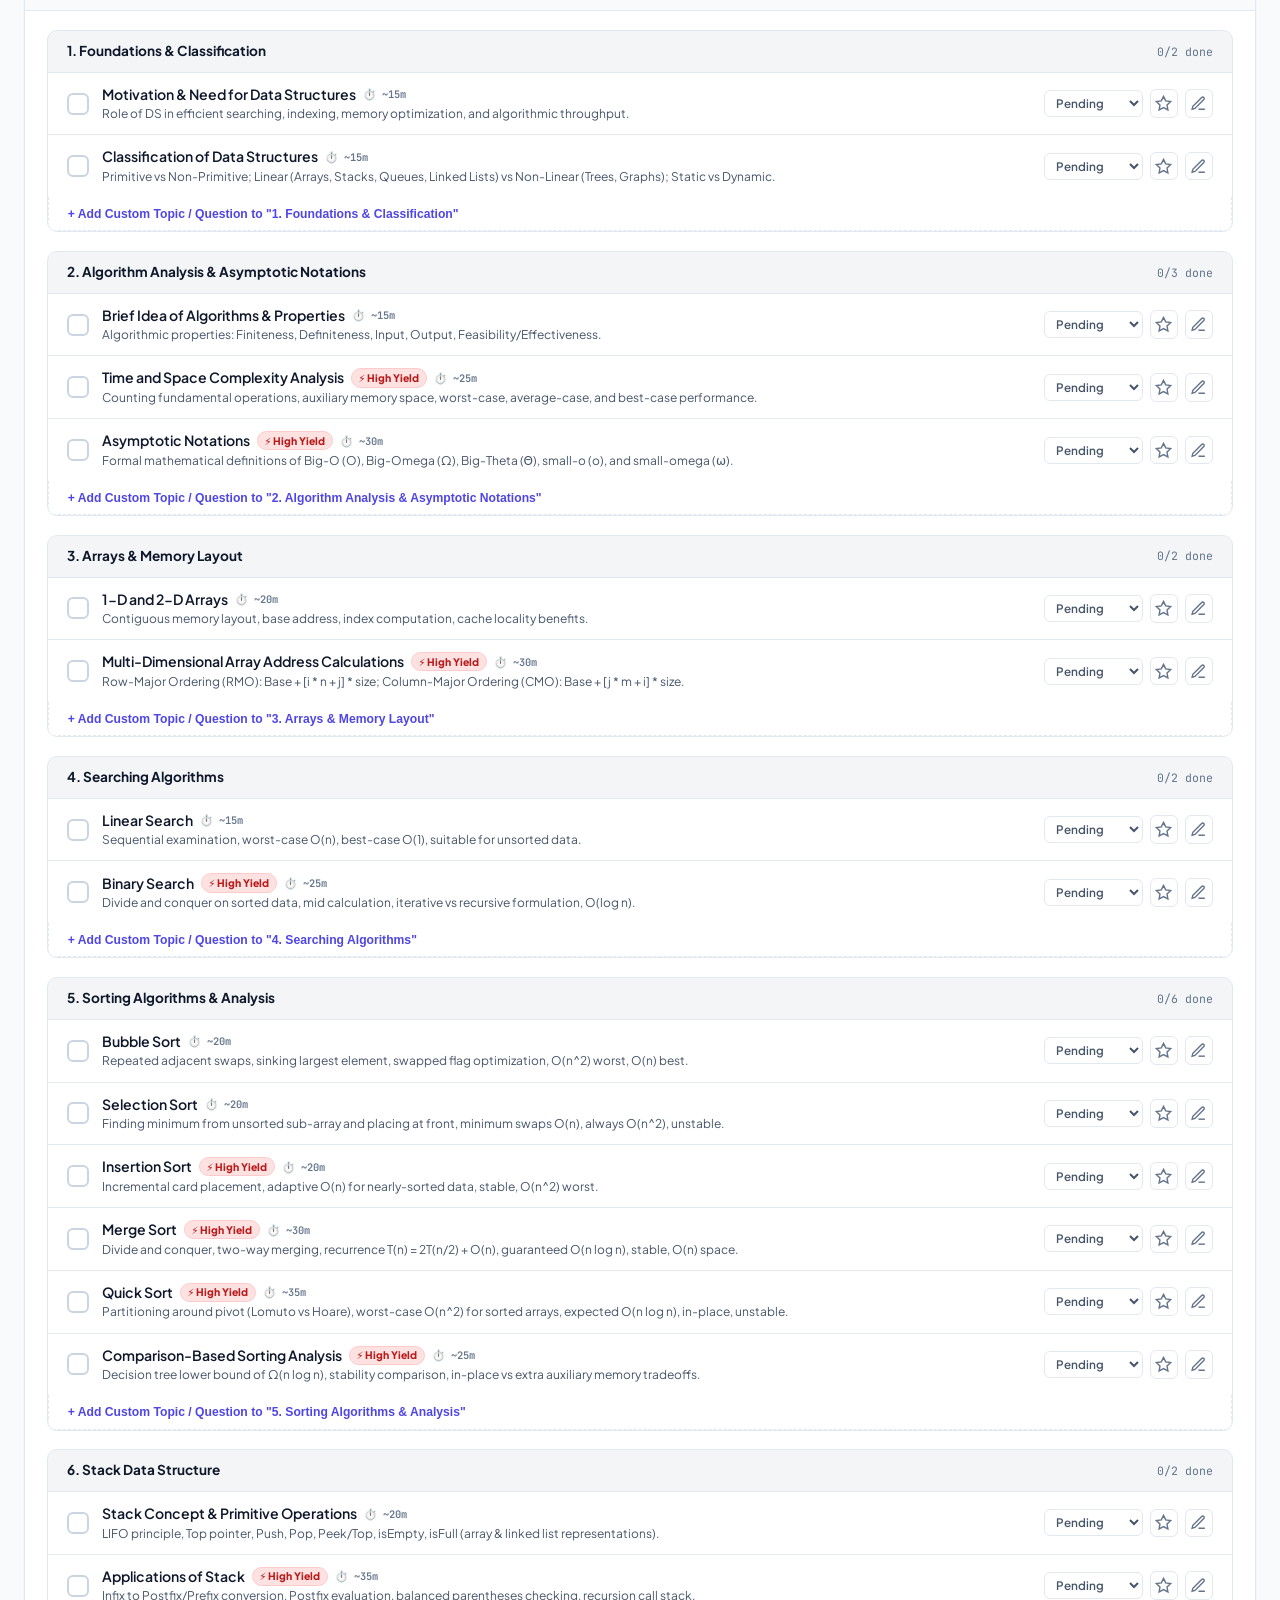
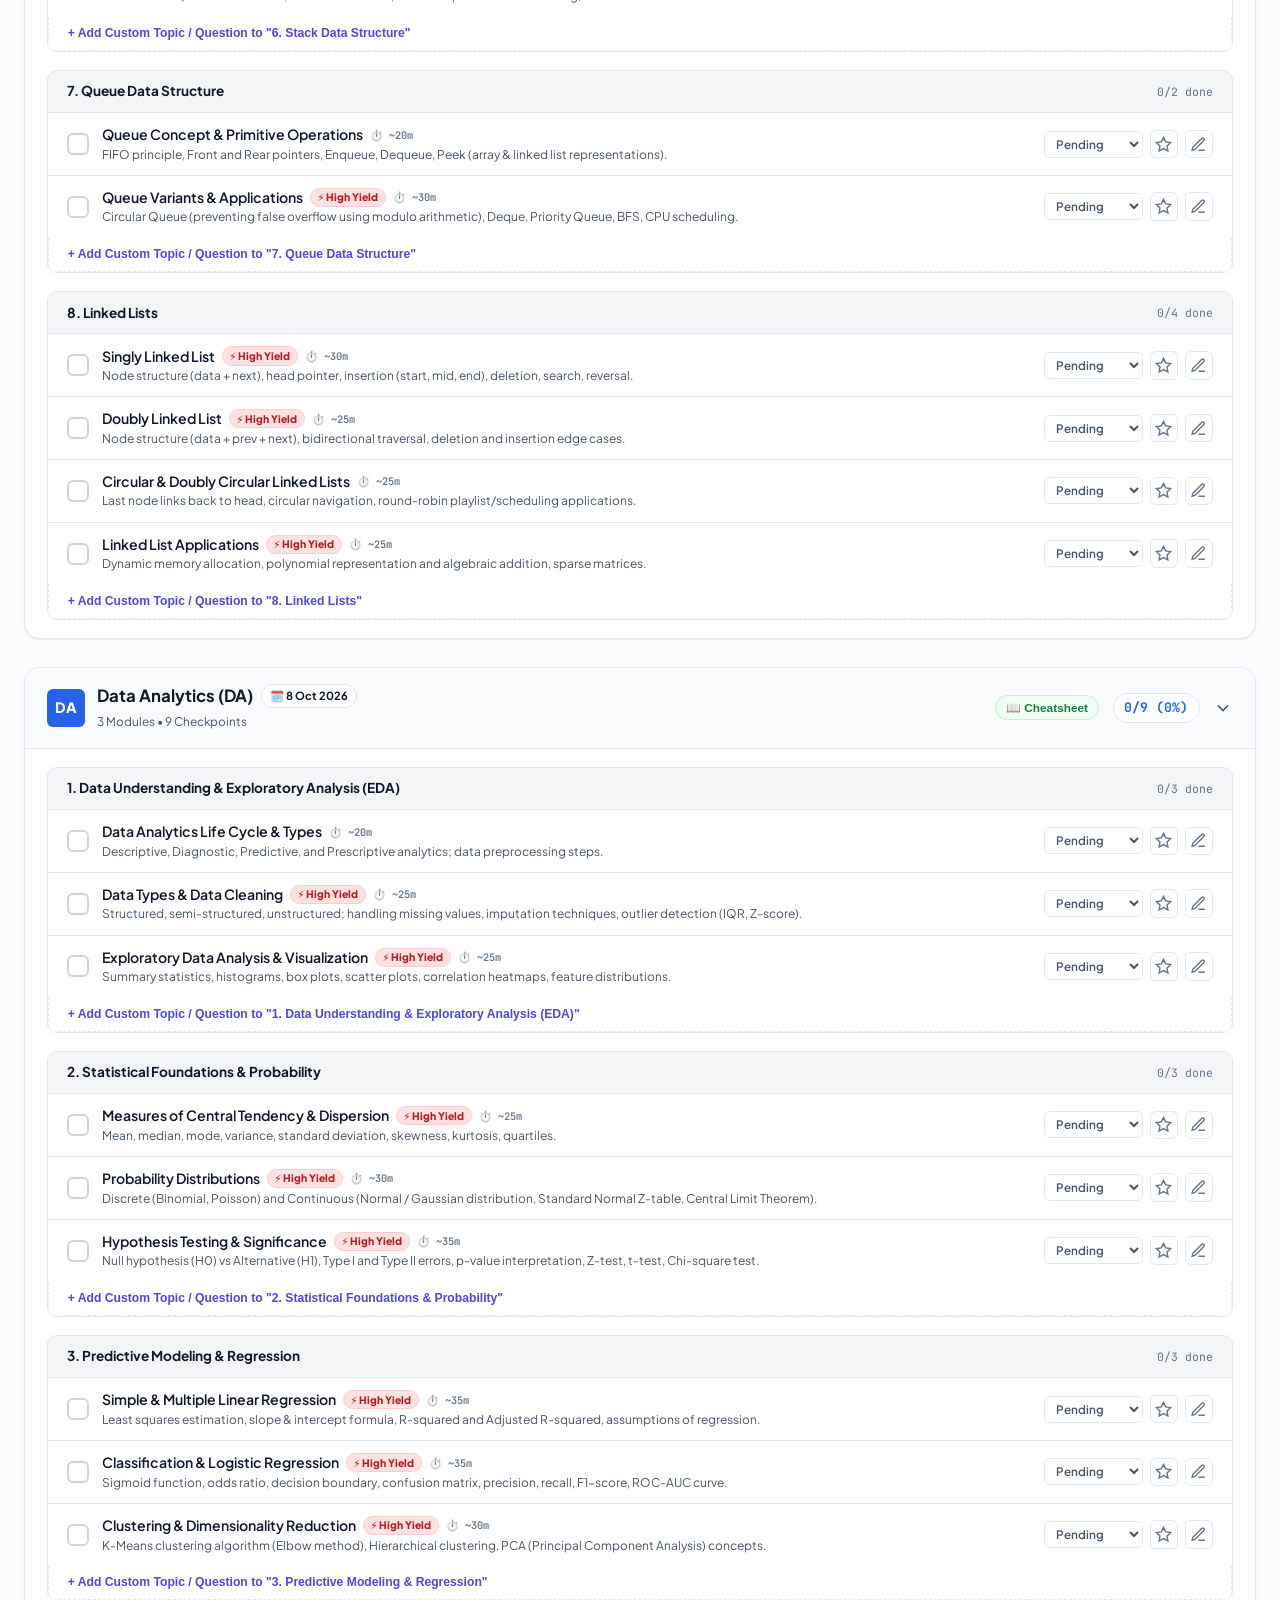
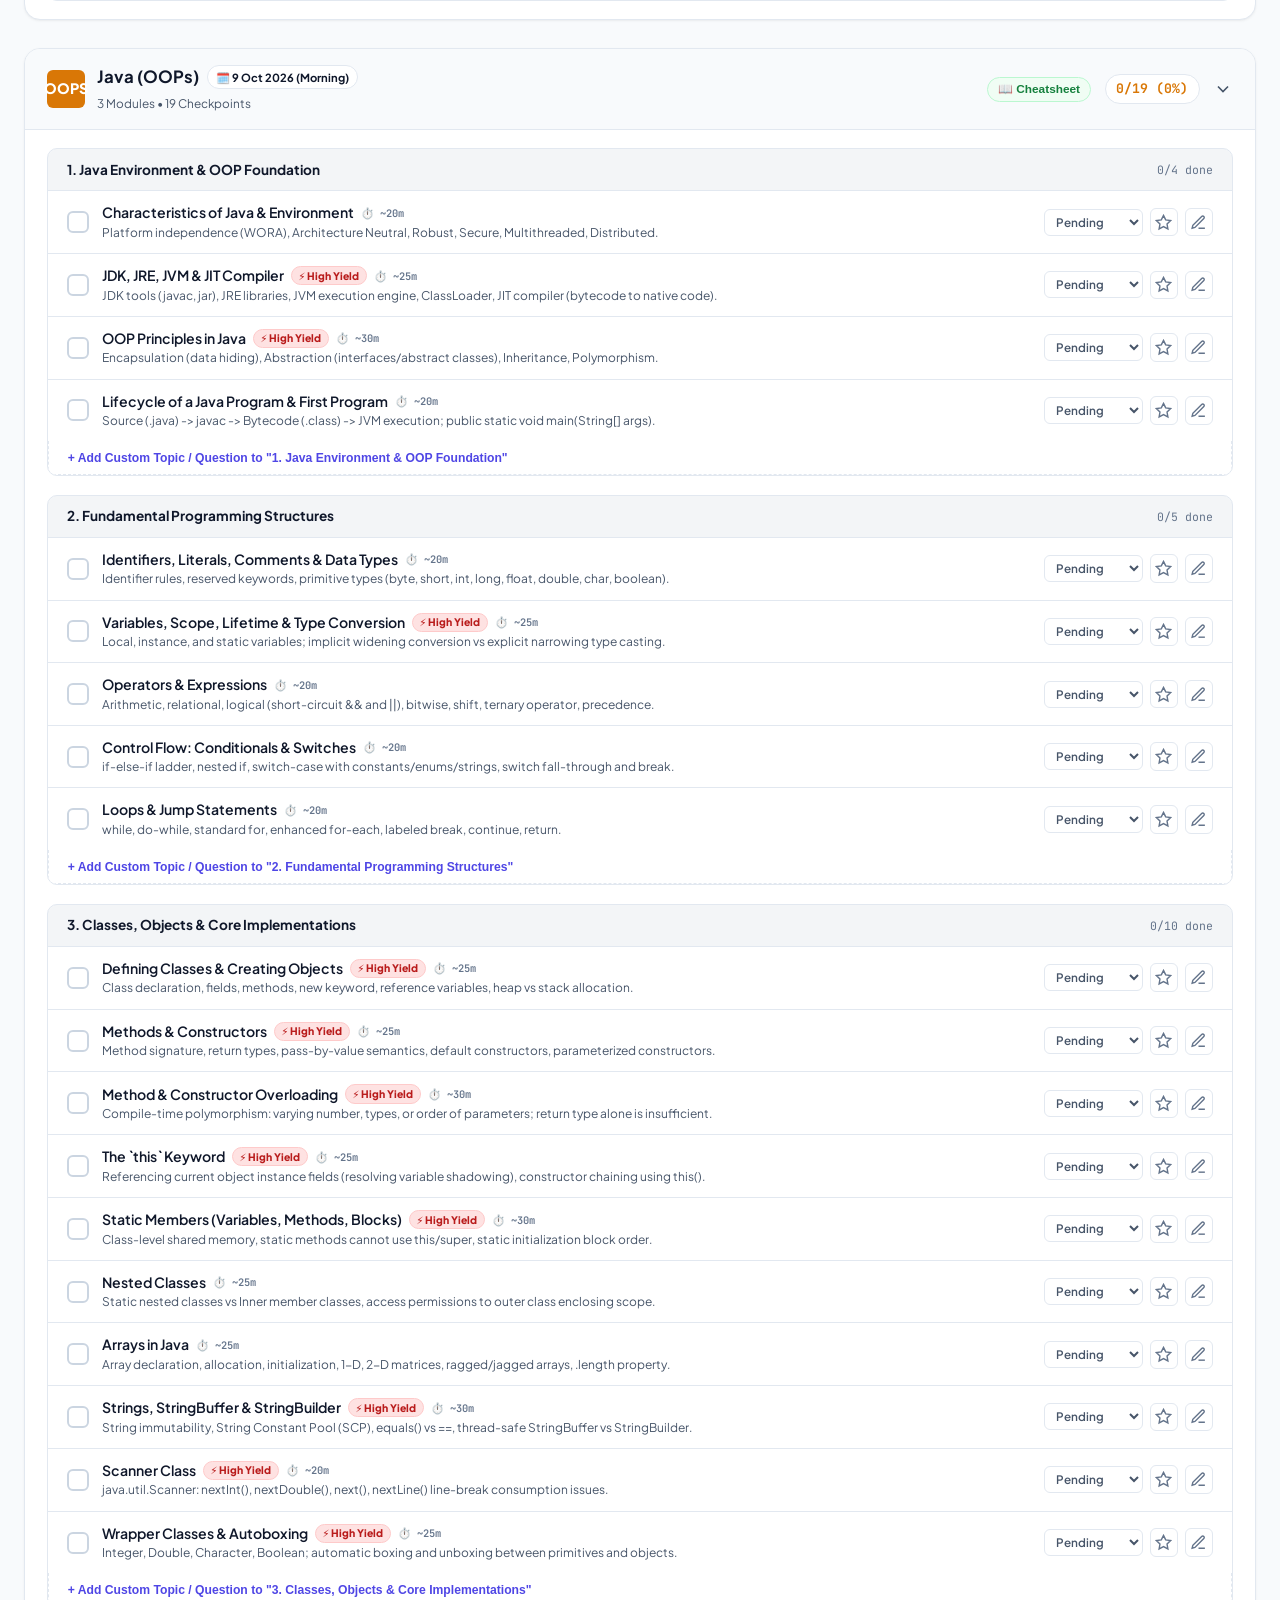
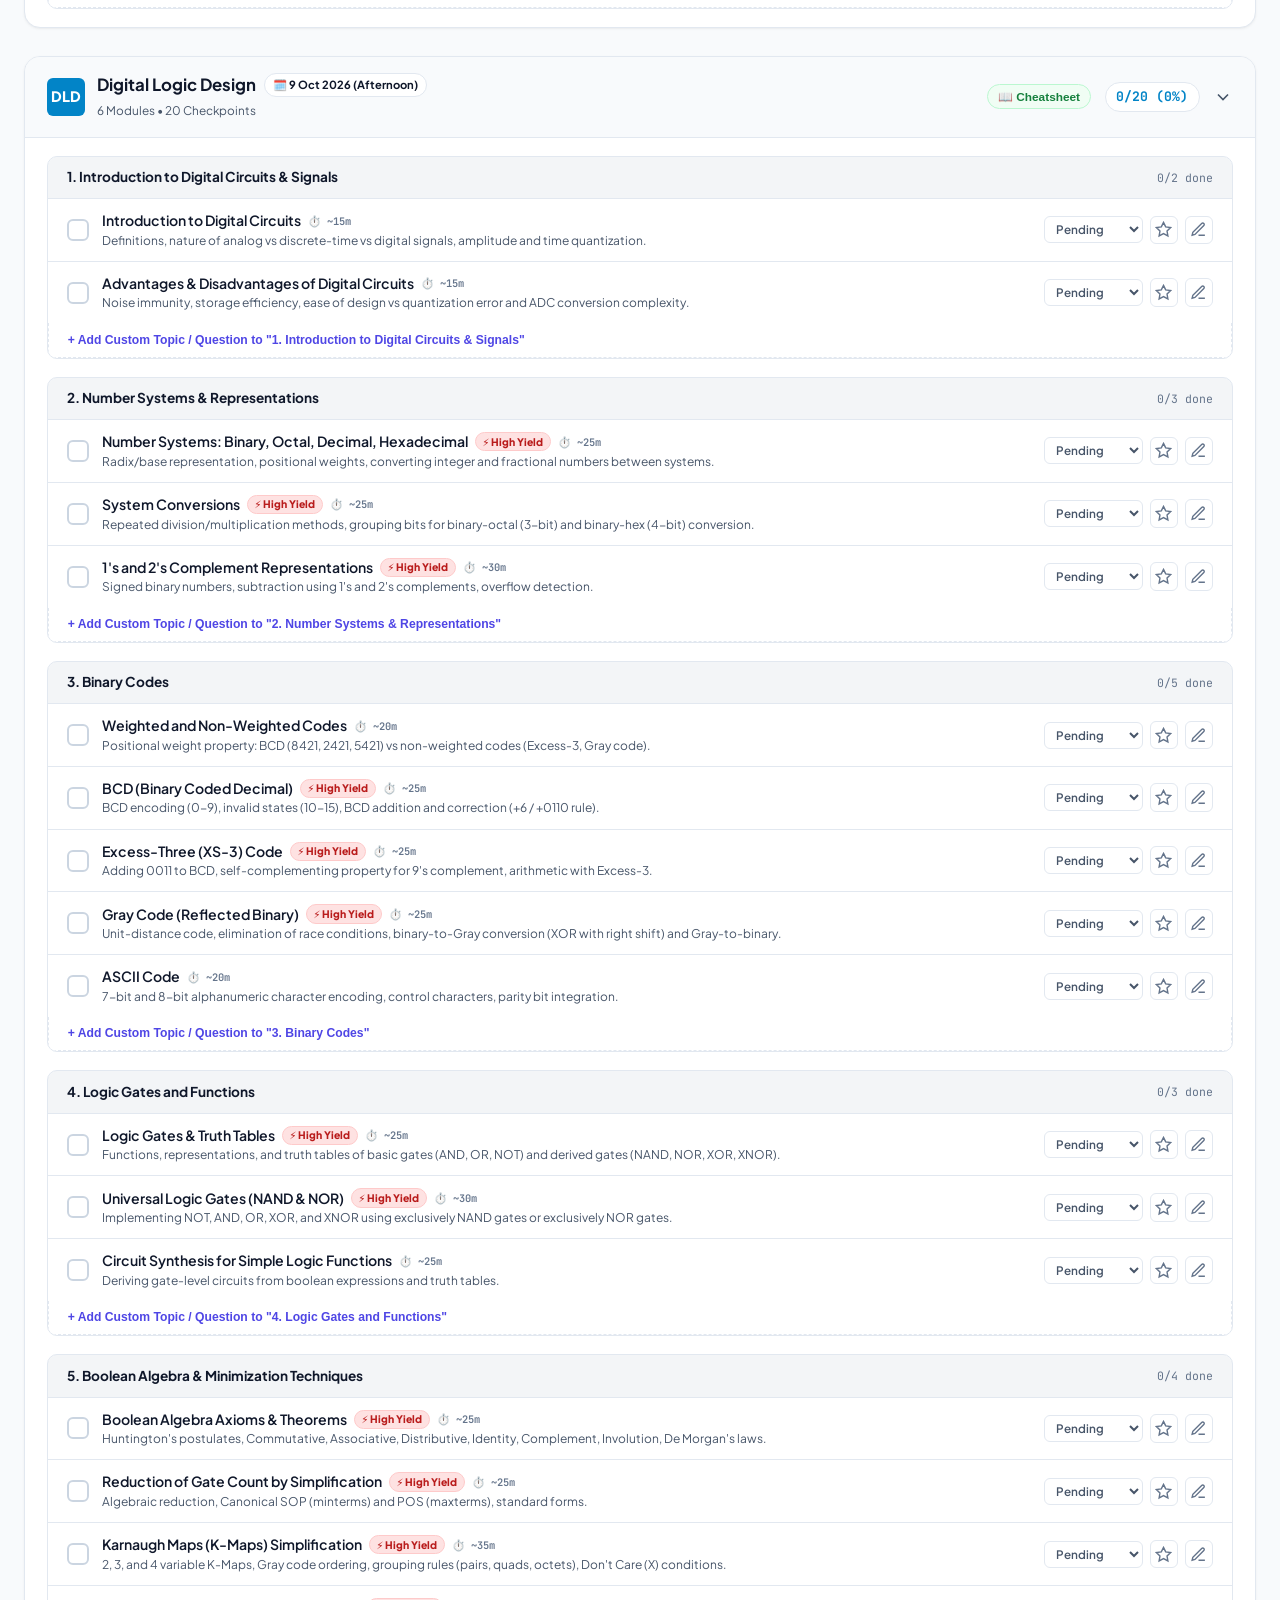
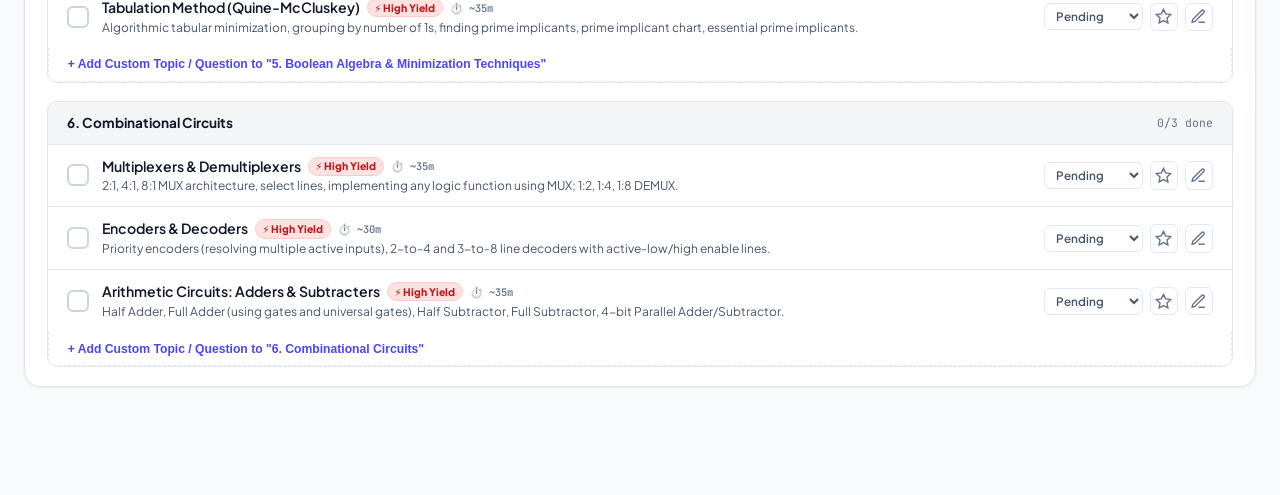
==== commit c0eb344b: "commit" ====
--- a/index.html
+++ b/index.html
@@ -13,6 +13,9 @@
 </head>
 <body>
 
+    <!-- Canvas for Confetti Milestone Celebrations -->
+    <canvas id="confettiCanvas" style="position:fixed;top:0;left:0;width:100%;height:100%;pointer-events:none;z-index:9999;"></canvas>
+
     <!-- Header Navigation -->
     <header>
         <div class="brand-wrapper">
@@ -56,7 +59,38 @@
         </div>
     </header>
 
+    <!-- Sticky Subject Quick-Jump Bar -->
+    <nav class="sticky-sub-nav" id="stickySubNav">
+        <!-- Rendered dynamically -->
+    </nav>
+
     <main class="app-container">
+
+        <!-- 🎯 NEXT EXAM BATTLE STATION BANNER -->
+        <section class="battle-station-banner">
+            <div class="battle-left">
+                <div class="battle-tag">🎯 CURRENT MISSION &bull; FIRST EXAM</div>
+                <div class="battle-title">Linear Algebra &amp; Differential Equations (LA&amp;DE)</div>
+                <div class="battle-subtitle">Exam on <strong>October 5, 2026</strong> &bull; Complete Matrices, Vector Spaces &amp; ODEs to lock in your foundation</div>
+            </div>
+            <div class="battle-right">
+                <div class="battle-stat-box">
+                    <div class="val" id="battleLadeDone">0/15</div>
+                    <div class="lbl">LA&amp;DE Mastered</div>
+                </div>
+                <div class="battle-stat-box">
+                    <div class="val" id="battleHoursLeft">0h</div>
+                    <div class="lbl">Est. Study Left</div>
+                </div>
+                <div class="battle-stat-box">
+                    <div class="val" id="battleDailyTarget">5 topics/day</div>
+                    <div class="lbl">Target Velocity</div>
+                </div>
+                <button class="btn btn-urgent" onclick="scrollToSubjectSection('lade')" style="background:#ffffff; color:#4f46e5; font-weight:800; border:none; padding:0.65rem 1.15rem; box-shadow:0 4px 14px rgba(0,0,0,0.18); cursor:pointer;">
+                    Jump to LA&amp;DE &rarr;
+                </button>
+            </div>
+        </section>
 
         <!-- 🗓️ CHRONOLOGICAL EXAM SCHEDULE TIMELINE -->
         <section class="exam-schedule-banner">
@@ -67,7 +101,7 @@
                 </h3>
                 <div style="display: flex; gap: 0.45rem; flex-wrap: wrap;">
                     <button class="btn btn-urgent" onclick="handleFilterClick('next_exam', null)">
-                        🚨 Focus Next Exam (LA&DE - 5 Oct)
+                        🚨 Focus Next Exam (LA&amp;DE - 5 Oct)
                     </button>
                     <button class="btn" onclick="toggleExpandAllSubjects()">
                         ↔️ Expand / Collapse All
@@ -164,7 +198,7 @@
 
             <div class="chips-wrap">
                 <div class="filter-chip active" onclick="handleFilterClick('all', this)">All Checkpoints</div>
-                <div class="filter-chip urgent-chip" onclick="handleFilterClick('next_exam', this)">🚨 LA&DE (5 Oct)</div>
+                <div class="filter-chip urgent-chip" onclick="handleFilterClick('next_exam', this)">🚨 LA&amp;DE (5 Oct)</div>
                 <div class="filter-chip" onclick="handleFilterClick('pending', this)">Pending</div>
                 <div class="filter-chip" onclick="handleFilterClick('in_progress', this)">In Progress</div>
                 <div class="filter-chip" onclick="handleFilterClick('done', this)">Completed</div>
@@ -203,6 +237,25 @@
         </div>
     </div>
 
+    <!-- Formula Cheatsheets Modal Drawer -->
+    <div class="modal-backdrop" id="cheatsheetModalDialog">
+        <div class="modal-dialog cheatsheet-dialog">
+            <div class="modal-header-row">
+                <div>
+                    <h3 id="cheatsheetTitle">📖 Quick Formula Cheatsheet</h3>
+                    <p>High-yield exam definitions, theorems, formulas &amp; algorithms</p>
+                </div>
+                <button class="btn-close-modal" onclick="closeCheatsheetModal()" title="Close">&times;</button>
+            </div>
+            <div class="cheatsheet-grid" id="cheatsheetGrid">
+                <!-- Dynamically populated from FORMULA_CHEATSHEETS -->
+            </div>
+            <div class="modal-buttons-row">
+                <button class="btn btn-primary" onclick="closeCheatsheetModal()">Got it</button>
+            </div>
+        </div>
+    </div>
+
     <!-- Toast Notification -->
     <div class="toast-notice" id="toastNotice">
         <svg width="18" height="18" fill="none" stroke="#059669" stroke-width="2" viewBox="0 0 24 24"><path d="M22 11.08V12a10 10 0 1 1-5.93-9.14"/><polyline points="22 4 12 14.01 9 11.01"/></svg>
--- a/style.css
+++ b/style.css
@@ -1,6 +1,6 @@
 /* ==========================================================================
-   MID-SEM EXAM PREP TRACKER - ULTRA POLISHED UI/UX DESIGN SYSTEM
-   Clean White Aesthetic with Modern Micro-interactions & Accessible Contrast
+   MID-SEM EXAM PREP TRACKER - MASTER-TIER UI/UX DESIGN SYSTEM
+   Modern Notion/Linear Clean Aesthetic, High-Yield Tags, Sticky Nav & Cheatsheets
    ========================================================================== */
 
 :root {
@@ -145,7 +145,7 @@
     z-index: 100;
     backdrop-filter: blur(20px);
     -webkit-backdrop-filter: blur(20px);
-    background: rgba(255, 255, 255, 0.92);
+    background: rgba(255, 255, 255, 0.94);
     border-bottom: 1px solid var(--border-subtle);
     padding: 0.75rem 2rem;
     display: flex;
@@ -157,7 +157,7 @@
 }
 
 [data-theme="dark"] header {
-    background: rgba(9, 13, 22, 0.92);
+    background: rgba(9, 13, 22, 0.94);
     box-shadow: 0 1px 15px rgba(0, 0, 0, 0.3);
 }
 
@@ -216,7 +216,7 @@
     flex-wrap: wrap;
 }
 
-/* Reusable Button System */
+/* Button System */
 .btn {
     display: inline-flex;
     align-items: center;
@@ -275,6 +275,23 @@
     color: #ffffff;
 }
 
+.btn-cheatsheet {
+    background: #f0fdf4;
+    color: #15803d;
+    border-color: #bbf7d0;
+}
+
+.btn-cheatsheet:hover {
+    background: #dcfce7;
+    border-color: #86efac;
+}
+
+[data-theme="dark"] .btn-cheatsheet {
+    background: rgba(22, 101, 52, 0.2);
+    color: #4ade80;
+    border-color: rgba(74, 222, 128, 0.3);
+}
+
 .btn-danger {
     color: #ef4444;
     border-color: #fecaca;
@@ -291,13 +308,71 @@
 }
 
 /* ==========================================================================
-   APP CONTAINER
+   APP CONTAINER & STICKY SUBJECT JUMP NAV
    ========================================================================== */
 
 .app-container {
     max-width: 1400px;
-    margin: 1.5rem auto;
+    margin: 1.25rem auto;
     padding: 0 1.5rem;
+}
+
+.sticky-sub-nav {
+    position: sticky;
+    top: 61px;
+    z-index: 90;
+    background: rgba(255, 255, 255, 0.95);
+    backdrop-filter: blur(16px);
+    border: 1px solid var(--border-subtle);
+    border-radius: var(--radius-md);
+    padding: 0.45rem 0.6rem;
+    margin-bottom: 1.5rem;
+    display: flex;
+    align-items: center;
+    gap: 0.4rem;
+    overflow-x: auto;
+    box-shadow: 0 2px 10px rgba(15, 23, 42, 0.03);
+}
+
+[data-theme="dark"] .sticky-sub-nav {
+    background: rgba(9, 13, 22, 0.95);
+    box-shadow: 0 2px 15px rgba(0, 0, 0, 0.3);
+}
+
+.sticky-sub-nav::-webkit-scrollbar {
+    height: 4px;
+}
+.sticky-sub-nav::-webkit-scrollbar-thumb {
+    background: var(--border-hover);
+    border-radius: var(--radius-full);
+}
+
+.nav-pill-btn {
+    display: inline-flex;
+    align-items: center;
+    gap: 0.35rem;
+    padding: 0.35rem 0.75rem;
+    border-radius: var(--radius-full);
+    font-size: 0.76rem;
+    font-weight: 700;
+    border: 1px solid var(--border-subtle);
+    background: var(--bg-surface);
+    color: var(--text-secondary);
+    cursor: pointer;
+    white-space: nowrap;
+    transition: all var(--transition-fast);
+}
+
+.nav-pill-btn:hover {
+    color: var(--text-main);
+    border-color: var(--border-hover);
+    transform: translateY(-1px);
+}
+
+.nav-pill-btn.active-pill {
+    background: #eef2ff;
+    border-color: #6366f1;
+    color: #4f46e5;
 }
 
 /* ==========================================================================
@@ -308,8 +383,8 @@
     background: var(--bg-surface);
     border: 1px solid var(--border-subtle);
     border-radius: var(--radius-lg);
-    padding: 1.25rem 1.4rem;
-    margin-bottom: 1.75rem;
+    padding: 1.2rem 1.4rem;
+    margin-bottom: 1.5rem;
     box-shadow: var(--card-shadow);
 }
 
@@ -317,7 +392,7 @@
     display: flex;
     justify-content: space-between;
     align-items: center;
-    margin-bottom: 0.9rem;
+    margin-bottom: 0.85rem;
     gap: 1rem;
     flex-wrap: wrap;
 }
@@ -374,7 +449,7 @@
     background: var(--bg-subtle);
     border: 1px solid var(--border-subtle);
     border-radius: var(--radius-md);
-    padding: 0.85rem;
+    padding: 0.8rem;
     cursor: pointer;
     transition: all var(--transition-fast);
     position: relative;
@@ -431,10 +506,10 @@
 }
 
 .timeline-subject-name {
-    font-size: 0.85rem;
+    font-size: 0.84rem;
     font-weight: 700;
     line-height: 1.25;
-    margin-bottom: 0.45rem;
+    margin-bottom: 0.4rem;
     color: var(--text-main);
     white-space: nowrap;
     overflow: hidden;
@@ -449,6 +524,103 @@
 }
 
 /* ==========================================================================
+   BATTLE STATION HERO CARD & STUDY PACER
+   ========================================================================== */
+
+.battle-station-banner {
+    background: linear-gradient(135deg, #4f46e5 0%, #7c3aed 60%, #db2777 100%);
+    border-radius: var(--radius-lg);
+    padding: 1.4rem 1.75rem;
+    color: #ffffff;
+    margin-bottom: 1.5rem;
+    display: flex;
+    justify-content: space-between;
+    align-items: center;
+    gap: 1.5rem;
+    flex-wrap: wrap;
+    box-shadow: 0 10px 30px -5px rgba(79, 70, 229, 0.35);
+}
+
+.battle-left {
+    flex: 1;
+    min-width: 280px;
+}
+
+.battle-tag {
+    display: inline-flex;
+    align-items: center;
+    gap: 0.4rem;
+    background: rgba(255, 255, 255, 0.2);
+    border: 1px solid rgba(255, 255, 255, 0.3);
+    padding: 0.2rem 0.6rem;
+    border-radius: var(--radius-full);
+    font-size: 0.72rem;
+    font-weight: 800;
+    letter-spacing: 0.05em;
+    margin-bottom: 0.5rem;
+    text-transform: uppercase;
+}
+
+.battle-title {
+    font-size: 1.35rem;
+    font-weight: 800;
+    line-height: 1.25;
+    margin-bottom: 0.35rem;
+}
+
+.battle-subtitle {
+    font-size: 0.84rem;
+    color: rgba(255, 255, 255, 0.88);
+}
+
+.battle-right {
+    display: flex;
+    align-items: center;
+    gap: 1rem;
+    flex-wrap: wrap;
+}
+
+.battle-stat-box {
+    background: rgba(0, 0, 0, 0.15);
+    border: 1px solid rgba(255, 255, 255, 0.2);
+    border-radius: var(--radius-md);
+    padding: 0.65rem 1rem;
+    text-align: center;
+}
+
+.battle-stat-box .val {
+    font-size: 1.3rem;
+    font-weight: 800;
+    font-family: 'JetBrains Mono', monospace;
+}
+
+.battle-stat-box .lbl {
+    font-size: 0.68rem;
+    text-transform: uppercase;
+    font-weight: 600;
+    color: rgba(255, 255, 255, 0.8);
+}
+
+.btn-battle-action {
+    background: #ffffff;
+    color: #4f46e5;
+    font-weight: 800;
+    font-size: 0.84rem;
+    padding: 0.65rem 1.25rem;
+    border-radius: var(--radius-sm);
+    border: none;
+    cursor: pointer;
+    box-shadow: 0 4px 12px rgba(0, 0, 0, 0.15);
+    transition: all var(--transition-fast);
+}
+
+.btn-battle-action:hover {
+    background: #f8fafc;
+    transform: translateY(-2px);
+    box-shadow: 0 6px 18px rgba(0, 0, 0, 0.2);
+}
+
+/* ==========================================================================
    DASHBOARD HERO: OVERALL STATS + POMODORO SPRINT TIMER
    ========================================================================== */
 
@@ -456,7 +628,7 @@
     display: grid;
     grid-template-columns: 1.25fr 1fr;
     gap: 1.25rem;
-    margin-bottom: 1.75rem;
+    margin-bottom: 1.5rem;
 }
 
 @media (max-width: 992px) {
@@ -469,7 +641,7 @@
     background: var(--bg-surface);
     border: 1px solid var(--border-subtle);
     border-radius: var(--radius-lg);
-    padding: 1.4rem;
+    padding: 1.35rem;
     box-shadow: var(--card-shadow);
     display: flex;
     flex-direction: column;
@@ -492,20 +664,20 @@
     display: flex;
     justify-content: space-between;
     align-items: flex-start;
-    margin-bottom: 1rem;
+    margin-bottom: 0.85rem;
     gap: 0.75rem;
     flex-wrap: wrap;
 }
 
 .readiness-title h2 {
-    font-size: 1.35rem;
+    font-size: 1.3rem;
     font-weight: 800;
     letter-spacing: -0.02em;
     color: var(--text-main);
 }
 
 .readiness-title p {
-    font-size: 0.8rem;
+    font-size: 0.78rem;
     color: var(--text-secondary);
     margin-top: 0.15rem;
 }
@@ -516,12 +688,12 @@
     gap: 0.65rem;
     background: var(--bg-subtle);
     border: 1px solid var(--border-subtle);
-    padding: 0.35rem 1rem;
+    padding: 0.35rem 0.95rem;
     border-radius: var(--radius-full);
 }
 
 .percentage-gauge .gauge-value {
-    font-size: 1.6rem;
+    font-size: 1.55rem;
     font-weight: 800;
     font-family: 'JetBrains Mono', monospace;
     background: var(--brand-gradient);
@@ -530,7 +702,7 @@
 }
 
 .master-progress-wrap {
-    margin-bottom: 1.15rem;
+    margin-bottom: 1.1rem;
 }
 
 .progress-info-row {
@@ -563,15 +735,15 @@
 
 .stat-tiles-row {
     display: grid;
-    grid-template-columns: repeat(auto-fit, minmax(95px, 1fr));
-    gap: 0.65rem;
+    grid-template-columns: repeat(auto-fit, minmax(90px, 1fr));
+    gap: 0.6rem;
 }
 
 .stat-tile {
     background: var(--bg-subtle);
     border: 1px solid var(--border-subtle);
     border-radius: var(--radius-md);
-    padding: 0.6rem 0.65rem;
+    padding: 0.55rem 0.65rem;
     text-align: center;
     transition: all var(--transition-fast);
 }
@@ -583,7 +755,7 @@
 }
 
 .stat-tile .num {
-    font-size: 1.25rem;
+    font-size: 1.2rem;
     font-weight: 800;
     font-family: 'JetBrains Mono', monospace;
     margin-bottom: 0.1rem;
@@ -591,7 +763,7 @@
 }
 
 .stat-tile .lbl {
-    font-size: 0.66rem;
+    font-size: 0.65rem;
     font-weight: 600;
     color: var(--text-muted);
     text-transform: uppercase;
@@ -606,7 +778,7 @@
     background: var(--bg-surface);
     border: 1px solid var(--border-subtle);
     border-radius: var(--radius-lg);
-    padding: 1.4rem;
+    padding: 1.35rem;
     box-shadow: var(--card-shadow);
     display: flex;
     flex-direction: column;
@@ -629,11 +801,11 @@
 
 .timer-display {
     text-align: center;
-    margin: 0.75rem 0;
+    margin: 0.6rem 0;
 }
 
 .timer-digits {
-    font-size: 2.6rem;
+    font-size: 2.5rem;
     font-weight: 800;
     font-family: 'JetBrains Mono', monospace;
     color: #4f46e5;
@@ -647,12 +819,12 @@
     font-weight: 700;
     text-transform: uppercase;
     letter-spacing: 0.06em;
-    margin-top: 0.25rem;
+    margin-top: 0.2rem;
 }
 
 .timer-controls {
     display: flex;
-    gap: 0.45rem;
+    gap: 0.4rem;
     justify-content: center;
     flex-wrap: wrap;
 }
@@ -663,16 +835,16 @@
 
 .subject-cards-grid {
     display: grid;
-    grid-template-columns: repeat(auto-fit, minmax(205px, 1fr));
+    grid-template-columns: repeat(auto-fit, minmax(200px, 1fr));
     gap: 0.85rem;
-    margin-bottom: 1.75rem;
+    margin-bottom: 1.5rem;
 }
 
 .subject-mini-card {
     background: var(--bg-surface);
     border: 1px solid var(--border-subtle);
     border-radius: var(--radius-md);
-    padding: 1rem;
+    padding: 0.95rem;
     box-shadow: var(--card-shadow);
     cursor: pointer;
     transition: all var(--transition-normal);
@@ -700,11 +872,11 @@
     display: flex;
     justify-content: space-between;
     align-items: flex-start;
-    margin-bottom: 0.4rem;
+    margin-bottom: 0.35rem;
 }
 
 .sub-card-title {
-    font-size: 0.88rem;
+    font-size: 0.86rem;
     font-weight: 700;
     line-height: 1.3;
     color: var(--text-main);
@@ -715,20 +887,20 @@
 }
 
 .sub-card-pct {
-    font-size: 1.1rem;
+    font-size: 1.05rem;
     font-weight: 800;
     font-family: 'JetBrains Mono', monospace;
 }
 
 .sub-exam-date-pill {
-    font-size: 0.7rem;
+    font-size: 0.68rem;
     font-weight: 700;
-    padding: 0.15rem 0.5rem;
+    padding: 0.15rem 0.45rem;
     border-radius: var(--radius-full);
     background: var(--bg-subtle);
     border: 1px solid var(--border-subtle);
     display: inline-block;
-    margin-bottom: 0.5rem;
+    margin-bottom: 0.45rem;
     color: var(--text-secondary);
 }
 
@@ -737,7 +909,7 @@
     background: #e2e8f0;
     border-radius: var(--radius-full);
     overflow: hidden;
-    margin-bottom: 0.45rem;
+    margin-bottom: 0.4rem;
 }
 
 [data-theme="dark"] .sub-card-track {
@@ -754,7 +926,7 @@
 .sub-card-meta {
     display: flex;
     justify-content: space-between;
-    font-size: 0.72rem;
+    font-size: 0.7rem;
     color: var(--text-secondary);
 }
 
@@ -771,7 +943,7 @@
     align-items: center;
     justify-content: space-between;
     gap: 0.85rem;
-    margin-bottom: 1.75rem;
+    margin-bottom: 1.5rem;
     flex-wrap: wrap;
     box-shadow: var(--card-shadow);
 }
@@ -859,7 +1031,7 @@
    ========================================================================== */
 
 .subject-section {
-    margin-bottom: 2rem;
+    margin-bottom: 1.75rem;
     background: var(--bg-surface);
     border: 1px solid var(--border-subtle);
     border-radius: var(--radius-lg);
@@ -869,7 +1041,7 @@
 }
 
 .subject-header {
-    padding: 1rem 1.4rem;
+    padding: 0.95rem 1.35rem;
     background: var(--bg-subtle);
     border-bottom: 1px solid var(--border-subtle);
     display: flex;
@@ -906,7 +1078,7 @@
 }
 
 .subject-header-title h3 {
-    font-size: 1.1rem;
+    font-size: 1.05rem;
     font-weight: 700;
     color: var(--text-main);
     display: flex;
@@ -926,24 +1098,50 @@
 }
 
 .sub-meta-info {
-    font-size: 0.75rem;
+    font-size: 0.74rem;
     color: var(--text-secondary);
 }
 
 .subject-header-meta {
     display: flex;
     align-items: center;
-    gap: 1rem;
+    gap: 0.85rem;
 }
 
 .subject-score-badge {
     font-family: 'JetBrains Mono', monospace;
     font-weight: 700;
-    font-size: 0.84rem;
-    padding: 0.28rem 0.7rem;
+    font-size: 0.82rem;
+    padding: 0.25rem 0.65rem;
     border-radius: var(--radius-full);
     background: var(--bg-surface);
     border: 1px solid var(--border-subtle);
+}
+
+.btn-open-cheatsheet {
+    font-size: 0.74rem;
+    font-weight: 700;
+    padding: 0.28rem 0.65rem;
+    border-radius: var(--radius-full);
+    border: 1px solid #bbf7d0;
+    background: #f0fdf4;
+    color: #15803d;
+    cursor: pointer;
+    display: inline-flex;
+    align-items: center;
+    gap: 0.3rem;
+    transition: all var(--transition-fast);
+}
+
+.btn-open-cheatsheet:hover {
+    background: #dcfce7;
+    transform: translateY(-1px);
+}
+
+[data-theme="dark"] .btn-open-cheatsheet {
+    background: rgba(22, 101, 52, 0.2);
+    color: #4ade80;
+    border-color: rgba(74, 222, 128, 0.3);
 }
 
 .chevron-icon {
@@ -1091,7 +1289,37 @@
     font-weight: 600;
     line-height: 1.35;
     color: var(--text-main);
+    display: flex;
+    align-items: center;
+    gap: 0.45rem;
+    flex-wrap: wrap;
     transition: all var(--transition-fast);
+}
+
+.badge-high-yield {
+    font-size: 0.65rem;
+    font-weight: 800;
+    background: #fee2e2;
+    color: #b91c1c;
+    border: 1px solid #fecaca;
+    padding: 0.1rem 0.4rem;
+    border-radius: var(--radius-full);
+    display: inline-flex;
+    align-items: center;
+    gap: 0.2rem;
+}
+
+[data-theme="dark"] .badge-high-yield {
+    background: rgba(185, 28, 28, 0.2);
+    color: #fca5a5;
+    border-color: rgba(252, 165, 165, 0.3);
+}
+
+.badge-minutes {
+    font-size: 0.65rem;
+    font-weight: 600;
+    color: var(--text-muted);
+    font-family: 'JetBrains Mono', monospace;
 }
 
 .topic-row.status-done .topic-heading {
@@ -1200,7 +1428,74 @@
 }
 
 /* ==========================================================================
-   MODAL & TOAST
+   FORMULA CHEATSHEET MODAL
+   ========================================================================== */
+
+.cheatsheet-dialog {
+    max-width: 780px !important;
+    max-height: 85vh;
+    overflow-y: auto;
+}
+
+.cheatsheet-grid {
+    display: flex;
+    flex-direction: column;
+    gap: 0.85rem;
+    margin-top: 1rem;
+}
+
+.formula-card {
+    background: var(--bg-subtle);
+    border: 1px solid var(--border-subtle);
+    border-radius: var(--radius-md);
+    padding: 1rem;
+    transition: all var(--transition-fast);
+}
+
+.formula-card:hover {
+    background: var(--bg-surface);
+    border-color: var(--border-hover);
+}
+
+.formula-card-top {
+    display: flex;
+    justify-content: space-between;
+    align-items: center;
+    margin-bottom: 0.45rem;
+}
+
+.formula-card-title {
+    font-size: 0.9rem;
+    font-weight: 700;
+    color: var(--text-main);
+}
+
+.formula-code-block {
+    background: var(--bg-surface);
+    border: 1px solid var(--border-subtle);
+    border-radius: var(--radius-sm);
+    padding: 0.6rem 0.85rem;
+    font-family: 'JetBrains Mono', monospace;
+    font-size: 0.84rem;
+    color: #4f46e5;
+    font-weight: 600;
+    margin-bottom: 0.45rem;
+    overflow-x: auto;
+}
+
+[data-theme="dark"] .formula-code-block {
+    color: #a5b4fc;
+    background: #0b101b;
+}
+
+.formula-card-desc {
+    font-size: 0.77rem;
+    color: var(--text-secondary);
+    line-height: 1.4;
+}
+
+/* ==========================================================================
+   NOTES MODAL & TOAST
    ========================================================================== */
 
 .modal-backdrop {
@@ -1337,16 +1632,9 @@
     display: none;
 }
 
-/* Sound Mute Button Style */
-.btn-sound {
-    font-size: 0.8rem;
-}
-
-/* ==========================================================================
-   PRINT STYLES
-   ========================================================================== */
+/* Print Styles */
 @media print {
-    header, .header-toolbar, .filter-controls-bar, .timer-card, .timeline-cards-row, .icon-action-btn, .status-picker, .add-custom-topic-btn, .toast-notice {
+    header, .sticky-sub-nav, .header-toolbar, .filter-controls-bar, .timer-card, .timeline-cards-row, .icon-action-btn, .status-picker, .add-custom-topic-btn, .toast-notice {
         display: none !important;
     }
     body {
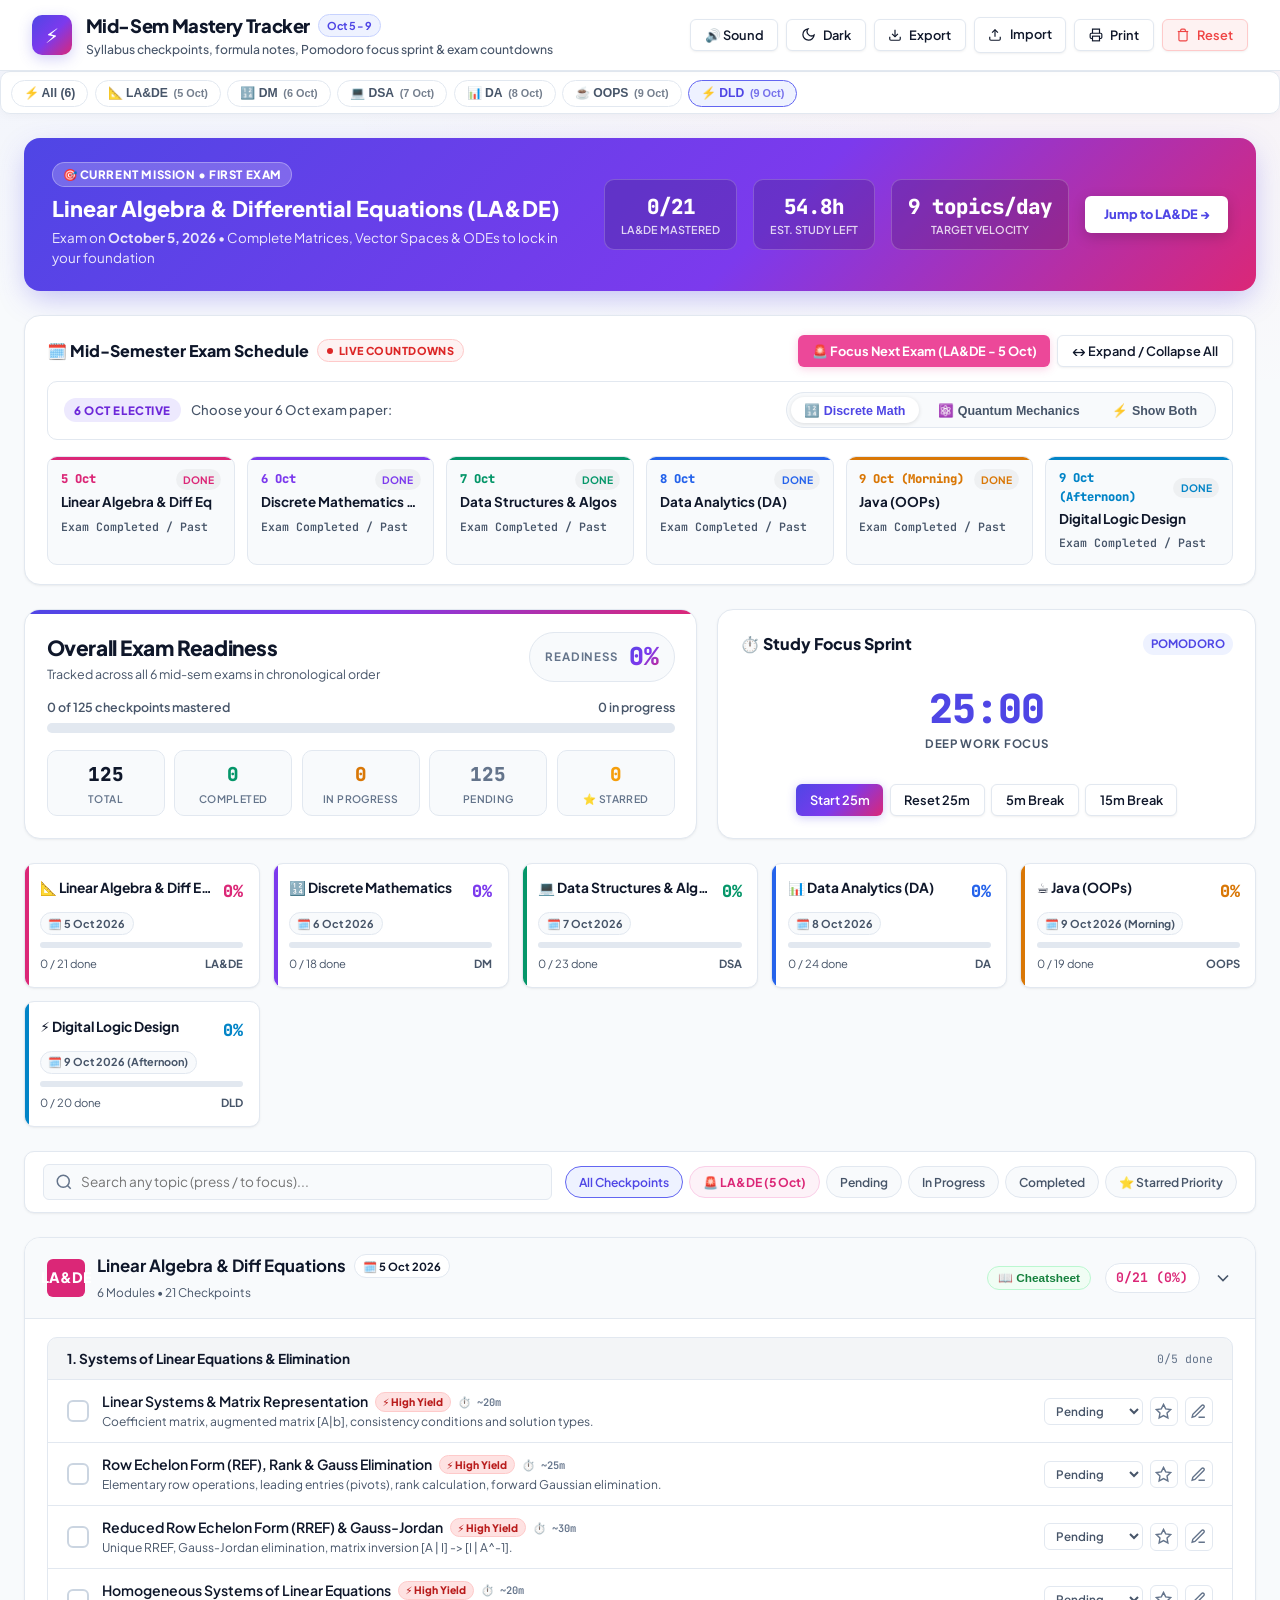
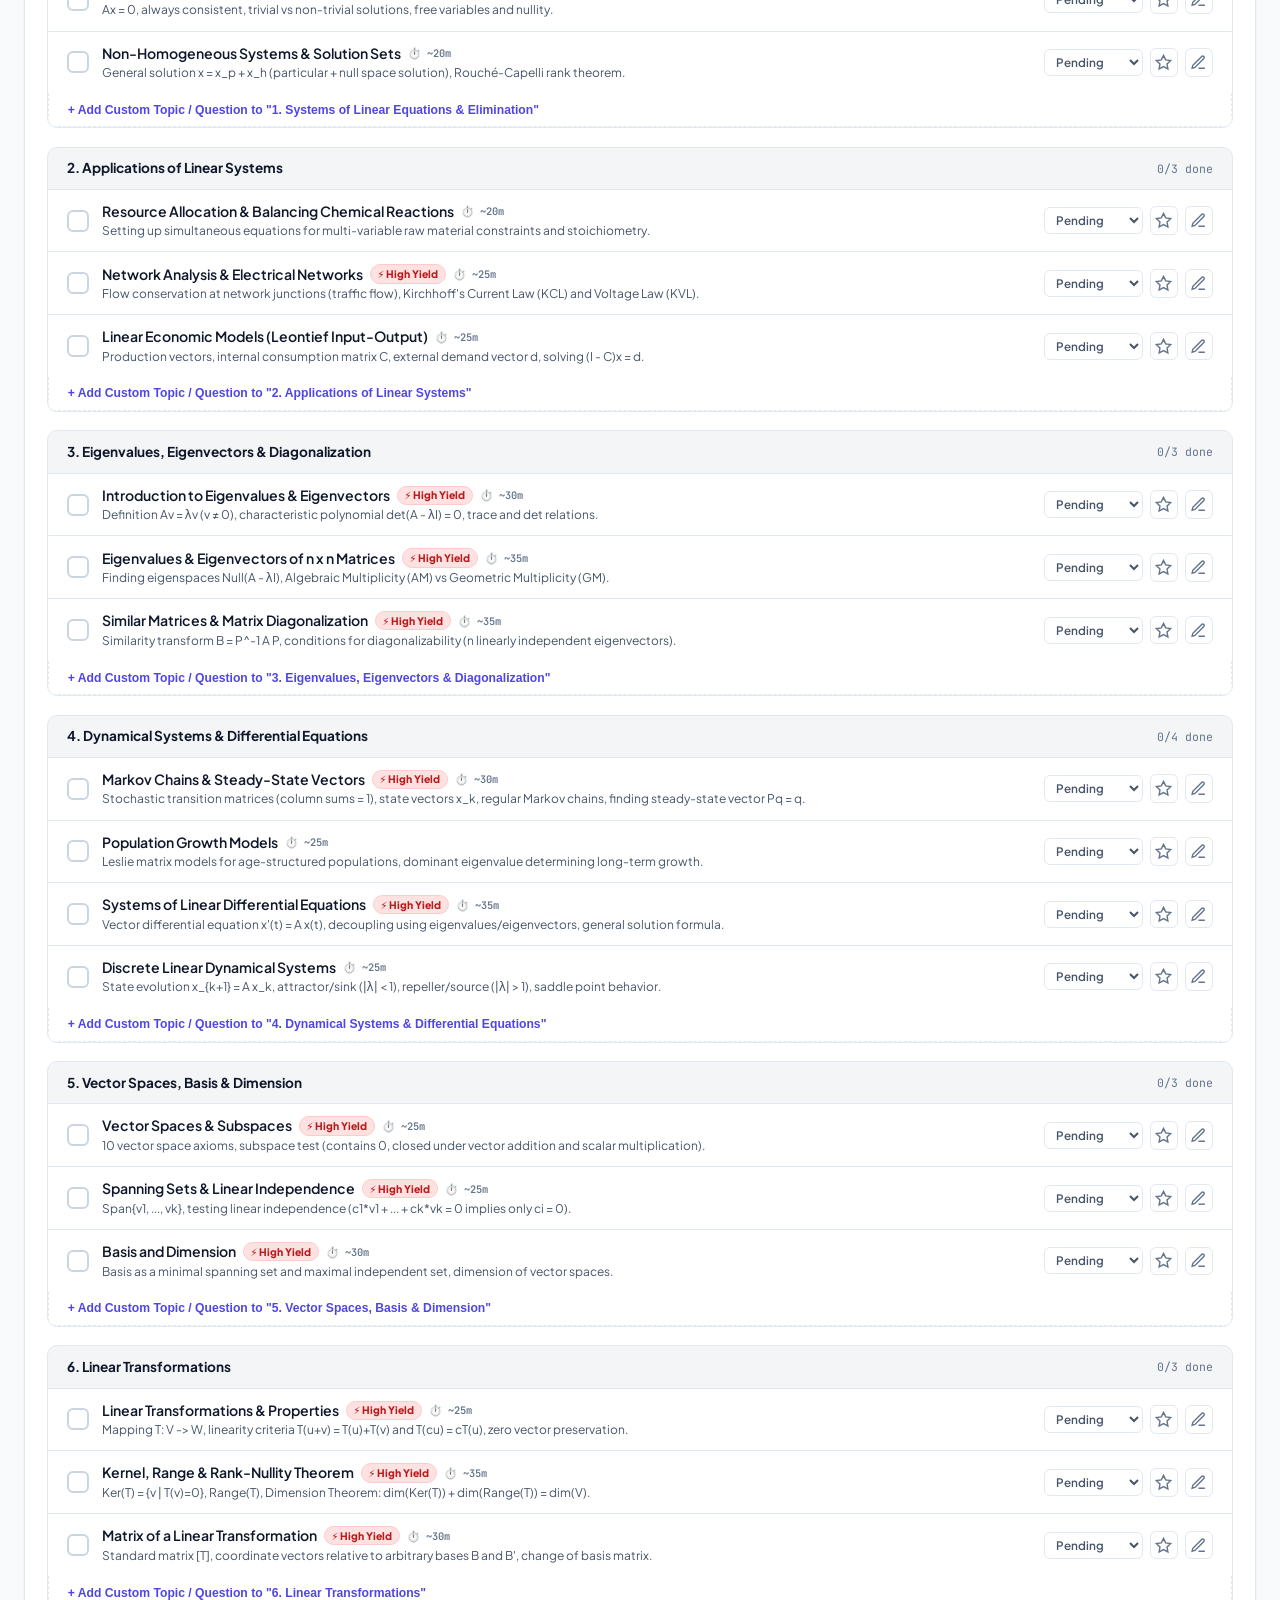
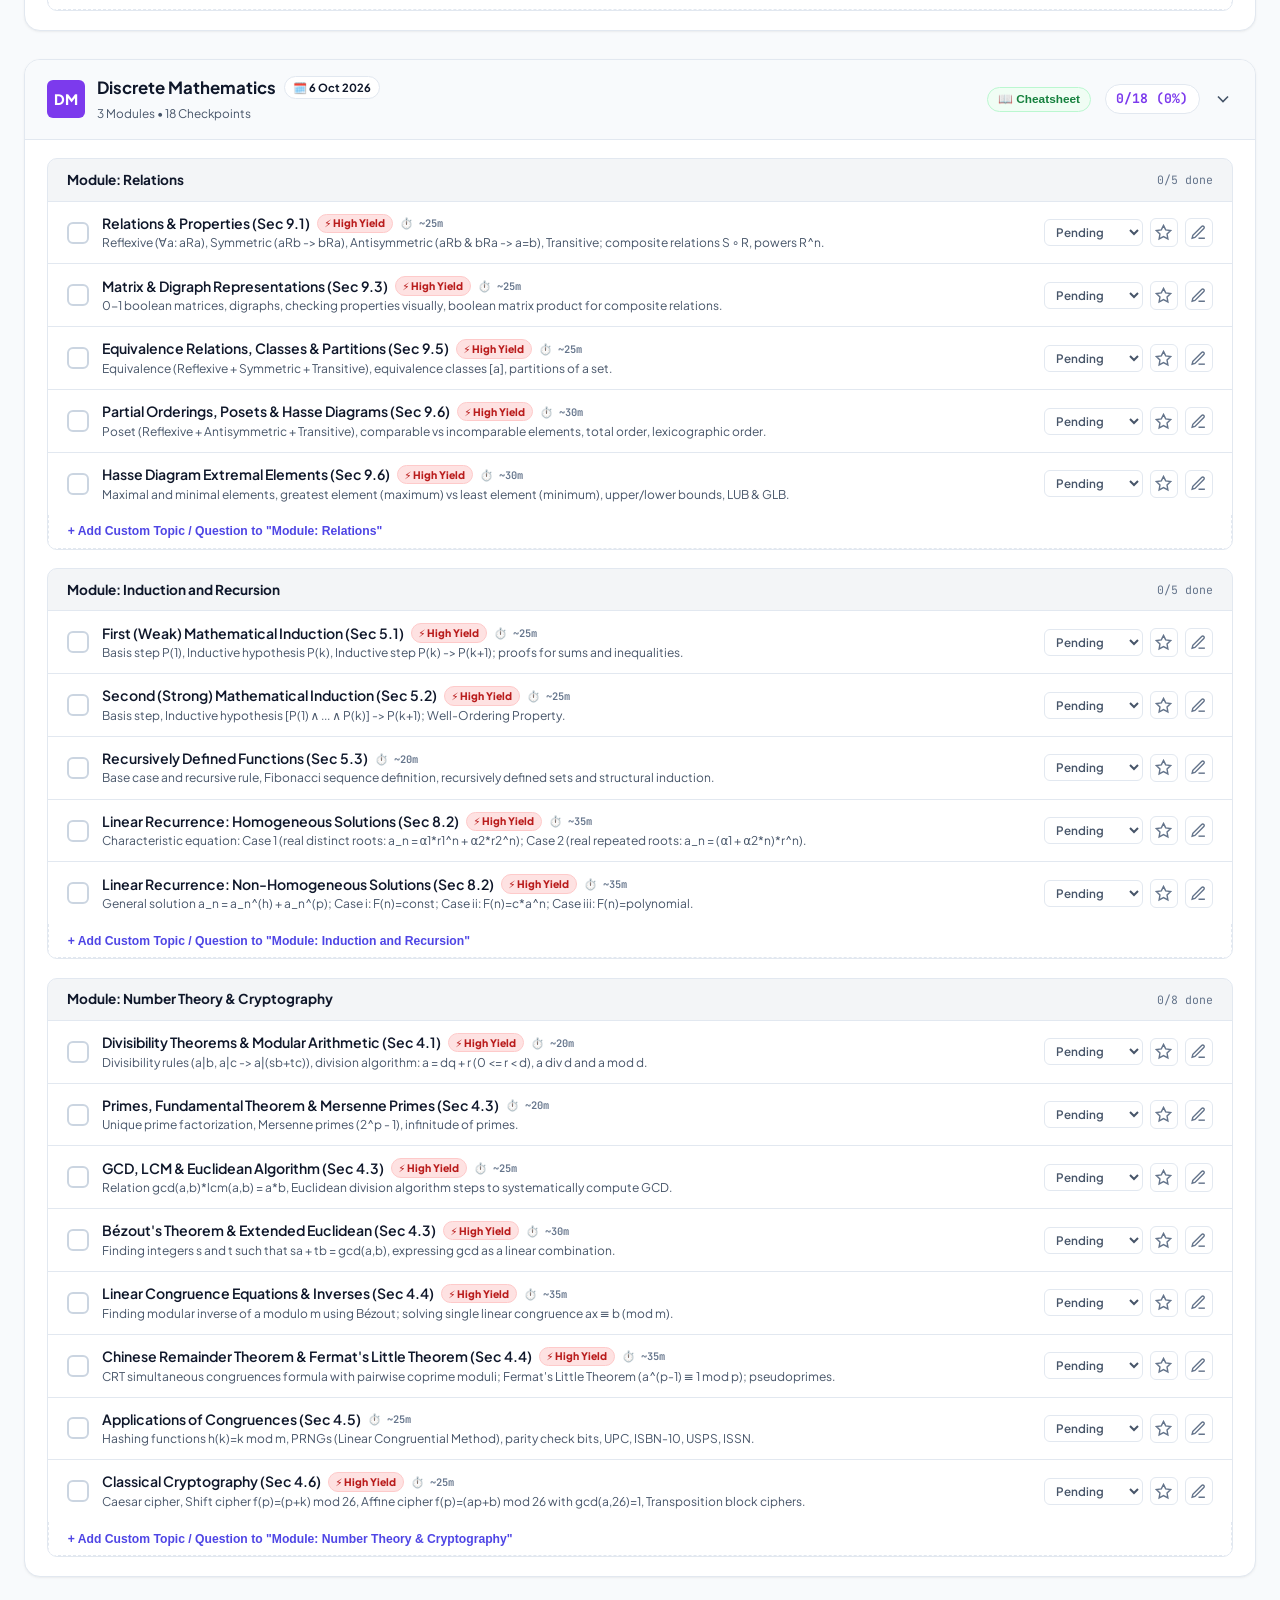
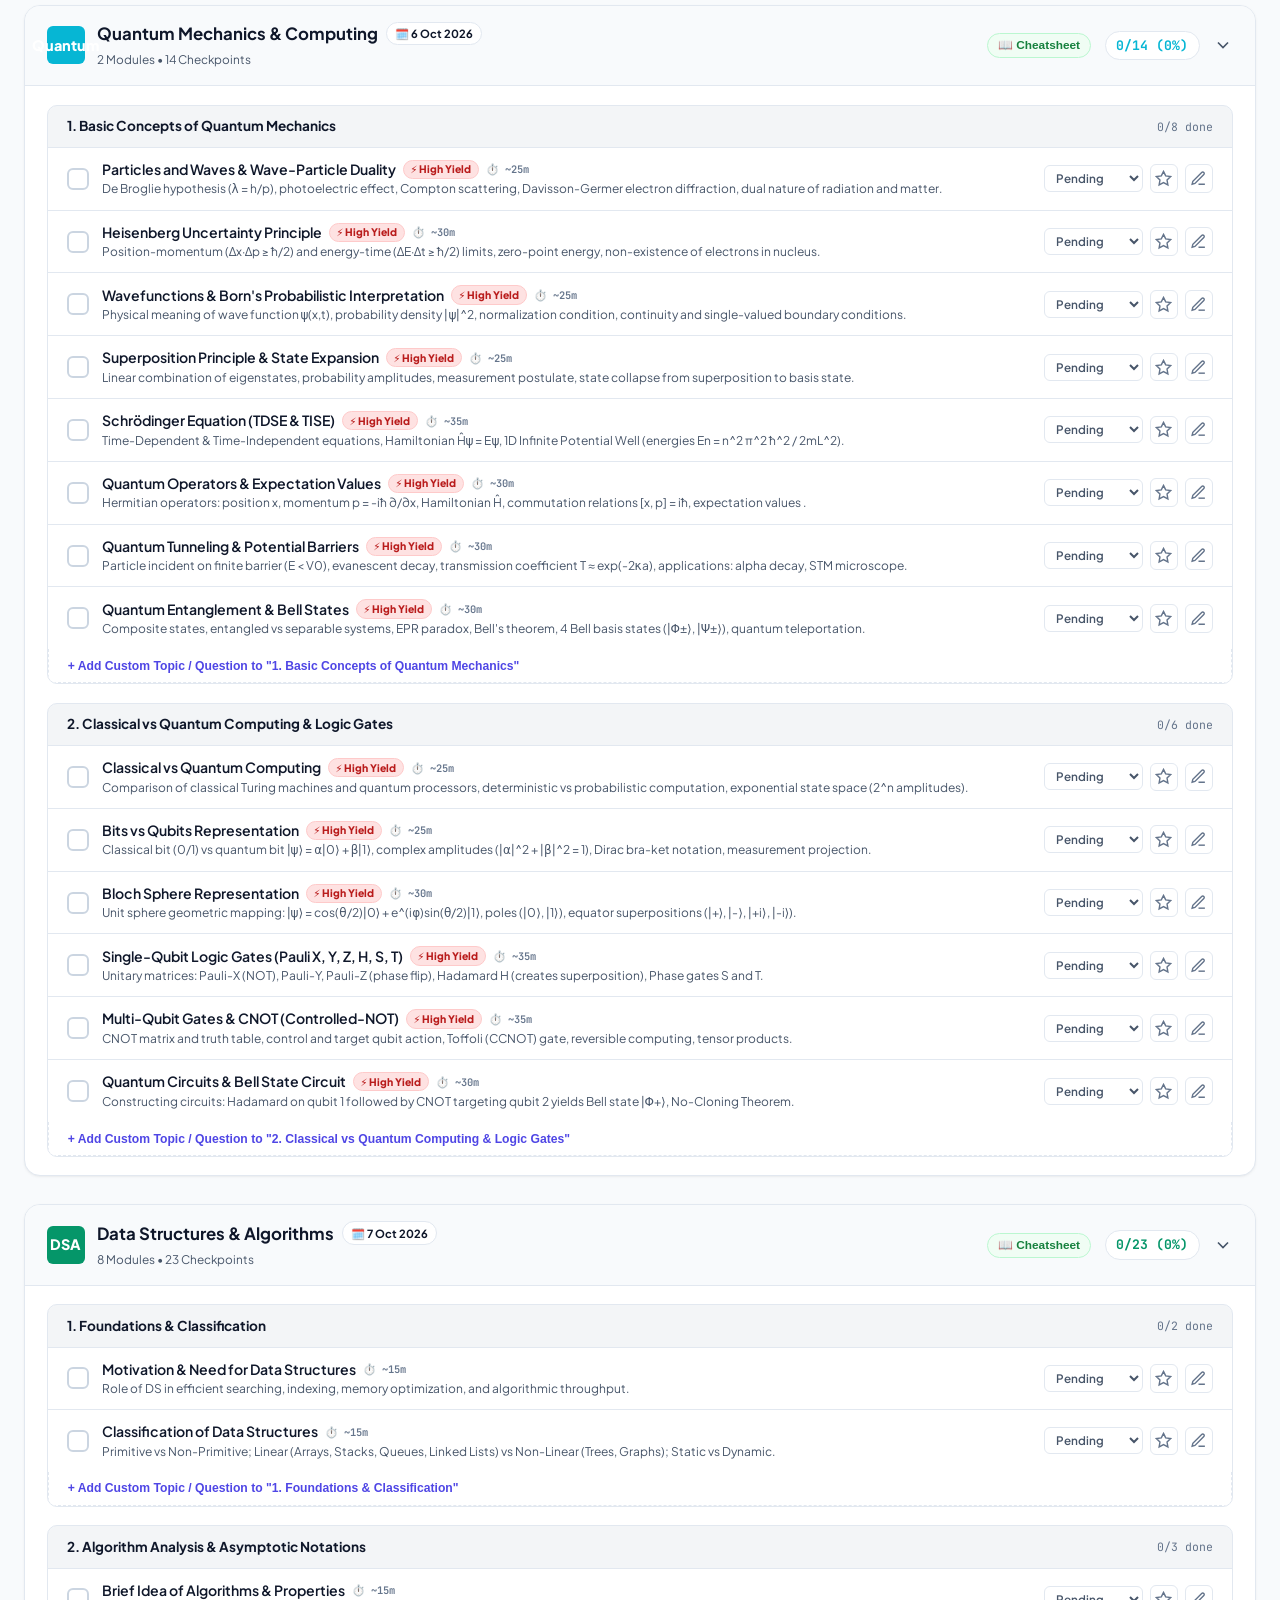
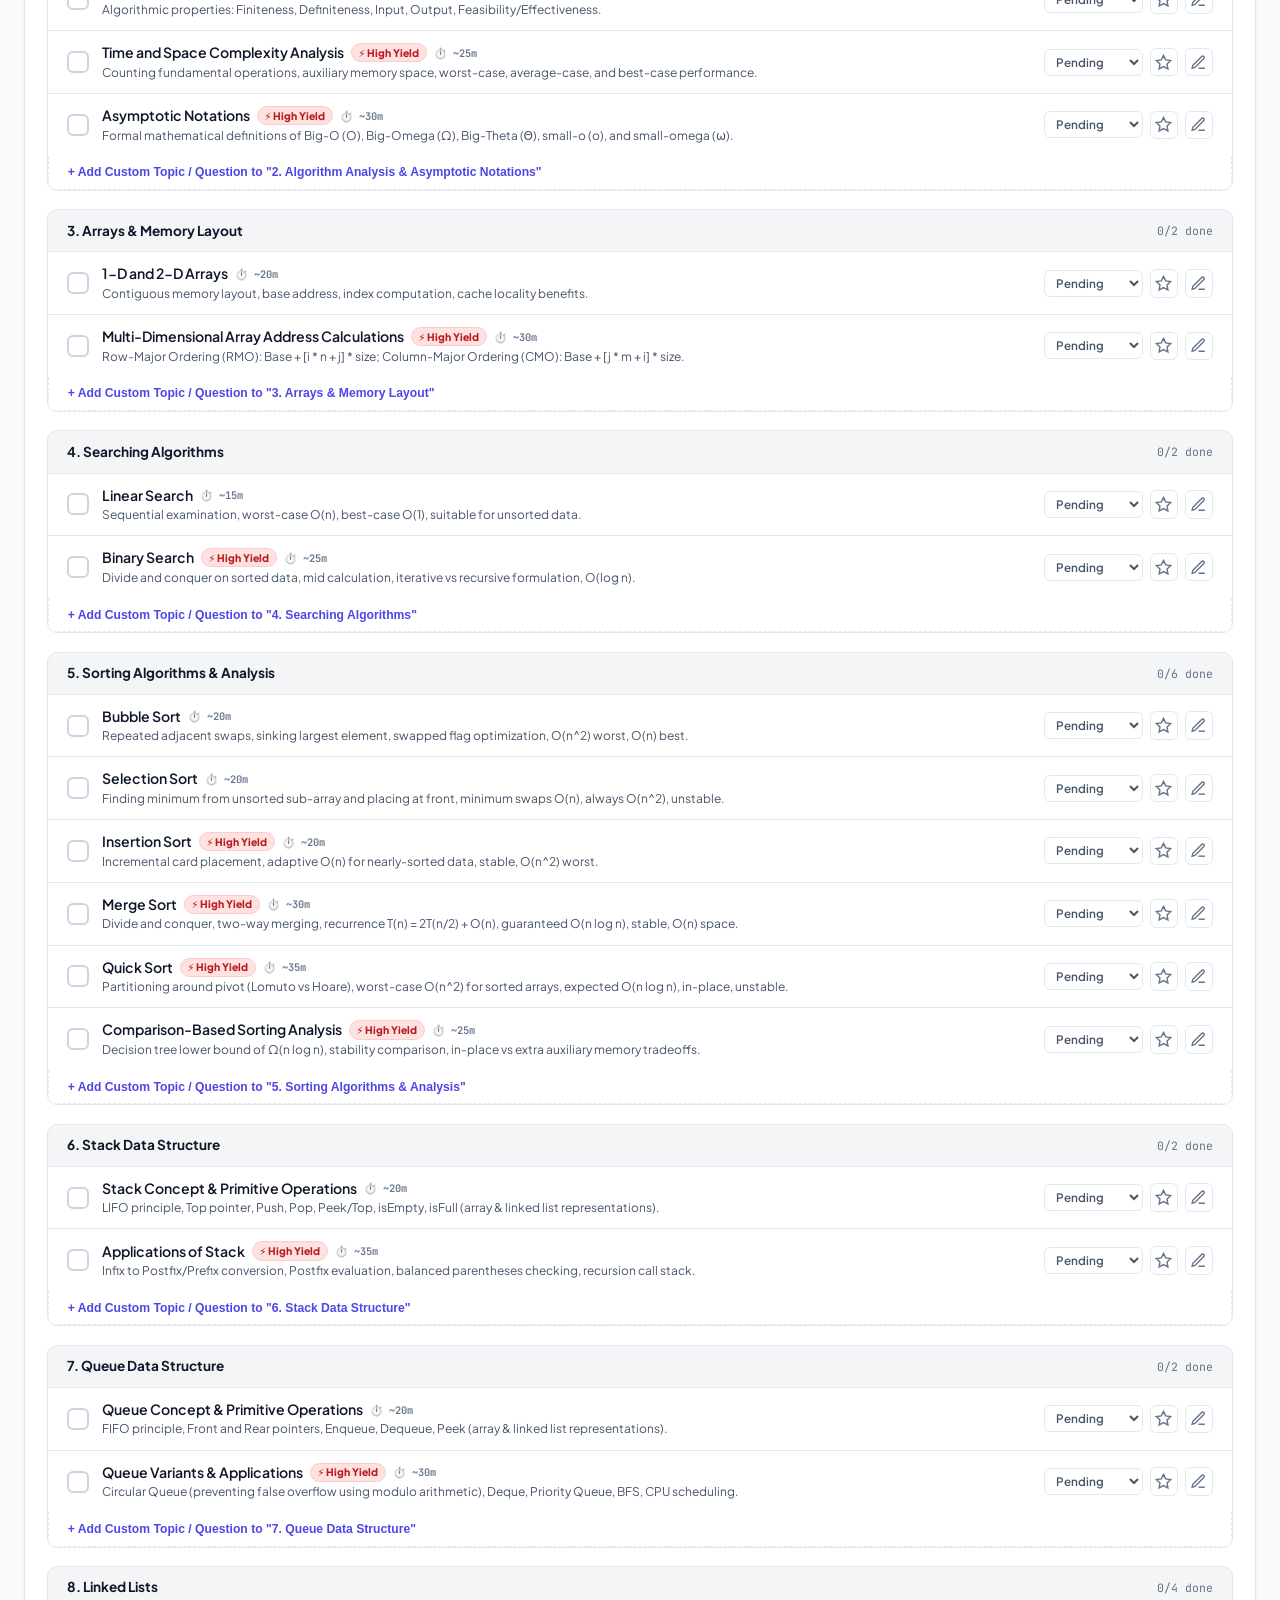
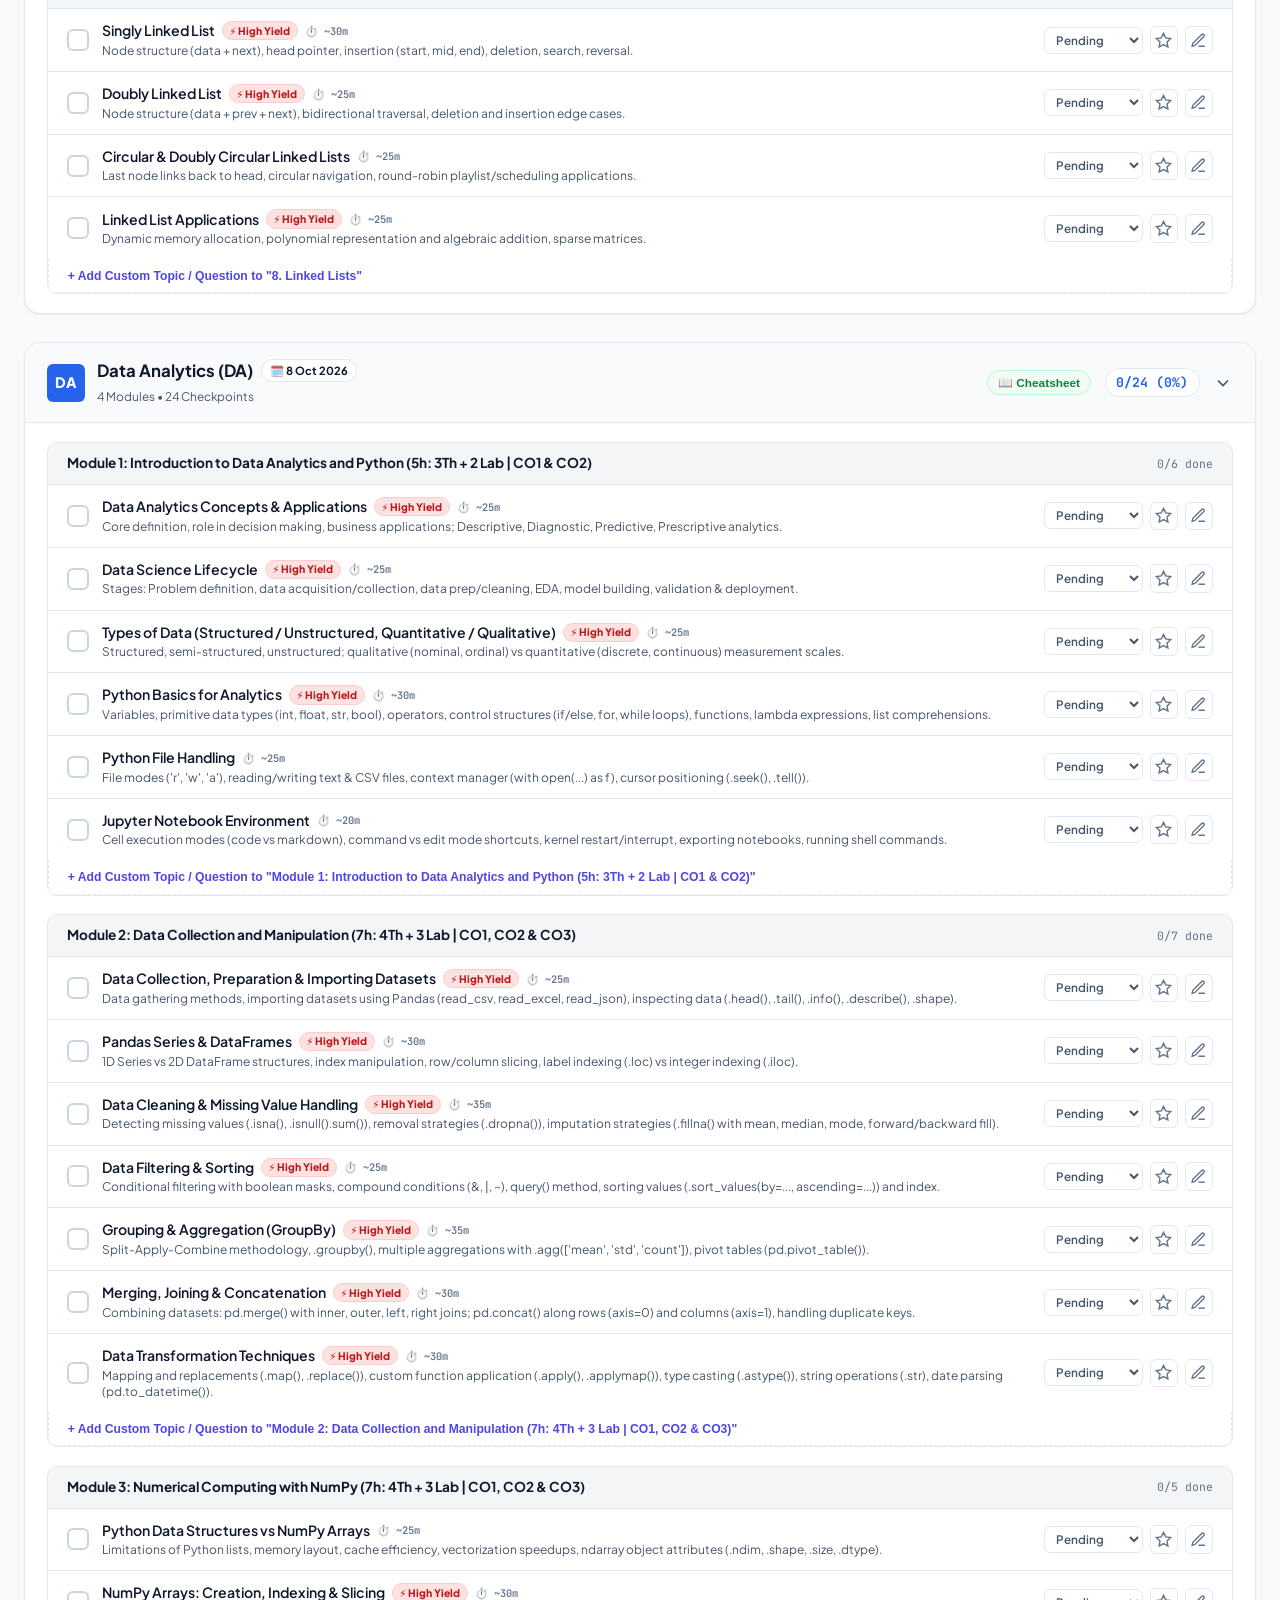
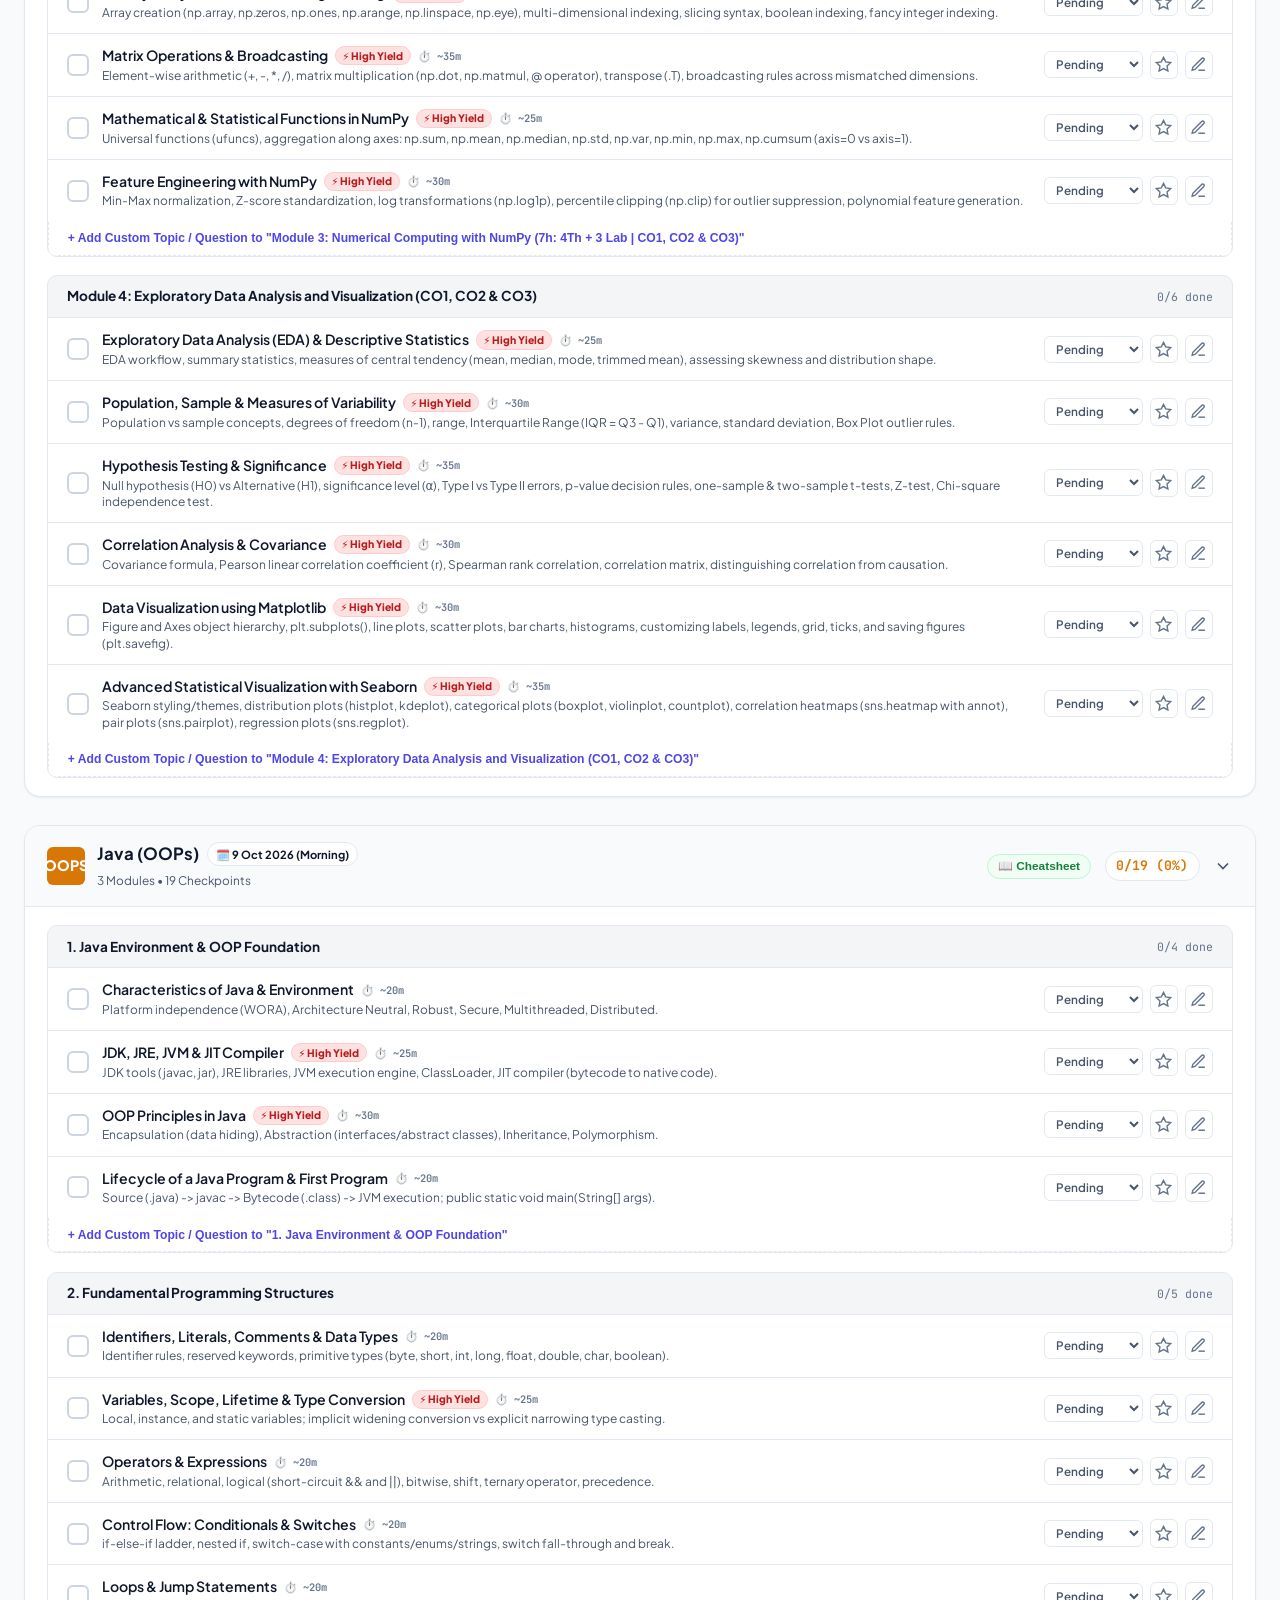
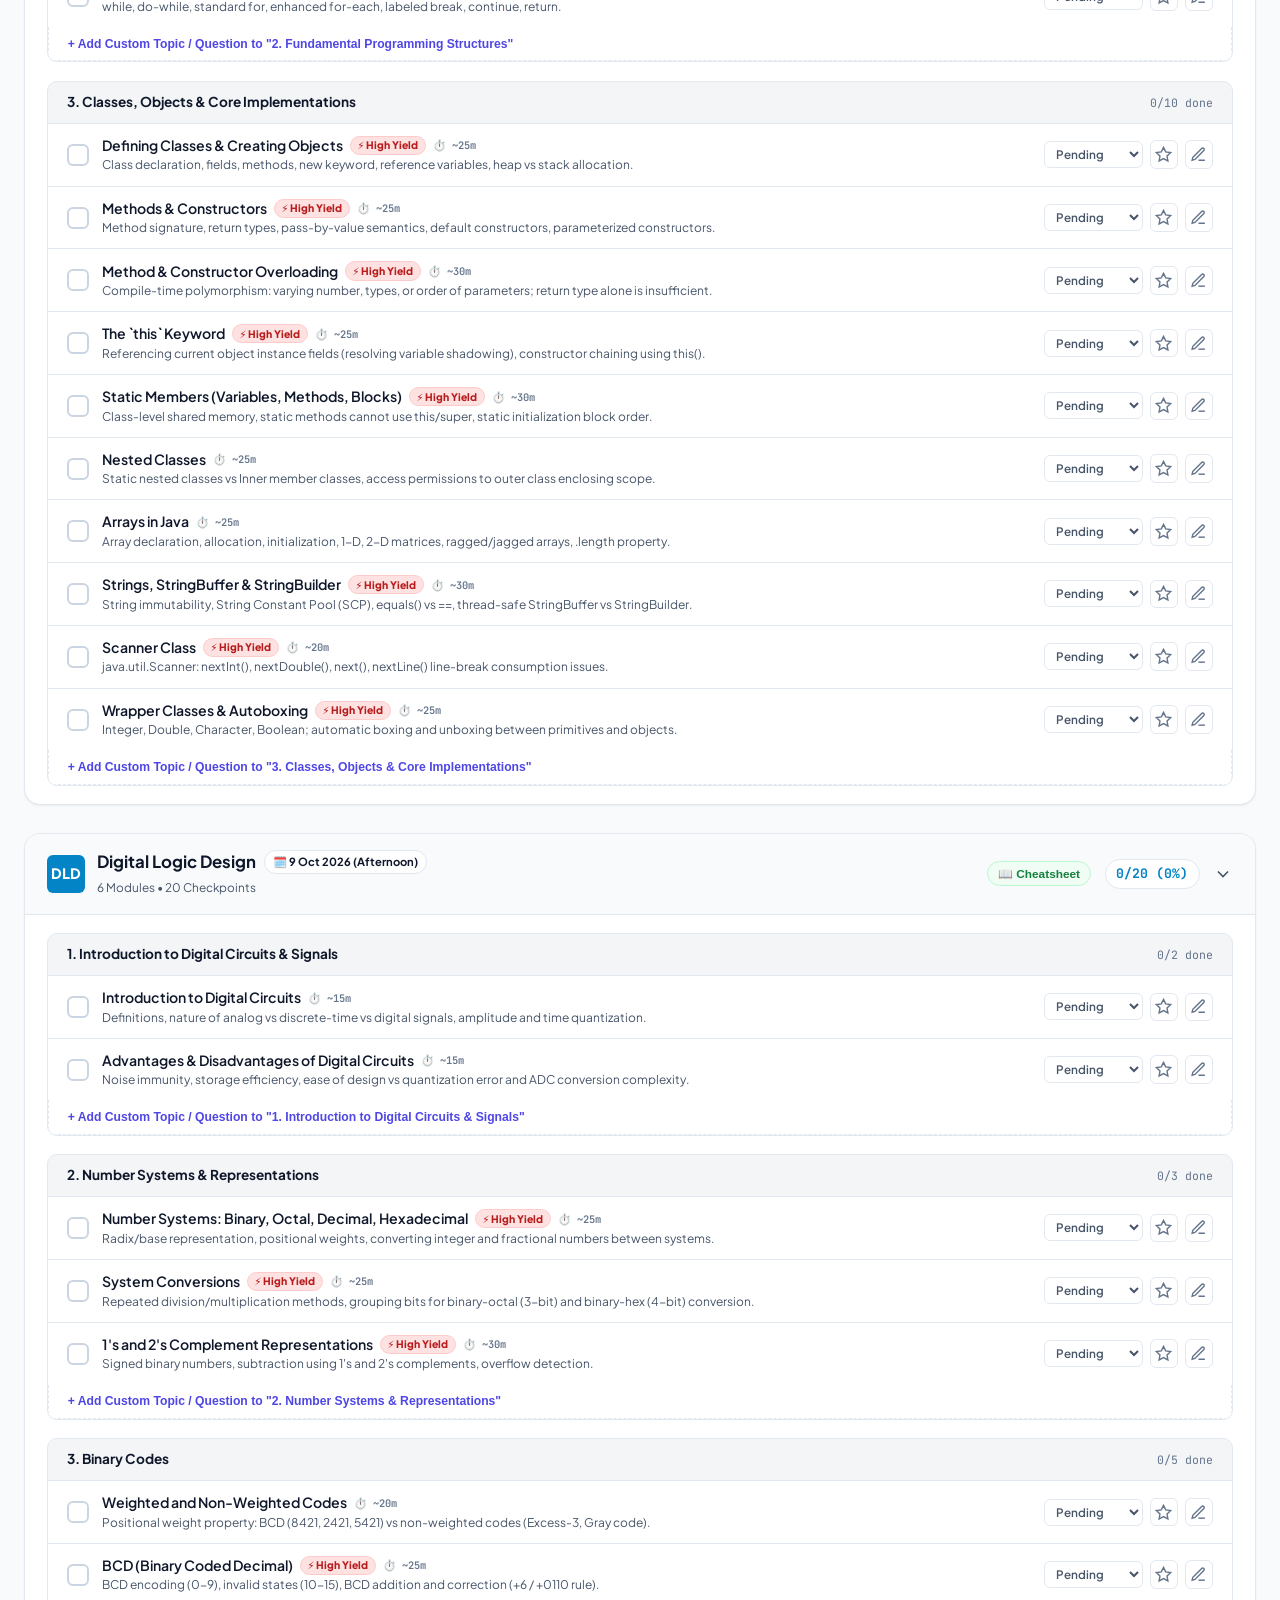
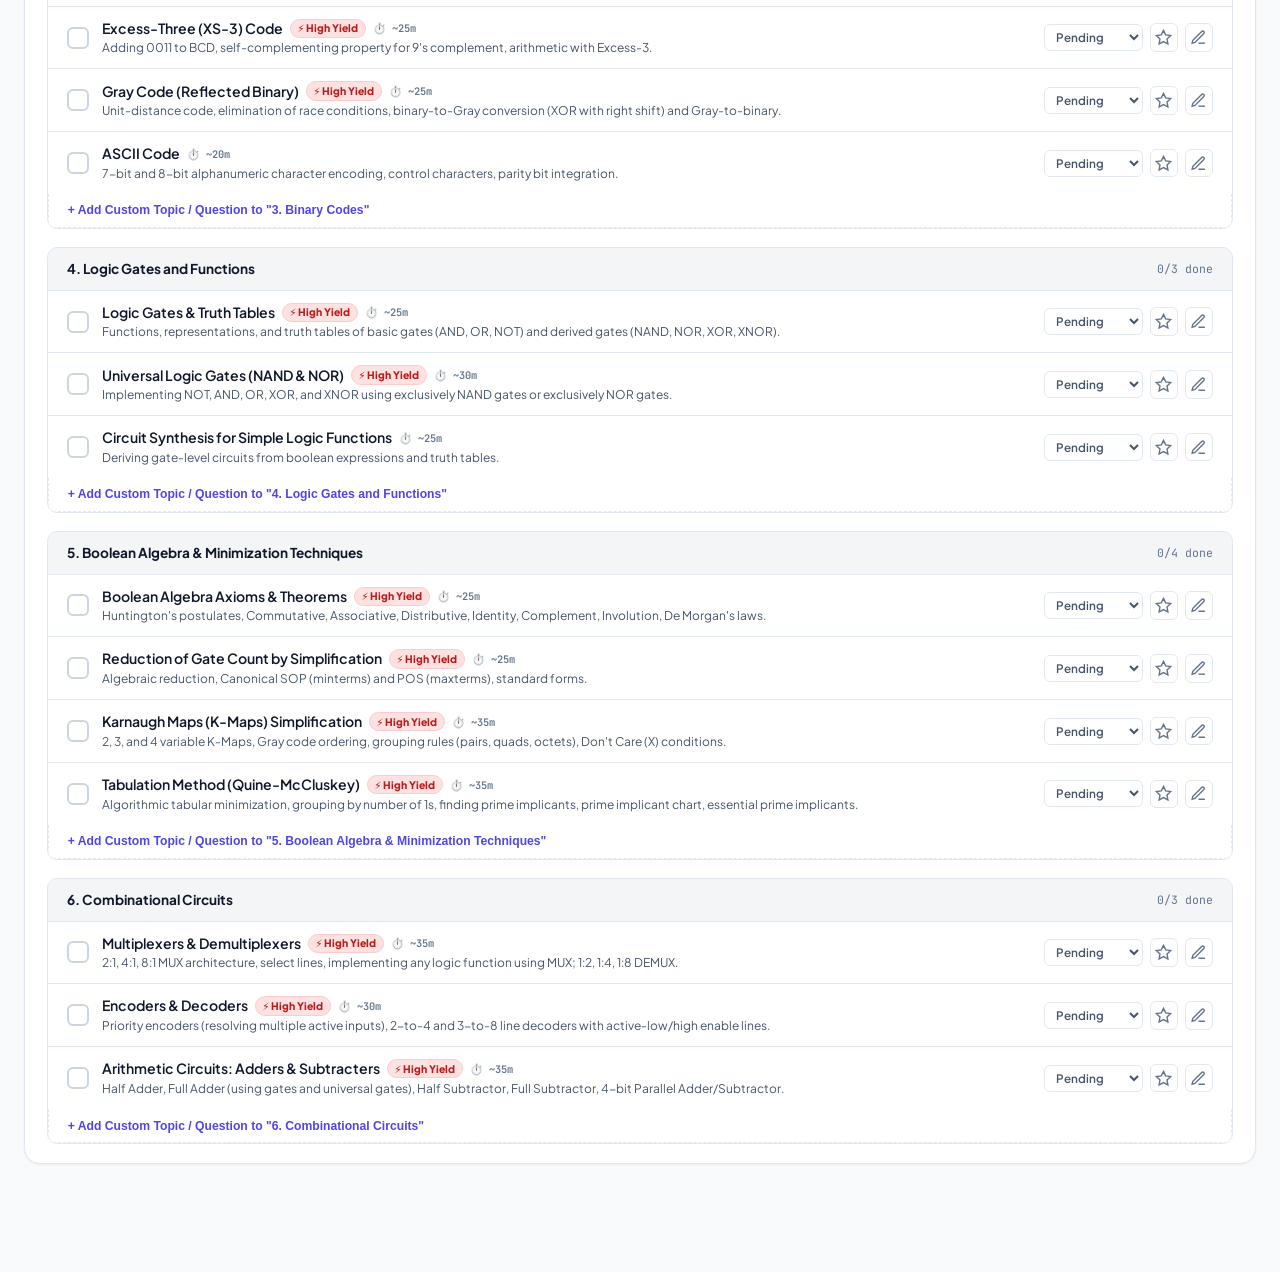
==== commit 4b1526a5: "commit" ====
--- a/index.html
+++ b/index.html
@@ -109,6 +109,25 @@
                 </div>
             </div>
 
+                        <!-- 6 Oct Elective Track Option Switcher -->
+            <div class="elective-selector-bar">
+                <div class="elective-prompt">
+                    <span class="elective-badge">6 OCT ELECTIVE</span>
+                    <span class="elective-desc">Choose your 6 Oct exam paper:</span>
+                </div>
+                <div class="elective-btn-group">
+                    <button class="elective-pill-btn active" id="electiveBtn-discrete" onclick="setElectiveTrack('discrete')">
+                        🔢 Discrete Math
+                    </button>
+                    <button class="elective-pill-btn" id="electiveBtn-quantum" onclick="setElectiveTrack('quantum')">
+                        ⚛️ Quantum Mechanics
+                    </button>
+                    <button class="elective-pill-btn" id="electiveBtn-both" onclick="setElectiveTrack('both')">
+                        ⚡ Show Both
+                    </button>
+                </div>
+            </div>
+
             <div class="timeline-cards-row" id="timelineCardsRow">
                 <!-- Rendered dynamically -->
             </div>
--- a/style.css
+++ b/style.css
@@ -1633,6 +1633,99 @@
 }
 
 /* Print Styles */
+
+/* 6 Oct Elective Track Option Switcher */
+.elective-selector-bar {
+    display: flex;
+    align-items: center;
+    justify-content: space-between;
+    gap: 1rem;
+    flex-wrap: wrap;
+    background: var(--bg-surface);
+    border: 1px solid var(--border-subtle);
+    border-radius: var(--radius-md);
+    padding: 0.65rem 1rem;
+    margin-bottom: 1rem;
+    box-shadow: var(--shadow-sm);
+    transition: all var(--transition-fast);
+}
+
+.elective-prompt {
+    display: flex;
+    align-items: center;
+    gap: 0.65rem;
+    flex-wrap: wrap;
+}
+
+.elective-badge {
+    background: #ede9fe;
+    color: #6d28d9;
+    font-weight: 800;
+    font-size: 0.72rem;
+    letter-spacing: 0.05em;
+    padding: 0.2rem 0.6rem;
+    border-radius: var(--radius-full);
+}
+
+[data-theme="dark"] .elective-badge {
+    background: rgba(109, 40, 217, 0.25);
+    color: #c4b5fd;
+    border: 1px solid rgba(196, 181, 253, 0.2);
+}
+
+.elective-desc {
+    color: var(--text-secondary);
+    font-size: 0.82rem;
+    font-weight: 500;
+}
+
+.elective-btn-group {
+    display: inline-flex;
+    align-items: center;
+    gap: 0.35rem;
+    background: var(--bg-subtle);
+    padding: 0.25rem;
+    border-radius: var(--radius-full);
+    border: 1px solid var(--border-subtle);
+}
+
+.elective-pill-btn {
+    border: none;
+    background: transparent;
+    color: var(--text-secondary);
+    font-size: 0.78rem;
+    font-weight: 600;
+    padding: 0.35rem 0.85rem;
+    border-radius: var(--radius-full);
+    cursor: pointer;
+    transition: all var(--transition-fast);
+    display: inline-flex;
+    align-items: center;
+    gap: 0.35rem;
+}
+
+.elective-pill-btn:hover {
+    color: var(--text-main);
+    background: rgba(0, 0, 0, 0.04);
+}
+
+[data-theme="dark"] .elective-pill-btn:hover {
+    background: rgba(255, 255, 255, 0.06);
+}
+
+.elective-pill-btn.active {
+    background: #ffffff;
+    color: #4f46e5;
+    font-weight: 700;
+    box-shadow: 0 1px 4px rgba(0, 0, 0, 0.12);
+}
+
+[data-theme="dark"] .elective-pill-btn.active {
+    background: #1e293b;
+    color: #a5b4fc;
+    box-shadow: 0 1px 4px rgba(0, 0, 0, 0.4);
+}
+
 @media print {
     header, .sticky-sub-nav, .header-toolbar, .filter-controls-bar, .timer-card, .timeline-cards-row, .icon-action-btn, .status-picker, .add-custom-topic-btn, .toast-notice {
         display: none !important;
